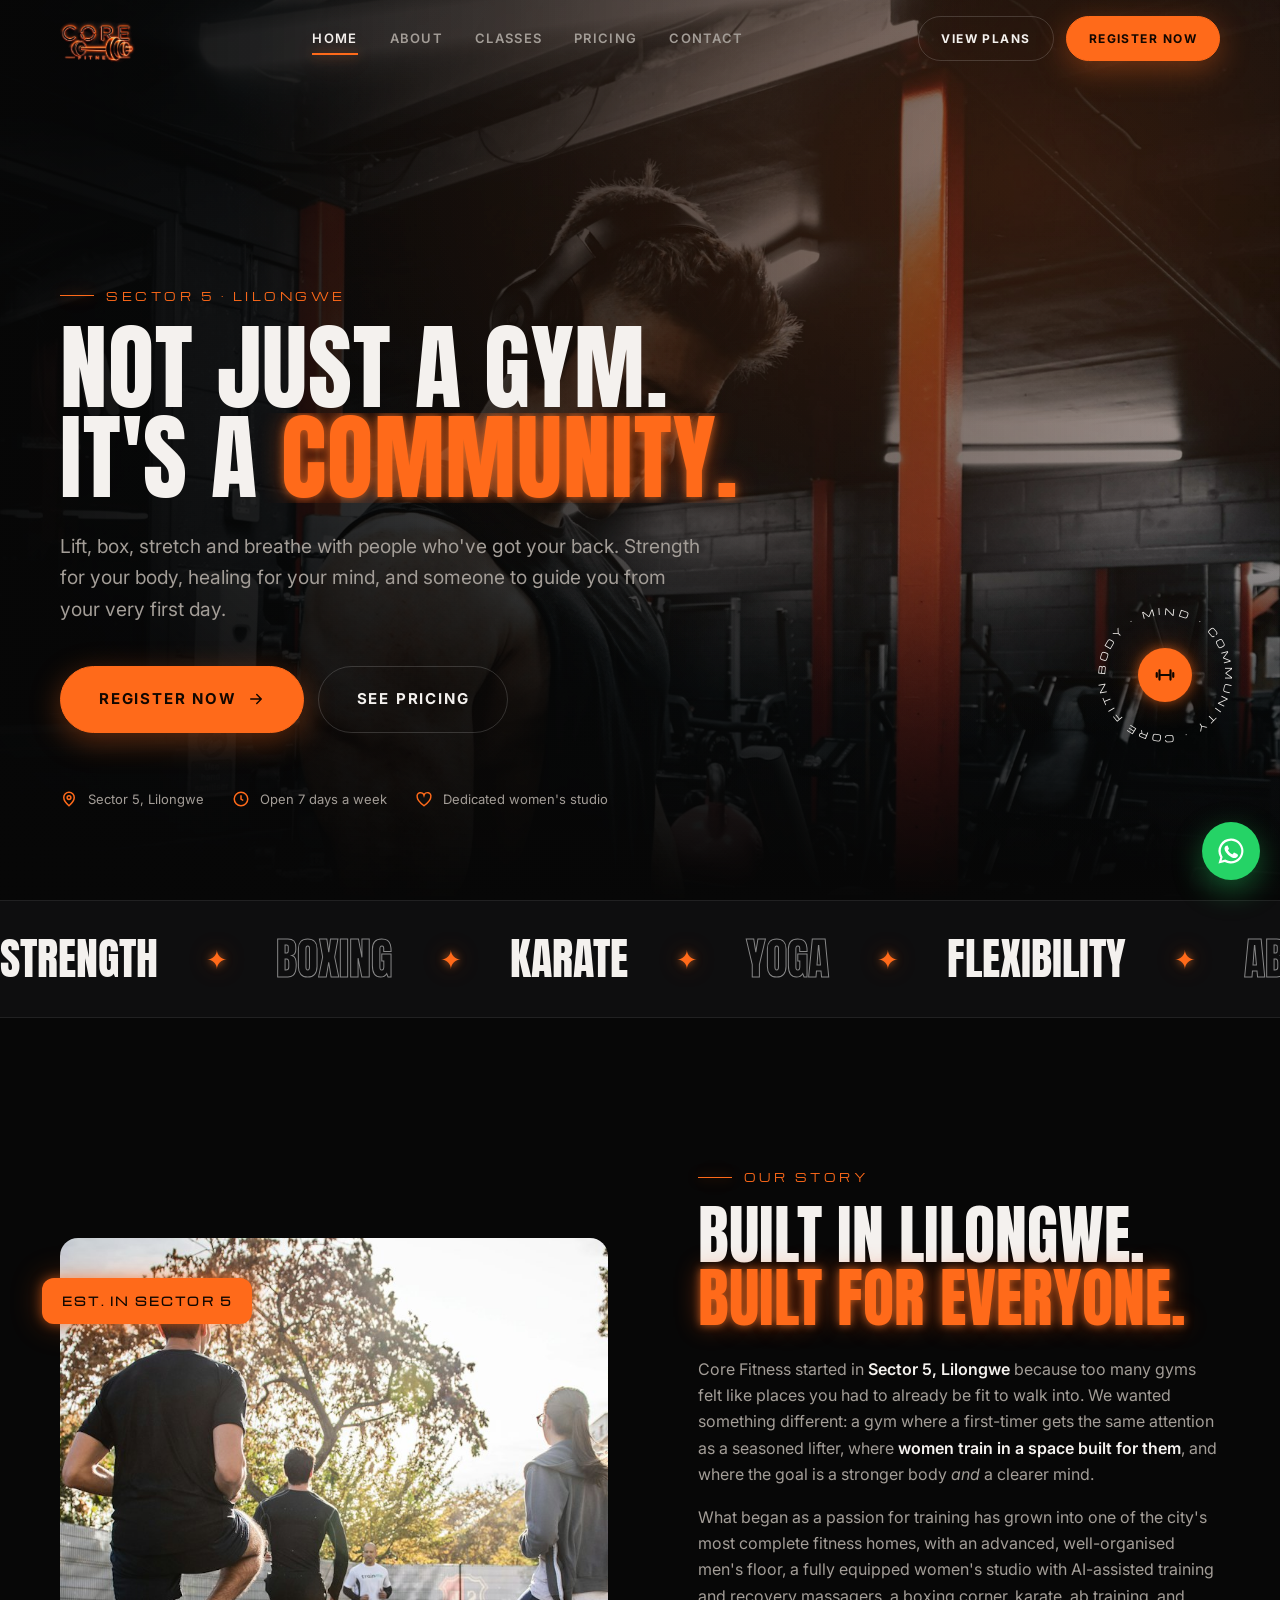
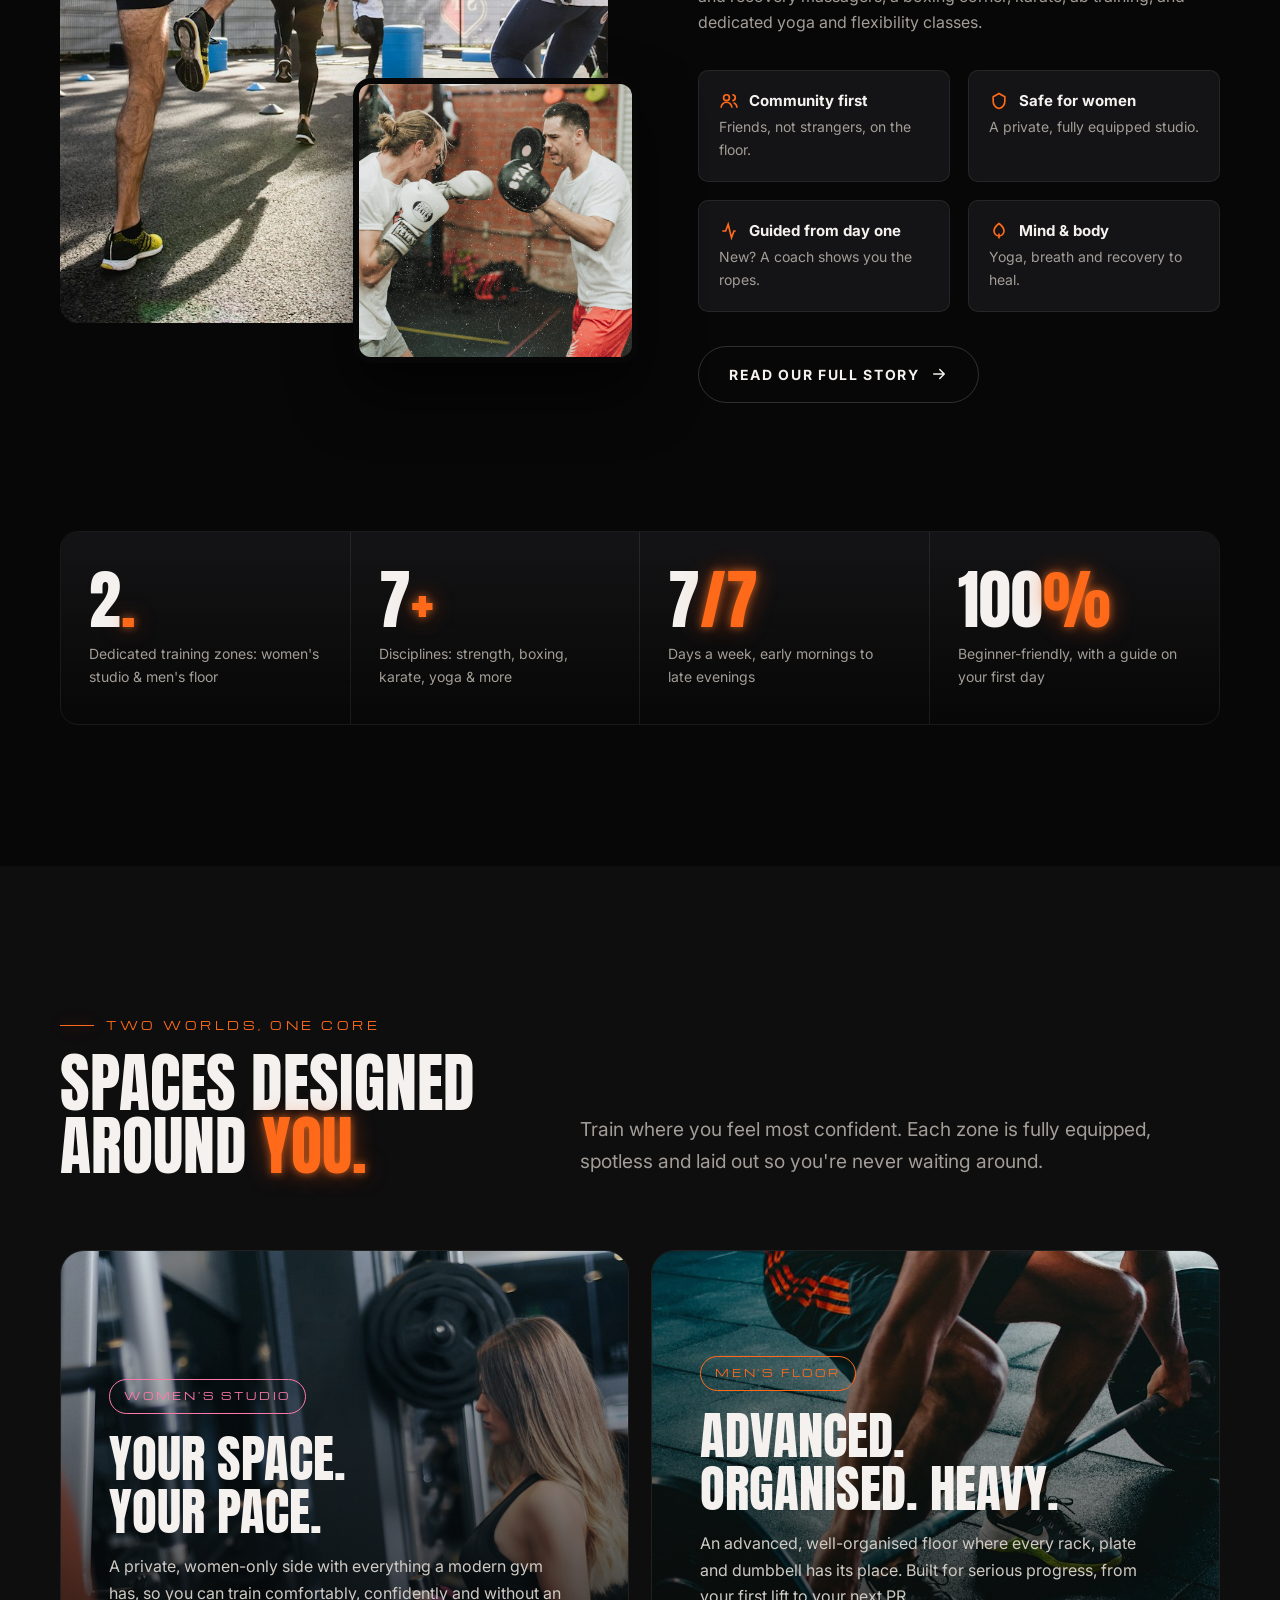
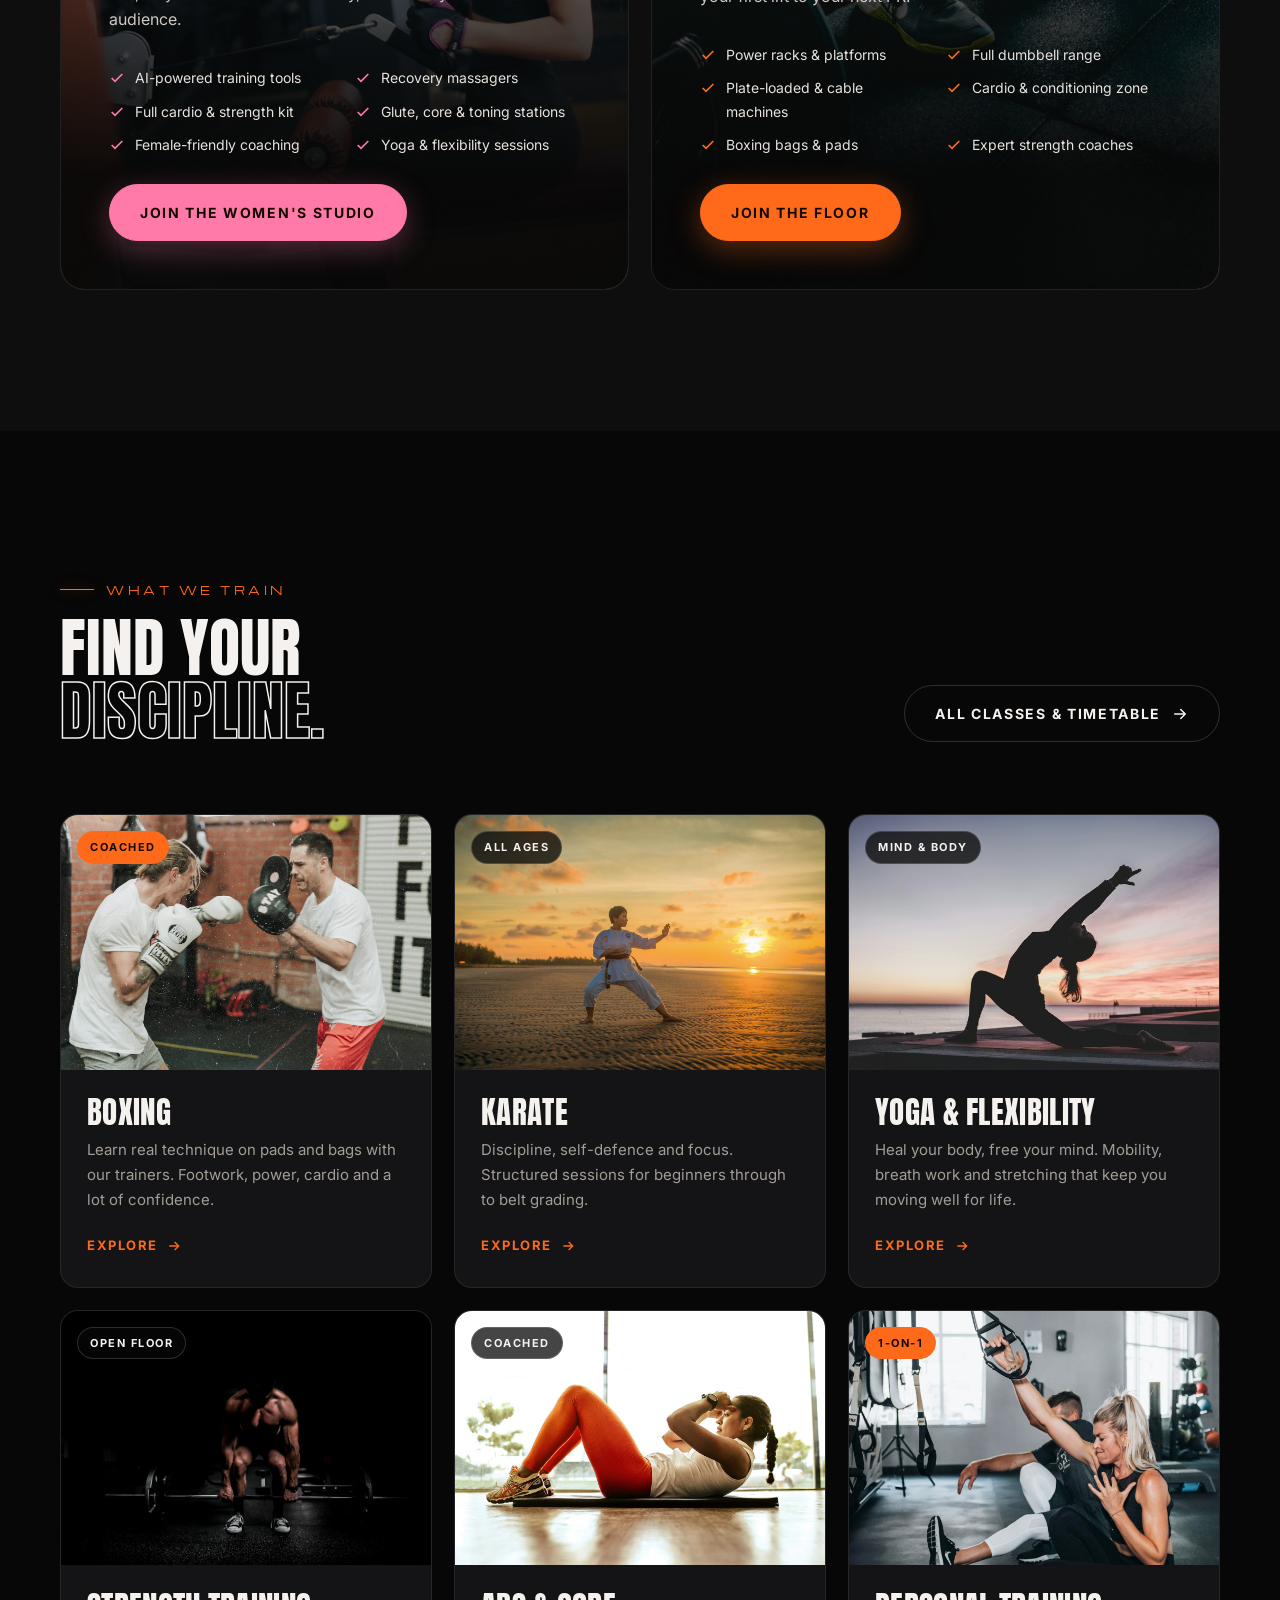
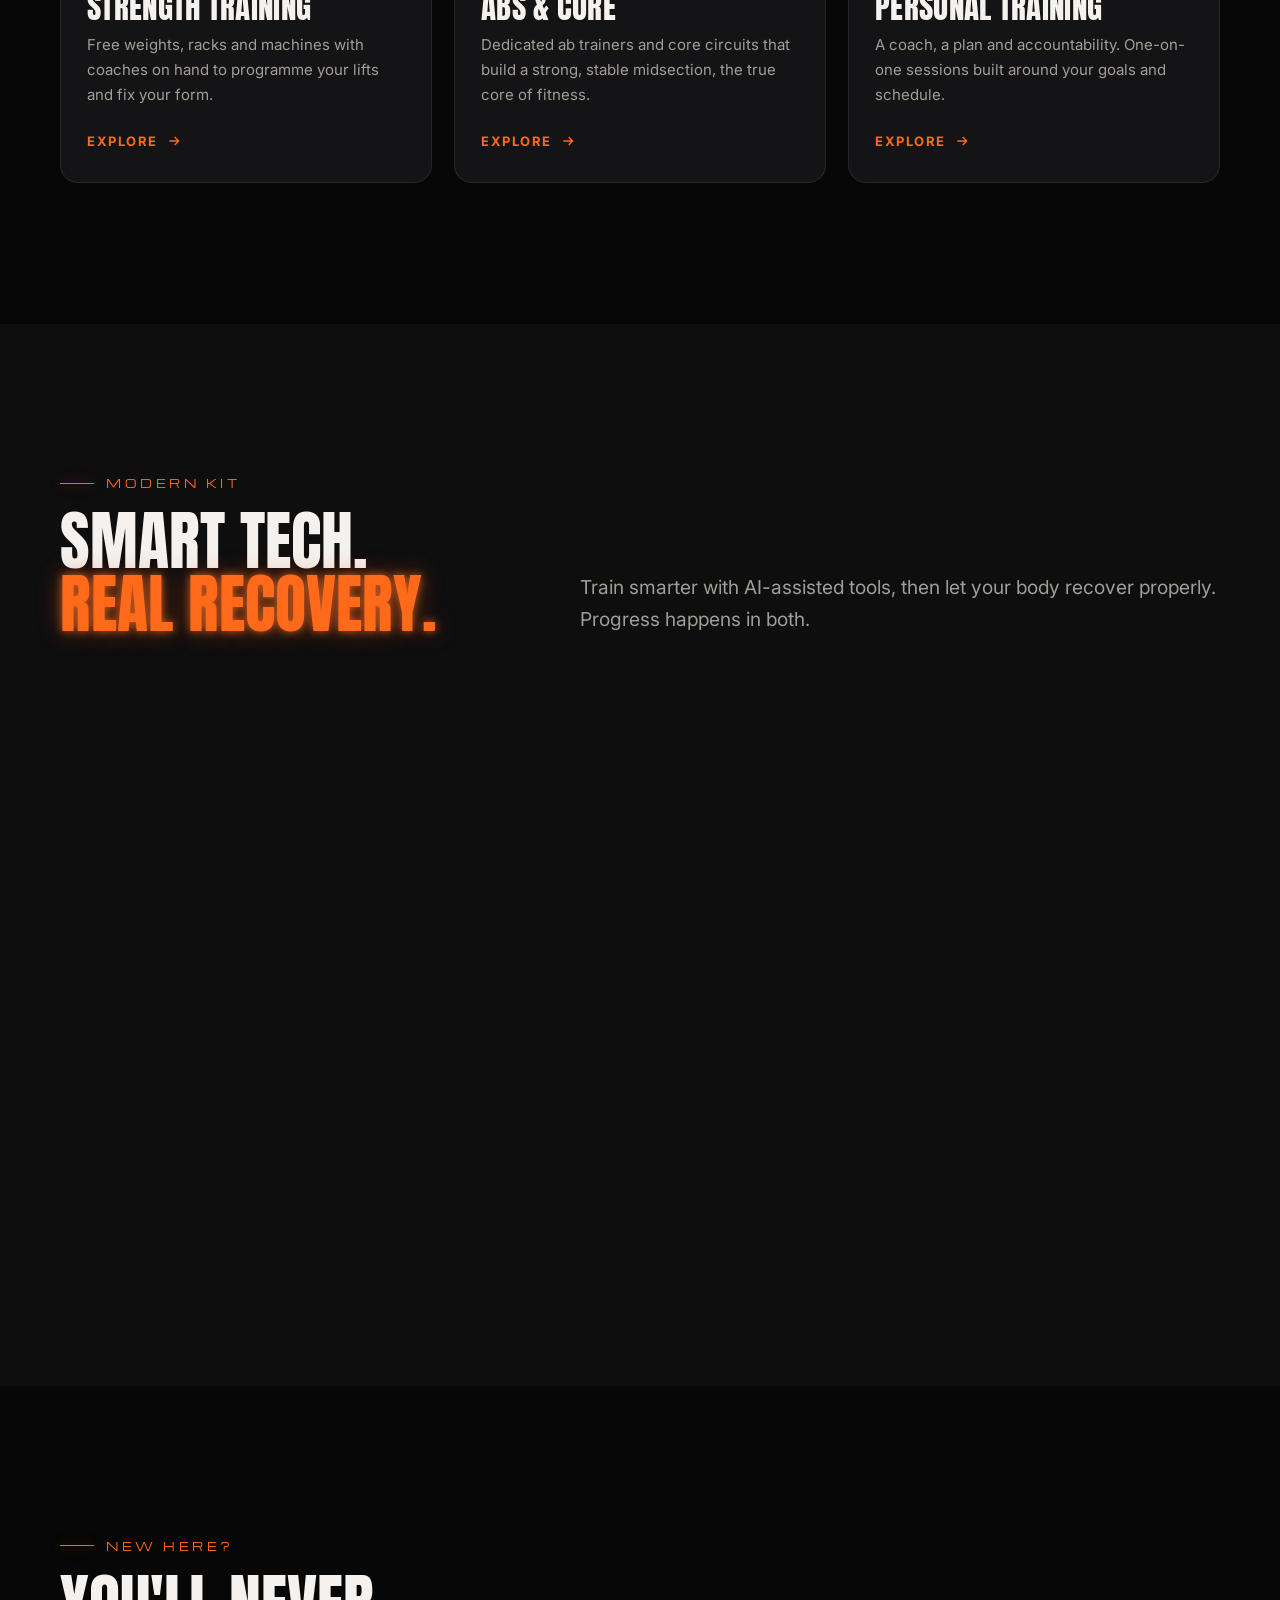
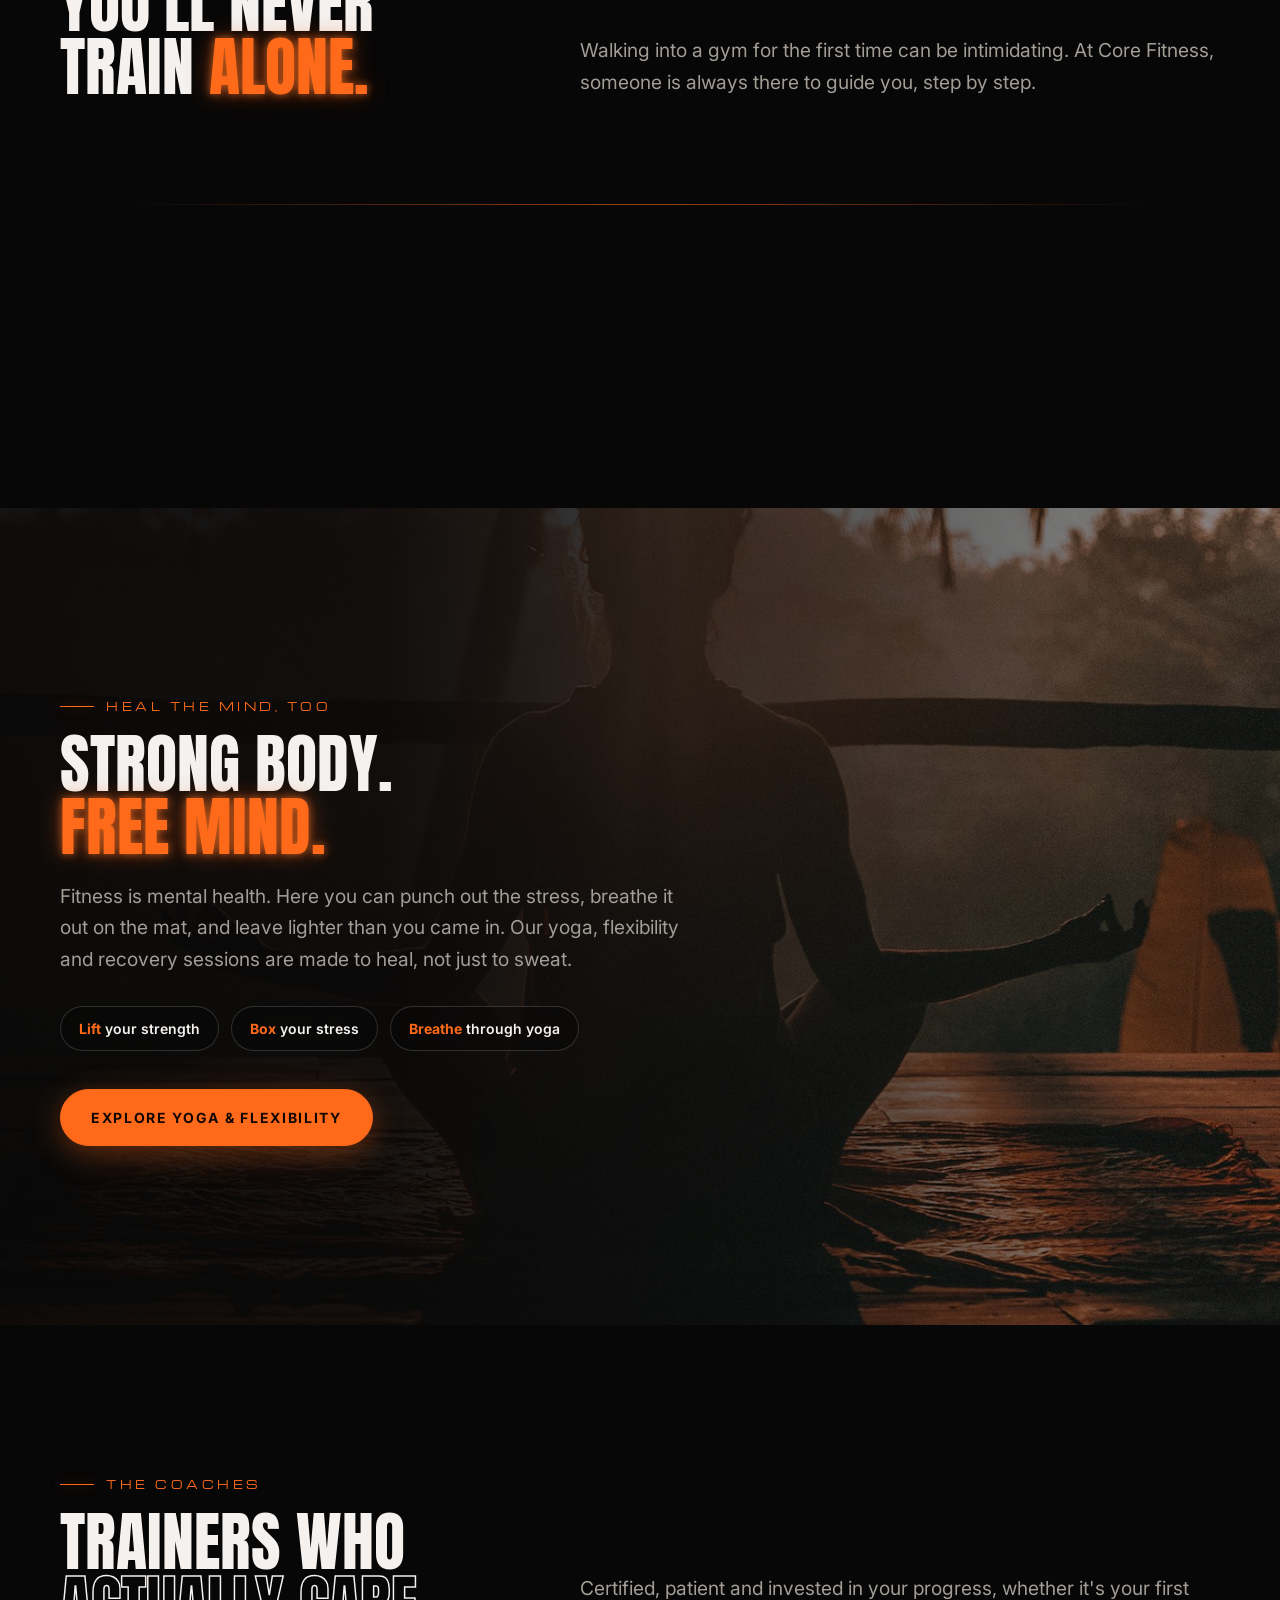
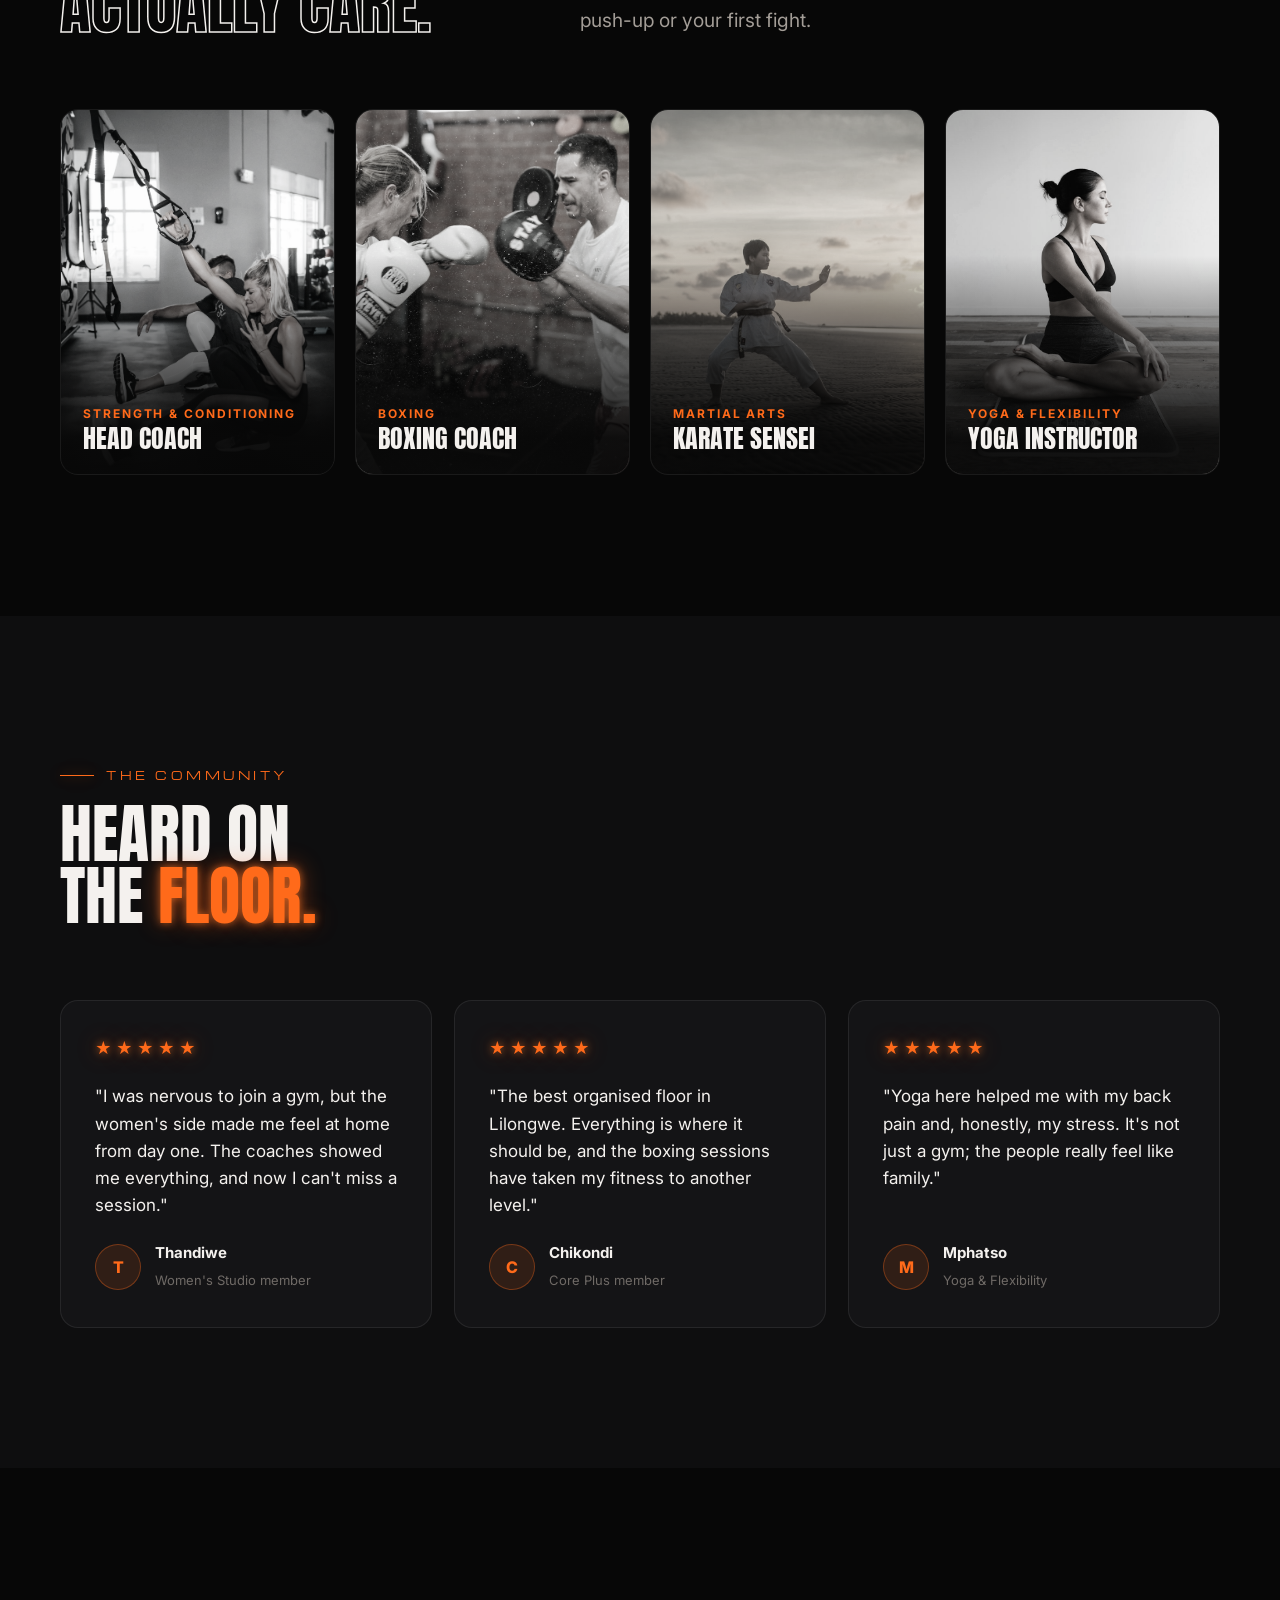
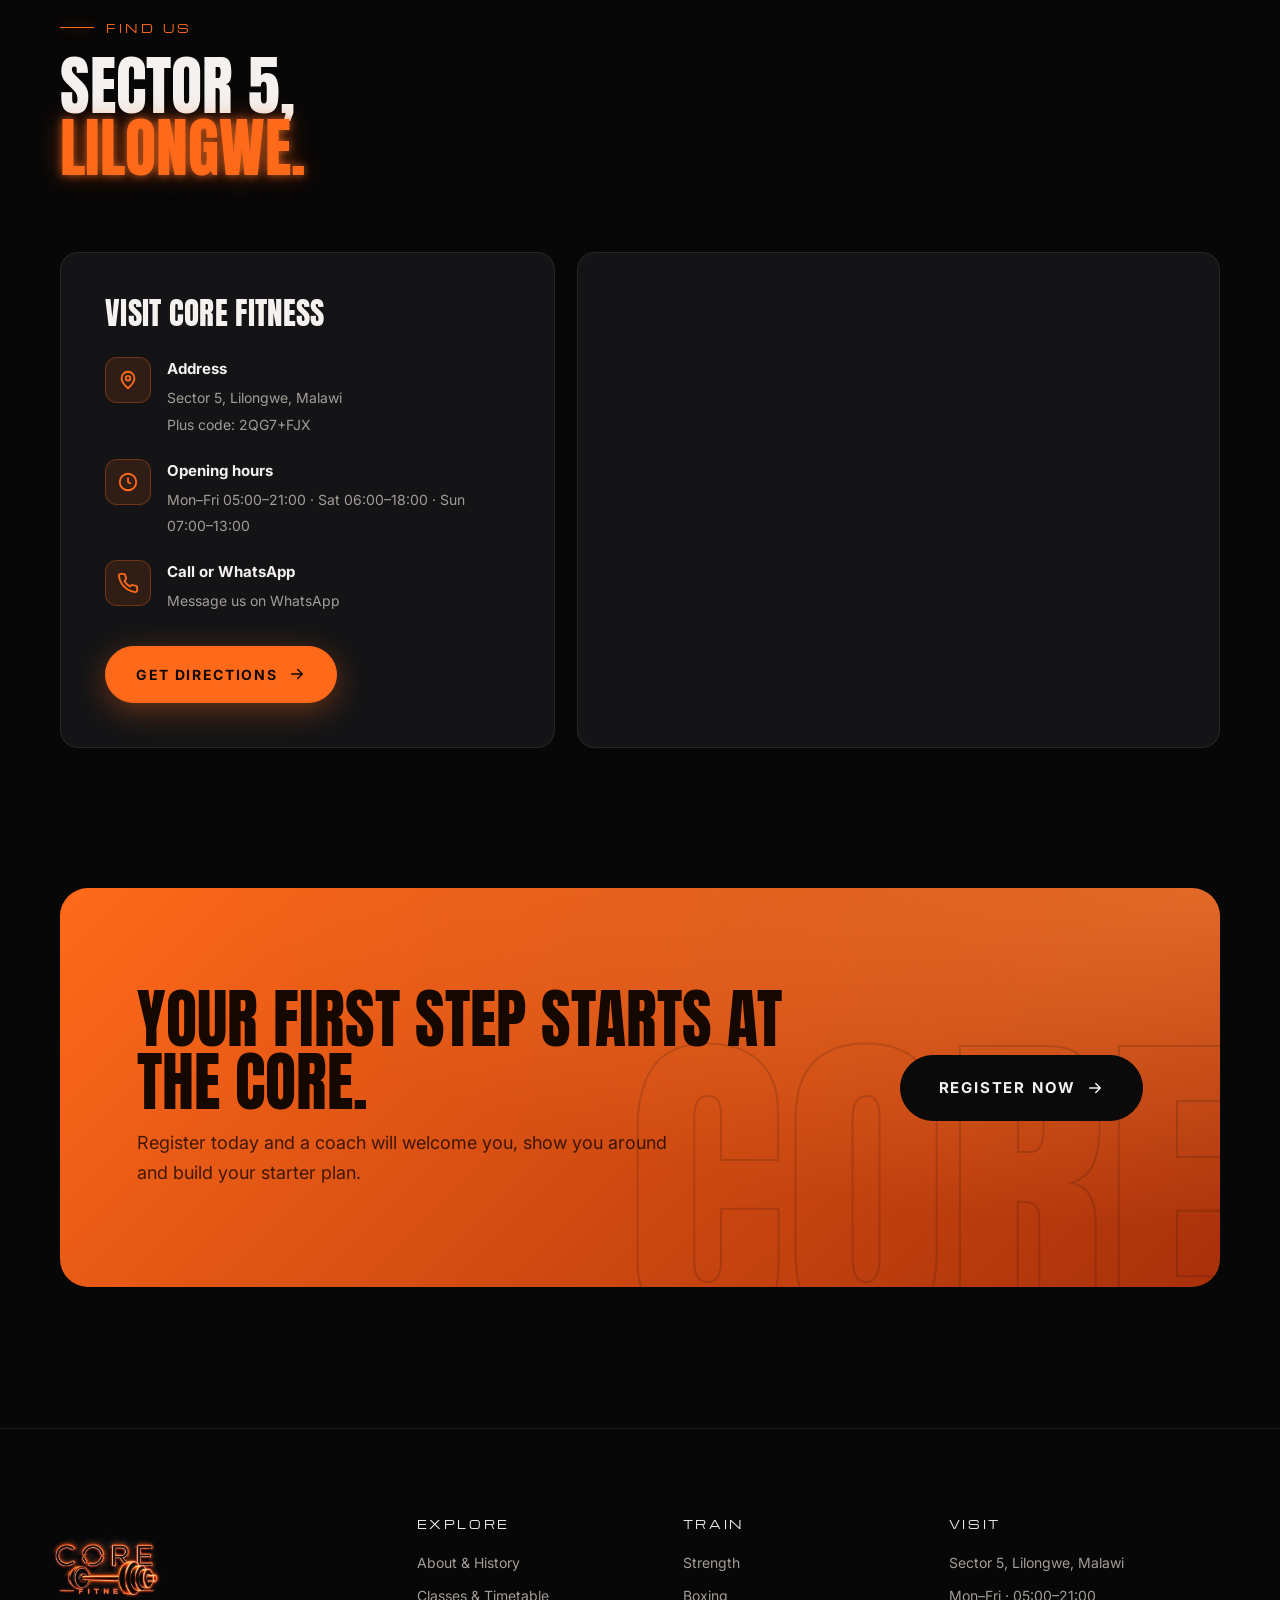
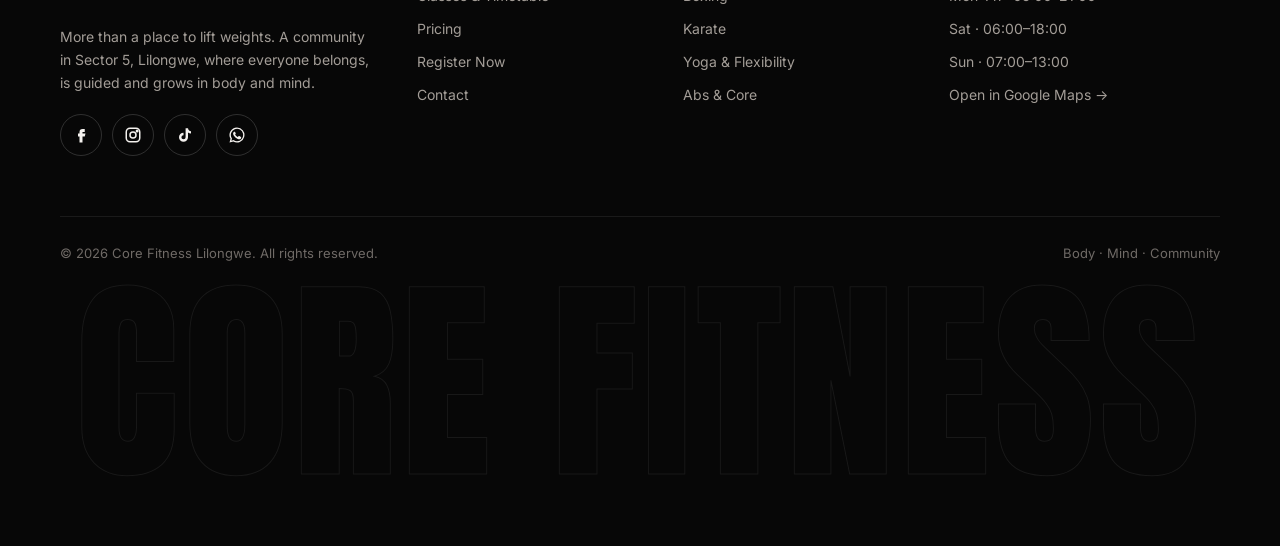
==== index.html @ b4f146c8 "new website" ====
<!DOCTYPE html>
<html lang="en">
<head>
  <meta charset="UTF-8" />
  <meta name="viewport" content="width=device-width, initial-scale=1.0" />
  <title>Core Fitness | Gym, Boxing, Karate &amp; Yoga in Lilongwe, Sector 5</title>
  <meta name="description" content="Core Fitness, Sector 5 Lilongwe. More than a gym: a community. Advanced men's floor, a fully equipped women's studio with AI training tools and massagers, boxing, karate, abs, yoga and flexibility classes." />
  <meta name="theme-color" content="#070707" />
  <meta property="og:title" content="Core Fitness Lilongwe | More than a gym. A community." />
  <meta property="og:description" content="Strength, boxing, karate, yoga and a dedicated women's studio in Sector 5, Lilongwe." />
  <meta property="og:image" content="assets/img/hero.jpg" />
  <link rel="icon" href="assets/logo.png" />
  <link rel="preconnect" href="https://fonts.googleapis.com" />
  <link rel="preconnect" href="https://fonts.gstatic.com" crossorigin />
  <link href="https://fonts.googleapis.com/css2?family=Anton&family=Inter:wght@400;500;600;700;800&family=Michroma&display=swap" rel="stylesheet" />
  <link rel="stylesheet" href="css/style.css" />
  <script type="application/ld+json">
  {
    "@context": "https://schema.org",
    "@type": "ExerciseGym",
    "name": "Core Fitness",
    "image": "assets/logo.png",
    "address": { "@type": "PostalAddress", "streetAddress": "Sector 5 (2QG7+FJX)", "addressLocality": "Lilongwe", "addressCountry": "MW" },
    "hasMap": "https://maps.app.goo.gl/kBZZqsouo9vo6uV37"
  }
  </script>
</head>
<body>

  <!-- ============ HEADER ============ -->
  <header class="site-header">
    <div class="container">
      <a href="index.html" class="brand" aria-label="Core Fitness home"><img src="assets/logo.png" alt="Core Fitness" width="367" height="294" /></a>
      <nav class="nav" aria-label="Main">
        <a href="index.html">Home</a>
        <a href="about.html">About</a>
        <a href="classes.html">Classes</a>
        <a href="pricing.html">Pricing</a>
        <a href="contact.html">Contact</a>
      </nav>
      <div class="header-cta">
        <a href="pricing.html" class="btn btn-ghost">View Plans</a>
        <a href="register.html" class="btn btn-primary">Register Now</a>
        <button class="menu-toggle" aria-label="Open menu" aria-expanded="false"><span></span><span></span><span></span></button>
      </div>
    </div>
  </header>
  <div class="mobile-nav" aria-label="Mobile">
    <a class="m-link" href="index.html">Home</a>
    <a class="m-link" href="about.html">About</a>
    <a class="m-link" href="classes.html">Classes</a>
    <a class="m-link" href="pricing.html">Pricing</a>
    <a class="m-link" href="contact.html">Contact</a>
    <a href="register.html" class="btn btn-primary btn-lg">Register Now</a>
  </div>

  <main>
    <!-- ============ HERO ============ -->
    <section class="hero">
      <div class="hero-media"><img src="assets/img/hero.jpg" alt="Athlete training at Core Fitness" fetchpriority="high" /></div>
      <div class="container">
        <div class="hero-inner">
          <span class="eyebrow">Sector 5 · Lilongwe</span>
          <h1 class="display">
            <span class="line"><span>Not just a gym.</span></span>
            <span class="line"><span>It's a <span class="neon">community.</span></span></span>
          </h1>
          <p class="lead">Lift, box, stretch and breathe with people who've got your back. Strength for your body, healing for your mind, and someone to guide you from your very first day.</p>
          <div class="hero-actions">
            <a href="register.html" class="btn btn-primary btn-lg">Register Now <svg viewBox="0 0 24 24" fill="none" stroke="currentColor" stroke-width="2" stroke-linecap="round" stroke-linejoin="round"><path d="M5 12h14M13 6l6 6-6 6"/></svg></a>
            <a href="pricing.html" class="btn btn-ghost btn-lg">See Pricing</a>
          </div>
          <div class="hero-meta">
            <div><svg viewBox="0 0 24 24" fill="none" stroke="currentColor" stroke-width="2"><path d="M12 21s-7-6.2-7-11a7 7 0 0 1 14 0c0 4.8-7 11-7 11z"/><circle cx="12" cy="10" r="2.5"/></svg>Sector 5, Lilongwe</div>
            <div><svg viewBox="0 0 24 24" fill="none" stroke="currentColor" stroke-width="2"><circle cx="12" cy="12" r="9"/><path d="M12 7v5l3 2"/></svg>Open 7 days a week</div>
            <div><svg viewBox="0 0 24 24" fill="none" stroke="currentColor" stroke-width="2"><path d="M12 21C7 17 3 13.5 3 9.5A4.5 4.5 0 0 1 12 7a4.5 4.5 0 0 1 9 2.5c0 4-4 7.5-9 11.5z"/></svg>Dedicated women's studio</div>
          </div>
        </div>
      </div>
      <div class="hero-badge" aria-hidden="true">
        <svg viewBox="0 0 150 150"><defs><path id="circ" d="M75,75 m-60,0 a60,60 0 1,1 120,0 a60,60 0 1,1 -120,0"/></defs><text><textPath href="#circ">BODY · MIND · COMMUNITY · CORE FITNESS · </textPath></text></svg>
        <div class="core-dot"><svg viewBox="0 0 24 24" fill="none" stroke="currentColor" stroke-width="2.4" stroke-linecap="round"><path d="M6 7v10M18 7v10M3 10v4M21 10v4M6 12h12"/></svg></div>
      </div>
    </section>

    <!-- ============ MARQUEE ============ -->
    <div class="marquee" aria-hidden="true">
      <div class="marquee-track">
        <span class="marquee-item">Strength <span class="star">✦</span></span>
        <span class="marquee-item">Boxing <span class="star">✦</span></span>
        <span class="marquee-item">Karate <span class="star">✦</span></span>
        <span class="marquee-item">Yoga <span class="star">✦</span></span>
        <span class="marquee-item">Flexibility <span class="star">✦</span></span>
        <span class="marquee-item">Abs &amp; Core <span class="star">✦</span></span>
        <span class="marquee-item">Women's Studio <span class="star">✦</span></span>
        <span class="marquee-item">Recovery <span class="star">✦</span></span>
      </div>
      <div class="marquee-track">
        <span class="marquee-item">Strength <span class="star">✦</span></span>
        <span class="marquee-item">Boxing <span class="star">✦</span></span>
        <span class="marquee-item">Karate <span class="star">✦</span></span>
        <span class="marquee-item">Yoga <span class="star">✦</span></span>
        <span class="marquee-item">Flexibility <span class="star">✦</span></span>
        <span class="marquee-item">Abs &amp; Core <span class="star">✦</span></span>
        <span class="marquee-item">Women's Studio <span class="star">✦</span></span>
        <span class="marquee-item">Recovery <span class="star">✦</span></span>
      </div>
    </div>

    <!-- ============ STORY ============ -->
    <section class="section">
      <div class="container">
        <div class="split">
          <div class="story-media reveal">
            <div class="main"><img src="assets/img/community.jpg" alt="Core Fitness members training together" loading="lazy" /></div>
            <div class="float"><img src="assets/img/boxing-pads.jpg" alt="Coach holding pads for a boxer" loading="lazy" /></div>
            <span class="tag">Est. in Sector 5</span>
          </div>
          <div class="story-copy reveal d1">
            <span class="eyebrow">Our Story</span>
            <h2 class="h2">Built in Lilongwe.<br /><span class="neon">Built for everyone.</span></h2>
            <p style="margin-top:26px">Core Fitness started in <strong>Sector 5, Lilongwe</strong> because too many gyms felt like places you had to already be fit to walk into. We wanted something different: a gym where a first-timer gets the same attention as a seasoned lifter, where <strong>women train in a space built for them</strong>, and where the goal is a stronger body <em>and</em> a clearer mind.</p>
            <p>What began as a passion for training has grown into one of the city's most complete fitness homes, with an advanced, well-organised men's floor, a fully equipped women's studio with AI-assisted training and recovery massagers, a boxing corner, karate, ab training, and dedicated yoga and flexibility classes.</p>
            <div class="pillars">
              <div class="pillar"><h4><svg viewBox="0 0 24 24" fill="none" stroke="currentColor" stroke-width="2"><circle cx="9" cy="8" r="3.5"/><path d="M2.5 20a6.5 6.5 0 0 1 13 0M16 4.5a3.5 3.5 0 0 1 0 7M21.5 20a6.5 6.5 0 0 0-4-6"/></svg>Community first</h4><p>Friends, not strangers, on the floor.</p></div>
              <div class="pillar"><h4><svg viewBox="0 0 24 24" fill="none" stroke="currentColor" stroke-width="2"><path d="M12 3l7 4v5c0 4.5-3 8-7 9-4-1-7-4.5-7-9V7z"/></svg>Safe for women</h4><p>A private, fully equipped studio.</p></div>
              <div class="pillar"><h4><svg viewBox="0 0 24 24" fill="none" stroke="currentColor" stroke-width="2"><path d="M4 12h4l3-8 4 16 3-8h2"/></svg>Guided from day one</h4><p>New? A coach shows you the ropes.</p></div>
              <div class="pillar"><h4><svg viewBox="0 0 24 24" fill="none" stroke="currentColor" stroke-width="2"><path d="M12 3c4 3 6 6 6 9a6 6 0 0 1-12 0c0-3 2-6 6-9z"/><path d="M12 21v-6"/></svg>Mind &amp; body</h4><p>Yoga, breath and recovery to heal.</p></div>
            </div>
            <a href="about.html" class="btn btn-ghost" style="margin-top:34px">Read our full story <svg viewBox="0 0 24 24" fill="none" stroke="currentColor" stroke-width="2" stroke-linecap="round" stroke-linejoin="round"><path d="M5 12h14M13 6l6 6-6 6"/></svg></a>
          </div>
        </div>

        <div class="stats reveal" style="margin-top:clamp(80px,10vw,130px)">
          <div class="stat"><div class="stat-num"><span data-count="2">2</span><em>.</em></div><div class="stat-label">Dedicated training zones: women's studio &amp; men's floor</div></div>
          <div class="stat"><div class="stat-num"><span data-count="7">7</span><em>+</em></div><div class="stat-label">Disciplines: strength, boxing, karate, yoga &amp; more</div></div>
          <div class="stat"><div class="stat-num"><span data-count="7">7</span><em>/7</em></div><div class="stat-label">Days a week, early mornings to late evenings</div></div>
          <div class="stat"><div class="stat-num"><span data-count="100">100</span><em>%</em></div><div class="stat-label">Beginner-friendly, with a guide on your first day</div></div>
        </div>
      </div>
    </section>

    <!-- ============ ZONES ============ -->
    <section class="section bg-alt">
      <div class="container">
        <div class="section-head">
          <div>
            <span class="eyebrow">Two Worlds, One Core</span>
            <h2 class="h2">Spaces designed<br />around <span class="neon">you.</span></h2>
          </div>
          <p class="lead">Train where you feel most confident. Each zone is fully equipped, spotless and laid out so you're never waiting around.</p>
        </div>
        <div class="zones">
          <article class="zone women reveal">
            <img src="assets/img/women-machine.jpg" alt="Woman training on a machine in the women's studio" loading="lazy" />
            <span class="zone-label">Women's Studio</span>
            <h3>Your space.<br />Your pace.</h3>
            <p>A private, women-only side with everything a modern gym has, so you can train comfortably, confidently and without an audience.</p>
            <ul>
              <li><svg viewBox="0 0 24 24" fill="none" stroke="currentColor" stroke-width="2.5"><path d="M20 6 9 17l-5-5"/></svg>AI-powered training tools</li>
              <li><svg viewBox="0 0 24 24" fill="none" stroke="currentColor" stroke-width="2.5"><path d="M20 6 9 17l-5-5"/></svg>Recovery massagers</li>
              <li><svg viewBox="0 0 24 24" fill="none" stroke="currentColor" stroke-width="2.5"><path d="M20 6 9 17l-5-5"/></svg>Full cardio &amp; strength kit</li>
              <li><svg viewBox="0 0 24 24" fill="none" stroke="currentColor" stroke-width="2.5"><path d="M20 6 9 17l-5-5"/></svg>Glute, core &amp; toning stations</li>
              <li><svg viewBox="0 0 24 24" fill="none" stroke="currentColor" stroke-width="2.5"><path d="M20 6 9 17l-5-5"/></svg>Female-friendly coaching</li>
              <li><svg viewBox="0 0 24 24" fill="none" stroke="currentColor" stroke-width="2.5"><path d="M20 6 9 17l-5-5"/></svg>Yoga &amp; flexibility sessions</li>
            </ul>
            <div><a href="register.html?plan=womens-studio" class="btn btn-primary">Join the Women's Studio</a></div>
          </article>
          <article class="zone men reveal d1">
            <img src="assets/img/men-floor.jpg" alt="Barbell deadlift on the men's training floor" loading="lazy" />
            <span class="zone-label">Men's Floor</span>
            <h3>Advanced.<br />Organised. Heavy.</h3>
            <p>An advanced, well-organised floor where every rack, plate and dumbbell has its place. Built for serious progress, from your first lift to your next PR.</p>
            <ul>
              <li><svg viewBox="0 0 24 24" fill="none" stroke="currentColor" stroke-width="2.5"><path d="M20 6 9 17l-5-5"/></svg>Power racks &amp; platforms</li>
              <li><svg viewBox="0 0 24 24" fill="none" stroke="currentColor" stroke-width="2.5"><path d="M20 6 9 17l-5-5"/></svg>Full dumbbell range</li>
              <li><svg viewBox="0 0 24 24" fill="none" stroke="currentColor" stroke-width="2.5"><path d="M20 6 9 17l-5-5"/></svg>Plate-loaded &amp; cable machines</li>
              <li><svg viewBox="0 0 24 24" fill="none" stroke="currentColor" stroke-width="2.5"><path d="M20 6 9 17l-5-5"/></svg>Cardio &amp; conditioning zone</li>
              <li><svg viewBox="0 0 24 24" fill="none" stroke="currentColor" stroke-width="2.5"><path d="M20 6 9 17l-5-5"/></svg>Boxing bags &amp; pads</li>
              <li><svg viewBox="0 0 24 24" fill="none" stroke="currentColor" stroke-width="2.5"><path d="M20 6 9 17l-5-5"/></svg>Expert strength coaches</li>
            </ul>
            <div><a href="register.html?plan=core" class="btn btn-primary">Join the Floor</a></div>
          </article>
        </div>
      </div>
    </section>

    <!-- ============ DISCIPLINES ============ -->
    <section class="section">
      <div class="container">
        <div class="section-head">
          <div>
            <span class="eyebrow">What We Train</span>
            <h2 class="h2">Find your<br /><span class="outline-text">discipline.</span></h2>
          </div>
          <a href="classes.html" class="btn btn-ghost">All classes &amp; timetable <svg viewBox="0 0 24 24" fill="none" stroke="currentColor" stroke-width="2" stroke-linecap="round" stroke-linejoin="round"><path d="M5 12h14M13 6l6 6-6 6"/></svg></a>
        </div>
        <div class="cards">
          <a href="classes.html#boxing" class="card reveal">
            <div class="card-media"><img src="assets/img/boxing-pads.jpg" alt="Boxing pad work with a coach" loading="lazy" /><span class="chip hot">Coached</span></div>
            <div class="card-body"><h3 class="h3">Boxing</h3><p>Learn real technique on pads and bags with our trainers. Footwork, power, cardio and a lot of confidence.</p><span class="card-link">Explore <svg viewBox="0 0 24 24" fill="none" stroke="currentColor" stroke-width="2"><path d="M5 12h14M13 6l6 6-6 6"/></svg></span></div>
          </a>
          <a href="classes.html#karate" class="card reveal d1">
            <div class="card-media"><img src="assets/img/karate.jpg" alt="Karate practice" loading="lazy" /><span class="chip">All ages</span></div>
            <div class="card-body"><h3 class="h3">Karate</h3><p>Discipline, self-defence and focus. Structured sessions for beginners through to belt grading.</p><span class="card-link">Explore <svg viewBox="0 0 24 24" fill="none" stroke="currentColor" stroke-width="2"><path d="M5 12h14M13 6l6 6-6 6"/></svg></span></div>
          </a>
          <a href="classes.html#yoga" class="card reveal d2">
            <div class="card-media"><img src="assets/img/yoga-sunset.jpg" alt="Yoga pose at sunset" loading="lazy" /><span class="chip">Mind &amp; body</span></div>
            <div class="card-body"><h3 class="h3">Yoga &amp; Flexibility</h3><p>Heal your body, free your mind. Mobility, breath work and stretching that keep you moving well for life.</p><span class="card-link">Explore <svg viewBox="0 0 24 24" fill="none" stroke="currentColor" stroke-width="2"><path d="M5 12h14M13 6l6 6-6 6"/></svg></span></div>
          </a>
          <a href="classes.html#strength" class="card reveal">
            <div class="card-media"><img src="assets/img/deadlift.jpg" alt="Heavy deadlift" loading="lazy" /><span class="chip">Open floor</span></div>
            <div class="card-body"><h3 class="h3">Strength Training</h3><p>Free weights, racks and machines with coaches on hand to programme your lifts and fix your form.</p><span class="card-link">Explore <svg viewBox="0 0 24 24" fill="none" stroke="currentColor" stroke-width="2"><path d="M5 12h14M13 6l6 6-6 6"/></svg></span></div>
          </a>
          <a href="classes.html#abs" class="card reveal d1">
            <div class="card-media"><img src="assets/img/abs.jpg" alt="Core and ab workout" loading="lazy" /><span class="chip">Coached</span></div>
            <div class="card-body"><h3 class="h3">Abs &amp; Core</h3><p>Dedicated ab trainers and core circuits that build a strong, stable midsection, the true core of fitness.</p><span class="card-link">Explore <svg viewBox="0 0 24 24" fill="none" stroke="currentColor" stroke-width="2"><path d="M5 12h14M13 6l6 6-6 6"/></svg></span></div>
          </a>
          <a href="classes.html#personal" class="card reveal d2">
            <div class="card-media"><img src="assets/img/trainer.jpg" alt="Personal trainer coaching a member" loading="lazy" /><span class="chip hot">1-on-1</span></div>
            <div class="card-body"><h3 class="h3">Personal Training</h3><p>A coach, a plan and accountability. One-on-one sessions built around your goals and schedule.</p><span class="card-link">Explore <svg viewBox="0 0 24 24" fill="none" stroke="currentColor" stroke-width="2"><path d="M5 12h14M13 6l6 6-6 6"/></svg></span></div>
          </a>
        </div>
      </div>
    </section>

    <!-- ============ TECH & RECOVERY BENTO ============ -->
    <section class="section bg-alt">
      <div class="container">
        <div class="section-head">
          <div>
            <span class="eyebrow">Modern Kit</span>
            <h2 class="h2">Smart tech.<br /><span class="neon">Real recovery.</span></h2>
          </div>
          <p class="lead">Train smarter with AI-assisted tools, then let your body recover properly. Progress happens in both.</p>
        </div>
        <div class="bento">
          <div class="tile w2 tall reveal">
            <img src="assets/img/floor.jpg" alt="Modern gym floor" loading="lazy" />
            <div class="ai-scan"><span>AI</span></div>
            <h3>AI Training Tools</h3>
            <p>Smart equipment that tracks your reps, form and progress, and suggests your next step so every session counts.</p>
          </div>
          <div class="tile w2 reveal d1">
            <img src="assets/img/massage.jpg" alt="Recovery massage" loading="lazy" />
            <h3>Massagers &amp; Recovery</h3>
            <p>Ease sore muscles and stress with recovery massagers after a hard session.</p>
          </div>
          <div class="tile accent reveal d2">
            <div class="icon"><svg viewBox="0 0 24 24" fill="none" stroke="currentColor" stroke-width="2"><path d="M12 3l7 4v5c0 4.5-3 8-7 9-4-1-7-4.5-7-9V7z"/><path d="m9 12 2 2 4-4"/></svg></div>
            <h3>Clean &amp; Safe</h3>
            <p>Spotless, organised, respectful. Always.</p>
          </div>
          <div class="tile plain reveal d3">
            <div class="icon"><svg viewBox="0 0 24 24" fill="none" stroke="currentColor" stroke-width="2"><path d="M4 20V10M10 20V4M16 20v-7M22 20H2"/></svg></div>
            <h3>Track Progress</h3>
            <p>Check-ins and assessments to see how far you've come.</p>
          </div>
        </div>
      </div>
    </section>

    <!-- ============ FIRST DAY JOURNEY ============ -->
    <section class="section">
      <div class="container">
        <div class="section-head">
          <div>
            <span class="eyebrow">New Here?</span>
            <h2 class="h2">You'll never<br />train <span class="neon">alone.</span></h2>
          </div>
          <p class="lead">Walking into a gym for the first time can be intimidating. At Core Fitness, someone is always there to guide you, step by step.</p>
        </div>
        <div class="journey">
          <div class="step reveal"><div class="step-num">01</div><h3>Register</h3><p>Sign up online in two minutes or walk in to Sector 5. We'll confirm on WhatsApp.</p></div>
          <div class="step reveal d1"><div class="step-num">02</div><h3>Meet your guide</h3><p>A coach welcomes you, gives you a tour and talks through your goals, injuries and experience.</p></div>
          <div class="step reveal d2"><div class="step-num">03</div><h3>Get your plan</h3><p>We build a starter programme and show you how to use every machine safely.</p></div>
          <div class="step reveal d3"><div class="step-num">04</div><h3>Join the family</h3><p>Try classes, meet the community and keep checking in with your coach as you grow.</p></div>
        </div>
      </div>
    </section>

    <!-- ============ MIND BAND ============ -->
    <section class="feature-band">
      <img src="assets/img/meditate.jpg" alt="Meditation at sunrise" loading="lazy" />
      <div class="container">
        <div class="content reveal">
          <span class="eyebrow">Heal the Mind, Too</span>
          <h2 class="h2">Strong body.<br /><span class="neon">Free mind.</span></h2>
          <p class="lead" style="margin-top:22px">Fitness is mental health. Here you can punch out the stress, breathe it out on the mat, and leave lighter than you came in. Our yoga, flexibility and recovery sessions are made to heal, not just to sweat.</p>
          <div class="trio"><span><b>Lift</b> your strength</span><span><b>Box</b> your stress</span><span><b>Breathe</b> through yoga</span></div>
          <a href="classes.html#yoga" class="btn btn-primary">Explore Yoga &amp; Flexibility</a>
        </div>
      </div>
    </section>

    <!-- ============ TRAINERS ============ -->
    <section class="section">
      <div class="container">
        <div class="section-head">
          <div>
            <span class="eyebrow">The Coaches</span>
            <h2 class="h2">Trainers who<br /><span class="outline-text">actually care.</span></h2>
          </div>
          <p class="lead">Certified, patient and invested in your progress, whether it's your first push-up or your first fight.</p>
        </div>
        <div class="trainers">
          <div class="trainer reveal"><img src="assets/img/trainer.jpg" alt="Strength and conditioning coach" loading="lazy" /><div class="trainer-info"><span>Strength &amp; Conditioning</span><h3>Head Coach</h3></div></div>
          <div class="trainer reveal d1"><img src="assets/img/boxing-pads.jpg" alt="Boxing coach" loading="lazy" /><div class="trainer-info"><span>Boxing</span><h3>Boxing Coach</h3></div></div>
          <div class="trainer reveal d2"><img src="assets/img/karate.jpg" alt="Karate instructor" loading="lazy" /><div class="trainer-info"><span>Martial Arts</span><h3>Karate Sensei</h3></div></div>
          <div class="trainer reveal d3"><img src="assets/img/yoga-seated.jpg" alt="Yoga instructor" loading="lazy" /><div class="trainer-info"><span>Yoga &amp; Flexibility</span><h3>Yoga Instructor</h3></div></div>
        </div>
      </div>
    </section>

    <!-- ============ TESTIMONIALS ============ -->
    <!-- NOTE: sample quotes. Replace with real member reviews before launch. -->
    <section class="section bg-alt">
      <div class="container">
        <div class="section-head">
          <div>
            <span class="eyebrow">The Community</span>
            <h2 class="h2">Heard on<br />the <span class="neon">floor.</span></h2>
          </div>
        </div>
        <div class="quotes">
          <figure class="quote reveal"><div class="stars">★★★★★</div><blockquote>"I was nervous to join a gym, but the women's side made me feel at home from day one. The coaches showed me everything, and now I can't miss a session."</blockquote><figcaption class="who"><div class="avatar">T</div><div><b>Thandiwe</b><small>Women's Studio member</small></div></figcaption></figure>
          <figure class="quote reveal d1"><div class="stars">★★★★★</div><blockquote>"The best organised floor in Lilongwe. Everything is where it should be, and the boxing sessions have taken my fitness to another level."</blockquote><figcaption class="who"><div class="avatar">C</div><div><b>Chikondi</b><small>Core Plus member</small></div></figcaption></figure>
          <figure class="quote reveal d2"><div class="stars">★★★★★</div><blockquote>"Yoga here helped me with my back pain and, honestly, my stress. It's not just a gym; the people really feel like family."</blockquote><figcaption class="who"><div class="avatar">M</div><div><b>Mphatso</b><small>Yoga &amp; Flexibility</small></div></figcaption></figure>
        </div>
      </div>
    </section>

    <!-- ============ LOCATION ============ -->
    <section class="section">
      <div class="container">
        <div class="section-head">
          <div>
            <span class="eyebrow">Find Us</span>
            <h2 class="h2">Sector 5,<br /><span class="neon">Lilongwe.</span></h2>
          </div>
        </div>
        <div class="location">
          <div class="info-card reveal">
            <h3 class="h3">Visit Core Fitness</h3>
            <ul class="info-list">
              <li><span class="icon"><svg viewBox="0 0 24 24" fill="none" stroke="currentColor" stroke-width="2"><path d="M12 21s-7-6.2-7-11a7 7 0 0 1 14 0c0 4.8-7 11-7 11z"/><circle cx="12" cy="10" r="2.5"/></svg></span><div><b>Address</b><span>Sector 5, Lilongwe, Malawi<br />Plus code: 2QG7+FJX</span></div></li>
              <li><span class="icon"><svg viewBox="0 0 24 24" fill="none" stroke="currentColor" stroke-width="2"><circle cx="12" cy="12" r="9"/><path d="M12 7v5l3 2"/></svg></span><div><b>Opening hours</b><span>Mon–Fri 05:00–21:00 · Sat 06:00–18:00 · Sun 07:00–13:00</span></div></li>
              <li><span class="icon"><svg viewBox="0 0 24 24" fill="none" stroke="currentColor" stroke-width="2"><path d="M22 16.9v3a2 2 0 0 1-2.2 2 19.8 19.8 0 0 1-8.6-3.1 19.5 19.5 0 0 1-6-6A19.8 19.8 0 0 1 2.1 4.2 2 2 0 0 1 4.1 2h3a2 2 0 0 1 2 1.7c.1 1 .4 1.9.7 2.8a2 2 0 0 1-.5 2.1L8 9.9a16 16 0 0 0 6 6l1.3-1.3a2 2 0 0 1 2.1-.4c.9.3 1.8.6 2.8.7a2 2 0 0 1 1.7 2z"/></svg></span><div><b>Call or WhatsApp</b><a href="#" data-wa>Message us on WhatsApp</a></div></li>
            </ul>
            <a href="https://maps.app.goo.gl/kBZZqsouo9vo6uV37" target="_blank" rel="noopener" class="btn btn-primary">Get Directions <svg viewBox="0 0 24 24" fill="none" stroke="currentColor" stroke-width="2" stroke-linecap="round" stroke-linejoin="round"><path d="M5 12h14M13 6l6 6-6 6"/></svg></a>
          </div>
          <div class="map-frame reveal d1">
            <iframe title="Map to Core Fitness, Sector 5, Lilongwe" src="https://maps.google.com/maps?q=Core%20Fitness%2C%202QG7%2BFJX%20Lilongwe%2C%20Malawi&z=16&output=embed" loading="lazy" referrerpolicy="no-referrer-when-downgrade" allowfullscreen></iframe>
          </div>
        </div>
      </div>
    </section>

    <!-- ============ CTA ============ -->
    <section class="section" style="padding-top:0">
      <div class="container">
        <div class="cta-band reveal">
          <div>
            <h2 class="h2">Your first step starts at the core.</h2>
            <p>Register today and a coach will welcome you, show you around and build your starter plan.</p>
          </div>
          <a href="register.html" class="btn btn-dark btn-lg">Register Now <svg viewBox="0 0 24 24" fill="none" stroke="currentColor" stroke-width="2" stroke-linecap="round" stroke-linejoin="round"><path d="M5 12h14M13 6l6 6-6 6"/></svg></a>
        </div>
      </div>
    </section>
  </main>

  <!-- ============ FOOTER ============ -->
  <footer class="site-footer">
    <div class="container">
      <div class="footer-grid">
        <div class="footer-brand">
          <img src="assets/logo.png" alt="Core Fitness" width="367" height="294" />
          <p>More than a place to lift weights. A community in Sector 5, Lilongwe, where everyone belongs, is guided and grows in body and mind.</p>
          <div class="socials">
            <a href="#" aria-label="Facebook"><svg viewBox="0 0 24 24" fill="currentColor"><path d="M14 8h3V4h-3a4 4 0 0 0-4 4v2H8v4h2v8h4v-8h3l1-4h-4V8z"/></svg></a>
            <a href="#" aria-label="Instagram"><svg viewBox="0 0 24 24" fill="none" stroke="currentColor" stroke-width="2"><rect x="3" y="3" width="18" height="18" rx="5"/><circle cx="12" cy="12" r="4"/><circle cx="17.5" cy="6.5" r="1" fill="currentColor"/></svg></a>
            <a href="#" aria-label="TikTok"><svg viewBox="0 0 24 24" fill="currentColor"><path d="M16 3c.3 2.3 1.7 3.8 4 4v3c-1.5 0-2.8-.4-4-1.2V15a6 6 0 1 1-6-6v3.2a2.8 2.8 0 1 0 2.8 2.8V3H16z"/></svg></a>
            <a href="#" data-wa aria-label="WhatsApp"><svg viewBox="0 0 24 24" fill="currentColor"><path d="M12 2a10 10 0 0 0-8.6 15.1L2 22l5-1.3A10 10 0 1 0 12 2zm0 18.2a8.2 8.2 0 0 1-4.2-1.2l-.3-.2-3 .8.8-2.9-.2-.3A8.2 8.2 0 1 1 12 20.2zm4.5-6.1c-.2-.1-1.5-.7-1.7-.8s-.4-.1-.6.1-.6.8-.8 1-.3.2-.5.1a6.7 6.7 0 0 1-3.3-2.9c-.3-.4.3-.4.7-1.3.1-.2 0-.3 0-.4l-.8-1.8c-.2-.5-.4-.4-.6-.4h-.5a1 1 0 0 0-.7.3 3 3 0 0 0-.9 2.2 5.1 5.1 0 0 0 1.1 2.7 11.6 11.6 0 0 0 4.5 4c1.7.7 2.3.8 3.2.6a2.7 2.7 0 0 0 1.8-1.3 2.2 2.2 0 0 0 .1-1.3c0-.1-.2-.2-.5-.3z"/></svg></a>
          </div>
        </div>
        <div class="footer-col">
          <h4>Explore</h4>
          <ul>
            <li><a href="about.html">About &amp; History</a></li>
            <li><a href="classes.html">Classes &amp; Timetable</a></li>
            <li><a href="pricing.html">Pricing</a></li>
            <li><a href="register.html">Register Now</a></li>
            <li><a href="contact.html">Contact</a></li>
          </ul>
        </div>
        <div class="footer-col">
          <h4>Train</h4>
          <ul>
            <li><a href="classes.html#strength">Strength</a></li>
            <li><a href="classes.html#boxing">Boxing</a></li>
            <li><a href="classes.html#karate">Karate</a></li>
            <li><a href="classes.html#yoga">Yoga &amp; Flexibility</a></li>
            <li><a href="classes.html#abs">Abs &amp; Core</a></li>
          </ul>
        </div>
        <div class="footer-col">
          <h4>Visit</h4>
          <ul>
            <li>Sector 5, Lilongwe, Malawi</li>
            <li>Mon–Fri · 05:00–21:00</li>
            <li>Sat · 06:00–18:00</li>
            <li>Sun · 07:00–13:00</li>
            <li><a href="https://maps.app.goo.gl/kBZZqsouo9vo6uV37" target="_blank" rel="noopener">Open in Google Maps →</a></li>
          </ul>
        </div>
      </div>
      <div class="footer-bottom">
        <span>© <span data-year></span> Core Fitness Lilongwe. All rights reserved.</span>
        <span>Body · Mind · Community</span>
      </div>
      <div class="footer-giant" aria-hidden="true">CORE FITNESS</div>
    </div>
  </footer>

  <a href="#" data-wa class="wa-float" aria-label="Chat with us on WhatsApp"><svg viewBox="0 0 24 24" fill="currentColor"><path d="M12 2a10 10 0 0 0-8.6 15.1L2 22l5-1.3A10 10 0 1 0 12 2zm0 18.2a8.2 8.2 0 0 1-4.2-1.2l-.3-.2-3 .8.8-2.9-.2-.3A8.2 8.2 0 1 1 12 20.2zm4.5-6.1c-.2-.1-1.5-.7-1.7-.8s-.4-.1-.6.1-.6.8-.8 1-.3.2-.5.1a6.7 6.7 0 0 1-3.3-2.9c-.3-.4.3-.4.7-1.3.1-.2 0-.3 0-.4l-.8-1.8c-.2-.5-.4-.4-.6-.4h-.5a1 1 0 0 0-.7.3 3 3 0 0 0-.9 2.2 5.1 5.1 0 0 0 1.1 2.7 11.6 11.6 0 0 0 4.5 4c1.7.7 2.3.8 3.2.6a2.7 2.7 0 0 0 1.8-1.3 2.2 2.2 0 0 0 .1-1.3c0-.1-.2-.2-.5-.3z"/></svg></a>

  <script src="js/main.js"></script>
</body>
</html>
---- css/style.css ----
/* ==========================================================
   CORE FITNESS — Lilongwe, Sector 5
   Neon-ember design system built from the brand logo
   ========================================================== */

:root {
  --bg: #070707;
  --bg-2: #0e0e0f;
  --surface: #141416;
  --surface-2: #1b1b1e;
  --line: rgba(255, 255, 255, 0.08);
  --line-strong: rgba(255, 255, 255, 0.16);
  --text: #f4f1ee;
  --muted: #a39d97;
  --dim: #6f6a66;

  --ember: #ff6a1a;
  --ember-hot: #ff8a3d;
  --ember-deep: #d9480f;
  --ember-soft: rgba(255, 106, 26, 0.12);
  --glow: 0 0 12px rgba(255, 106, 26, 0.55), 0 0 32px rgba(255, 106, 26, 0.3);
  --glow-text: 0 0 8px rgba(255, 120, 40, 0.7), 0 0 24px rgba(255, 90, 20, 0.45);

  --rose: #ff7aa8; /* women's studio accent */

  --font-display: "Anton", "Impact", sans-serif;
  --font-wide: "Michroma", "Arial", sans-serif;
  --font-body: "Inter", system-ui, -apple-system, "Segoe UI", sans-serif;

  --radius: 18px;
  --radius-sm: 10px;
  --container: 1240px;
  --gutter: clamp(16px, 4vw, 40px);
  --header-h: 78px;
  --ease: cubic-bezier(0.2, 0.7, 0.2, 1);
}

/* ---------- Reset ---------- */
*, *::before, *::after { box-sizing: border-box; }
html { scroll-behavior: smooth; -webkit-text-size-adjust: 100%; }
body {
  margin: 0;
  background: var(--bg);
  color: var(--text);
  font-family: var(--font-body);
  font-size: 16px;
  line-height: 1.65;
  -webkit-font-smoothing: antialiased;
  overflow-x: hidden;
}
img { max-width: 100%; display: block; }
a { color: inherit; text-decoration: none; }
button, input, select, textarea { font: inherit; color: inherit; }
h1, h2, h3, h4 { margin: 0; line-height: 1.05; font-weight: 400; }
p { margin: 0 0 1em; }
ul { margin: 0; padding: 0; list-style: none; }
::selection { background: var(--ember); color: #000; }
:focus-visible { outline: 2px solid var(--ember); outline-offset: 3px; border-radius: 4px; }

.container { width: 100%; max-width: var(--container); margin: 0 auto; padding: 0 var(--gutter); }
.sr-only { position: absolute; width: 1px; height: 1px; overflow: hidden; clip: rect(0 0 0 0); white-space: nowrap; }

/* ---------- Type ---------- */
.eyebrow {
  display: inline-flex; align-items: center; gap: 12px;
  font-family: var(--font-wide);
  font-size: 11px; letter-spacing: 0.32em; text-transform: uppercase;
  color: var(--ember);
  margin-bottom: 18px;
}
.eyebrow::before { content: ""; width: 34px; height: 1px; background: var(--ember); box-shadow: var(--glow); }
.display {
  font-family: var(--font-display);
  text-transform: uppercase;
  letter-spacing: 0.01em;
  font-size: clamp(44px, 7.4vw, 108px);
  line-height: 0.95;
}
.h2 {
  font-family: var(--font-display);
  text-transform: uppercase;
  font-size: clamp(36px, 5vw, 68px);
  line-height: 0.98;
}
.h3 { font-family: var(--font-display); text-transform: uppercase; font-size: clamp(24px, 2.4vw, 32px); letter-spacing: 0.01em; }
.lead { font-size: clamp(17px, 1.5vw, 20px); color: var(--muted); max-width: 640px; }
.neon { color: var(--ember); text-shadow: var(--glow-text); }
.outline-text { color: transparent; -webkit-text-stroke: 1.5px var(--text); }
.muted { color: var(--muted); }

/* ---------- Buttons ---------- */
.btn {
  --b: var(--ember);
  position: relative;
  display: inline-flex; align-items: center; justify-content: center; gap: 10px;
  padding: 16px 30px;
  border-radius: 999px;
  border: 1px solid var(--b);
  font-weight: 700; font-size: 14px; letter-spacing: 0.12em; text-transform: uppercase;
  cursor: pointer;
  transition: transform .3s var(--ease), box-shadow .3s var(--ease), background .3s, color .3s;
  white-space: nowrap;
}
.btn svg { width: 18px; height: 18px; transition: transform .3s var(--ease); }
.btn:hover svg { transform: translateX(4px); }
.btn-primary { background: var(--ember); color: #120700; box-shadow: 0 8px 30px rgba(255, 106, 26, .35); }
.btn-primary:hover { background: var(--ember-hot); box-shadow: var(--glow), 0 10px 40px rgba(255, 106, 26, .45); transform: translateY(-2px); }
.btn-ghost { background: transparent; color: var(--text); --b: var(--line-strong); }
.btn-ghost:hover { --b: var(--ember); color: var(--ember); }
.btn-lg { padding: 20px 38px; font-size: 15px; }
.btn-block { width: 100%; }

/* ---------- Header ---------- */
.site-header {
  position: fixed; inset: 0 0 auto 0; z-index: 100;
  height: var(--header-h);
  display: flex; align-items: center;
  transition: background .4s, border-color .4s, height .3s;
  border-bottom: 1px solid transparent;
}
.site-header.scrolled {
  background: rgba(7, 7, 7, .82);
  backdrop-filter: blur(14px) saturate(140%);
  -webkit-backdrop-filter: blur(14px) saturate(140%);
  border-color: var(--line);
  height: 68px;
}
.site-header .container { display: flex; align-items: center; justify-content: space-between; gap: 24px; }
.brand { display: flex; align-items: center; flex-shrink: 0; }
.brand img { height: 62px; width: auto; transition: height .3s; }
.site-header.scrolled .brand img { height: 46px; }

.nav { display: flex; align-items: center; gap: 4px; }
.nav a {
  position: relative;
  padding: 10px 14px;
  font-size: 13px; font-weight: 600; letter-spacing: 0.1em; text-transform: uppercase;
  color: var(--muted);
  transition: color .25s;
}
.nav a::after {
  content: ""; position: absolute; left: 14px; right: 14px; bottom: 4px; height: 2px;
  background: var(--ember); box-shadow: var(--glow);
  transform: scaleX(0); transform-origin: left; transition: transform .35s var(--ease);
}
.nav a:hover, .nav a.active { color: var(--text); }
.nav a:hover::after, .nav a.active::after { transform: scaleX(1); }
.header-cta { display: flex; align-items: center; gap: 12px; }
.header-cta .btn { padding: 12px 22px; font-size: 12px; }

.menu-toggle {
  display: none;
  width: 46px; height: 46px; border-radius: 50%;
  background: var(--surface); border: 1px solid var(--line-strong);
  cursor: pointer; position: relative;
}
.menu-toggle span {
  position: absolute; left: 13px; right: 13px; height: 2px; background: var(--text);
  transition: transform .35s var(--ease), opacity .2s, top .35s var(--ease);
}
.menu-toggle span:nth-child(1) { top: 16px; }
.menu-toggle span:nth-child(2) { top: 22px; }
.menu-toggle span:nth-child(3) { top: 28px; }
.menu-open .menu-toggle span:nth-child(1) { top: 22px; transform: rotate(45deg); }
.menu-open .menu-toggle span:nth-child(2) { opacity: 0; }
.menu-open .menu-toggle span:nth-child(3) { top: 22px; transform: rotate(-45deg); }

.mobile-nav {
  position: fixed; inset: 0; z-index: 90;
  background: rgba(7, 7, 7, .97);
  backdrop-filter: blur(20px);
  display: flex; flex-direction: column; justify-content: center;
  padding: 100px var(--gutter) 40px;
  opacity: 0; visibility: hidden;
  transition: opacity .35s, visibility .35s;
}
.menu-open .mobile-nav { opacity: 1; visibility: visible; }
.mobile-nav a.m-link {
  font-family: var(--font-display); text-transform: uppercase;
  font-size: clamp(38px, 11vw, 64px); line-height: 1.15;
  color: var(--text);
  transform: translateY(20px); opacity: 0;
  transition: transform .5s var(--ease), opacity .5s, color .2s;
}
.mobile-nav a.m-link:hover, .mobile-nav a.m-link.active { color: var(--ember); text-shadow: var(--glow-text); }
.menu-open .mobile-nav a.m-link { transform: none; opacity: 1; }
.menu-open .mobile-nav a.m-link:nth-child(2) { transition-delay: .05s; }
.menu-open .mobile-nav a.m-link:nth-child(3) { transition-delay: .1s; }
.menu-open .mobile-nav a.m-link:nth-child(4) { transition-delay: .15s; }
.menu-open .mobile-nav a.m-link:nth-child(5) { transition-delay: .2s; }
.menu-open .mobile-nav a.m-link:nth-child(6) { transition-delay: .25s; }
.mobile-nav .btn { margin-top: 36px; align-self: flex-start; }
.menu-open { overflow: hidden; }

/* ---------- Hero ---------- */
.hero {
  position: relative;
  min-height: 100svh;
  display: flex; align-items: flex-end;
  padding: calc(var(--header-h) + 60px) 0 90px;
  overflow: hidden;
  isolation: isolate;
}
.hero-media { position: absolute; inset: 0; z-index: -2; }
.hero-media img { width: 100%; height: 100%; object-fit: cover; object-position: 60% 30%; transform: scale(1.08); animation: heroZoom 18s ease-out forwards; }
@keyframes heroZoom { to { transform: scale(1); } }
.hero::before {
  content: ""; position: absolute; inset: 0; z-index: -1;
  background:
    radial-gradient(ellipse at 80% 20%, rgba(255, 106, 26, .18), transparent 55%),
    linear-gradient(90deg, rgba(7,7,7,.96) 0%, rgba(7,7,7,.78) 40%, rgba(7,7,7,.25) 100%),
    linear-gradient(0deg, var(--bg) 0%, transparent 40%);
}
.hero-inner { max-width: 880px; }
.hero .display .line { display: block; overflow: hidden; }
.hero .display .line > span { display: inline-block; transform: translateY(105%); animation: rise 1s var(--ease) forwards; }
.hero .display .line:nth-child(2) > span { animation-delay: .12s; }
.hero .display .line:nth-child(3) > span { animation-delay: .24s; }
@keyframes rise { to { transform: none; } }
.hero .lead { margin: 28px 0 40px; opacity: 0; animation: fadeUp 1s .5s var(--ease) forwards; }
.hero-actions { display: flex; flex-wrap: wrap; gap: 14px; opacity: 0; animation: fadeUp 1s .7s var(--ease) forwards; }
@keyframes fadeUp { from { opacity: 0; transform: translateY(24px); } to { opacity: 1; transform: none; } }

.hero-badge {
  position: absolute; right: var(--gutter); bottom: 150px;
  width: 150px; height: 150px;
  display: grid; place-items: center;
}
.hero-badge svg { position: absolute; inset: 0; animation: spin 22s linear infinite; }
.hero-badge text { font-family: var(--font-wide); font-size: 9.2px; letter-spacing: 3.6px; fill: var(--text); }
.hero-badge .core-dot { width: 54px; height: 54px; border-radius: 50%; background: var(--ember); box-shadow: var(--glow); display: grid; place-items: center; color: #120700; }
.hero-badge .core-dot svg { position: static; width: 22px; height: 22px; animation: none; }
@keyframes spin { to { transform: rotate(360deg); } }

.hero-meta {
  display: flex; flex-wrap: wrap; gap: 28px; margin-top: 56px;
  font-size: 13px; color: var(--muted);
  opacity: 0; animation: fadeUp 1s .9s var(--ease) forwards;
}
.hero-meta div { display: flex; align-items: center; gap: 10px; }
.hero-meta svg { width: 18px; height: 18px; color: var(--ember); }

/* page hero (inner pages) */
.page-hero {
  position: relative; isolation: isolate; overflow: hidden;
  padding: calc(var(--header-h) + 90px) 0 90px;
  border-bottom: 1px solid var(--line);
}
.page-hero .bg { position: absolute; inset: 0; z-index: -2; }
.page-hero .bg img { width: 100%; height: 100%; object-fit: cover; opacity: .42; }
.page-hero::before {
  content: ""; position: absolute; inset: 0; z-index: -1;
  background: radial-gradient(ellipse at 15% 100%, rgba(255,106,26,.22), transparent 60%), linear-gradient(0deg, var(--bg), rgba(7,7,7,.55));
}
.breadcrumb { font-size: 12px; letter-spacing: .2em; text-transform: uppercase; color: var(--dim); margin-bottom: 20px; }
.breadcrumb a:hover { color: var(--ember); }

/* ---------- Marquee ---------- */
.marquee {
  border-block: 1px solid var(--line);
  background: var(--bg-2);
  overflow: hidden;
  padding: 22px 0;
  display: flex;
  user-select: none;
}
.marquee-track { display: flex; flex-shrink: 0; gap: 48px; padding-right: 48px; animation: marquee 38s linear infinite; }
.marquee:hover .marquee-track { animation-play-state: paused; }
.marquee-item { display: flex; align-items: center; gap: 48px; font-family: var(--font-display); font-size: clamp(26px, 3.4vw, 44px); text-transform: uppercase; white-space: nowrap; }
.marquee-item:nth-child(even) { color: transparent; -webkit-text-stroke: 1px rgba(255,255,255,.5); }
.marquee-item .star { color: var(--ember); font-size: .6em; text-shadow: var(--glow-text); -webkit-text-stroke: 0; }
@keyframes marquee { to { transform: translateX(-100%); } }

/* ---------- Sections ---------- */
section { position: relative; }
.section { padding: clamp(80px, 11vw, 150px) 0; }
.section-head { display: flex; flex-wrap: wrap; align-items: flex-end; justify-content: space-between; gap: 28px; margin-bottom: clamp(44px, 6vw, 72px); }
.section-head .lead { margin: 0; }
.bg-alt { background: var(--bg-2); }

/* ---------- Stats ---------- */
.stats { display: grid; grid-template-columns: repeat(4, 1fr); border: 1px solid var(--line); border-radius: var(--radius); overflow: hidden; }
.stat { padding: 36px 28px; border-right: 1px solid var(--line); background: linear-gradient(180deg, var(--surface), transparent); }
.stat:last-child { border-right: 0; }
.stat-num { font-family: var(--font-display); font-size: clamp(44px, 5vw, 66px); line-height: 1; color: var(--text); }
.stat-num em { font-style: normal; color: var(--ember); text-shadow: var(--glow-text); }
.stat-label { margin-top: 10px; color: var(--muted); font-size: 14px; }

/* ---------- Story / split ---------- */
.split { display: grid; grid-template-columns: 1.05fr 1fr; gap: clamp(40px, 7vw, 100px); align-items: center; }
.split.reverse > :first-child { order: 2; }
.story-media { position: relative; }
.story-media .main { border-radius: var(--radius); overflow: hidden; aspect-ratio: 4 / 5; }
.story-media .main img { width: 100%; height: 100%; object-fit: cover; }
.story-media .float {
  position: absolute; right: -30px; bottom: -40px; width: 52%;
  border-radius: var(--radius); overflow: hidden; aspect-ratio: 1;
  border: 6px solid var(--bg);
  box-shadow: 0 30px 60px rgba(0,0,0,.6);
}
.story-media .float img { width: 100%; height: 100%; object-fit: cover; }
.story-media .tag {
  position: absolute; left: -18px; top: 40px;
  background: var(--ember); color: #120700;
  padding: 14px 20px; border-radius: 12px;
  font-family: var(--font-wide); font-size: 11px; letter-spacing: .2em; text-transform: uppercase; font-weight: 700;
  box-shadow: var(--glow);
}
.story-copy p { color: var(--muted); }
.story-copy p strong { color: var(--text); font-weight: 600; }
.pillars { display: grid; grid-template-columns: 1fr 1fr; gap: 18px; margin-top: 34px; }
.pillar { padding: 20px; border: 1px solid var(--line); border-radius: var(--radius-sm); background: var(--surface); }
.pillar h4 { font-weight: 700; font-size: 15px; margin-bottom: 4px; display: flex; gap: 10px; align-items: center; }
.pillar h4 svg { width: 20px; height: 20px; color: var(--ember); flex-shrink: 0; }
.pillar p { margin: 0; font-size: 14px; color: var(--muted); }

/* ---------- Zones (women / men) ---------- */
.zones { display: grid; grid-template-columns: 1fr 1fr; gap: 22px; }
.zone {
  position: relative; isolation: isolate; overflow: hidden;
  border-radius: calc(var(--radius) + 6px);
  min-height: 640px;
  padding: clamp(28px, 4vw, 48px);
  display: flex; flex-direction: column; justify-content: flex-end;
  border: 1px solid var(--line);
}
.zone > img { position: absolute; inset: 0; width: 100%; height: 100%; object-fit: cover; z-index: -2; transition: transform 1.2s var(--ease); }
.zone:hover > img { transform: scale(1.05); }
.zone::before { content: ""; position: absolute; inset: 0; z-index: -1; background: linear-gradient(0deg, rgba(7,7,7,.97) 18%, rgba(7,7,7,.55) 55%, rgba(7,7,7,.1)); }
.zone-label {
  align-self: flex-start;
  font-family: var(--font-wide); font-size: 10px; letter-spacing: .28em; text-transform: uppercase;
  padding: 8px 14px; border-radius: 999px; margin-bottom: 18px;
  border: 1px solid currentColor;
}
.zone.women .zone-label { color: var(--rose); }
.zone.men .zone-label { color: var(--ember); }
.zone h3 { font-family: var(--font-display); font-size: clamp(36px, 4vw, 56px); text-transform: uppercase; margin-bottom: 14px; }
.zone p { color: #cfc9c3; max-width: 460px; }
.zone ul { display: grid; grid-template-columns: 1fr 1fr; gap: 10px 20px; margin: 18px 0 28px; }
.zone li { display: flex; gap: 10px; align-items: flex-start; font-size: 14px; color: #e7e2dd; }
.zone li svg { width: 16px; height: 16px; flex-shrink: 0; margin-top: 4px; }
.zone.women li svg { color: var(--rose); }
.zone.men li svg { color: var(--ember); }
.zone.women .btn-primary { background: var(--rose); border-color: var(--rose); box-shadow: 0 8px 30px rgba(255,122,168,.3); }
.zone.women .btn-primary:hover { box-shadow: 0 0 14px rgba(255,122,168,.6), 0 10px 40px rgba(255,122,168,.4); }

/* ---------- Discipline cards ---------- */
.cards { display: grid; grid-template-columns: repeat(3, 1fr); gap: 22px; }
.card {
  position: relative; overflow: hidden;
  border-radius: var(--radius);
  background: var(--surface);
  border: 1px solid var(--line);
  transition: transform .5s var(--ease), border-color .4s, box-shadow .4s;
  display: flex; flex-direction: column;
}
.card:hover { transform: translateY(-6px); border-color: rgba(255,106,26,.5); box-shadow: 0 20px 50px rgba(0,0,0,.5), 0 0 0 1px rgba(255,106,26,.15); }
.card-media { aspect-ratio: 16 / 11; overflow: hidden; position: relative; }
.card-media img { width: 100%; height: 100%; object-fit: cover; transition: transform 1s var(--ease); filter: saturate(.9); }
.card:hover .card-media img { transform: scale(1.07); filter: saturate(1.05); }
.card-media .chip { position: absolute; left: 16px; top: 16px; }
.card-body { padding: 26px 26px 30px; flex: 1; display: flex; flex-direction: column; }
.card-body h3 { margin-bottom: 10px; }
.card-body p { color: var(--muted); font-size: 15px; flex: 1; }
.card-link { display: inline-flex; align-items: center; gap: 8px; color: var(--ember); font-weight: 700; font-size: 13px; letter-spacing: .12em; text-transform: uppercase; margin-top: 8px; }
.card-link svg { width: 16px; height: 16px; transition: transform .3s var(--ease); }
.card:hover .card-link svg { transform: translateX(5px); }

.chip {
  display: inline-flex; align-items: center; gap: 6px;
  padding: 6px 12px; border-radius: 999px;
  background: rgba(7,7,7,.75); backdrop-filter: blur(8px);
  border: 1px solid var(--line-strong);
  font-size: 11px; font-weight: 700; letter-spacing: .14em; text-transform: uppercase;
}
.chip.hot { background: var(--ember); color: #120700; border-color: var(--ember); }
.chip.rose { color: var(--rose); border-color: rgba(255,122,168,.5); }

/* ---------- Bento (tech & recovery) ---------- */
.bento { display: grid; grid-template-columns: repeat(4, 1fr); grid-auto-rows: 260px; gap: 18px; }
.tile {
  position: relative; overflow: hidden; isolation: isolate;
  border-radius: var(--radius); border: 1px solid var(--line);
  background: var(--surface);
  padding: 28px;
  display: flex; flex-direction: column; justify-content: flex-end;
}
.tile > img { position: absolute; inset: 0; width: 100%; height: 100%; object-fit: cover; z-index: -2; opacity: .55; transition: opacity .5s, transform 1s var(--ease); }
.tile:hover > img { opacity: .7; transform: scale(1.04); }
.tile::before { content: ""; position: absolute; inset: 0; z-index: -1; background: linear-gradient(0deg, rgba(7,7,7,.95), transparent 75%); }
.tile.plain::before { display: none; }
.tile.w2 { grid-column: span 2; }
.tile.tall { grid-row: span 2; }
.tile h3 { font-family: var(--font-display); text-transform: uppercase; font-size: 28px; margin-bottom: 6px; }
.tile p { margin: 0; color: var(--muted); font-size: 14px; }
.tile .icon {
  width: 52px; height: 52px; border-radius: 14px;
  display: grid; place-items: center;
  background: var(--ember-soft); color: var(--ember);
  border: 1px solid rgba(255,106,26,.3);
  margin-bottom: auto;
}
.tile .icon svg { width: 26px; height: 26px; }
.tile.accent { background: linear-gradient(140deg, #ff6a1a, #b8350a); border: 0; }
.tile.accent::before { display: none; }
.tile.accent h3, .tile.accent p { color: #160800; }
.tile.accent .icon { background: rgba(0,0,0,.15); color: #160800; border-color: rgba(0,0,0,.2); }
.ai-scan {
  position: absolute; inset: 22px 22px auto auto; width: 120px; height: 120px; border-radius: 50%;
  border: 1px dashed rgba(255,106,26,.5);
  display: grid; place-items: center;
}
.ai-scan::before, .ai-scan::after { content: ""; position: absolute; inset: 14px; border-radius: 50%; border: 1px solid rgba(255,106,26,.35); animation: pulse 2.6s ease-out infinite; }
.ai-scan::after { animation-delay: 1.3s; }
.ai-scan span { font-family: var(--font-wide); font-size: 14px; color: var(--ember); text-shadow: var(--glow-text); }
@keyframes pulse { from { transform: scale(.6); opacity: 1; } to { transform: scale(1.35); opacity: 0; } }

/* ---------- Journey (first day) ---------- */
.journey { display: grid; grid-template-columns: repeat(4, 1fr); gap: 22px; counter-reset: step; position: relative; }
.journey::before { content: ""; position: absolute; top: 34px; left: 6%; right: 6%; height: 1px; background: linear-gradient(90deg, transparent, var(--ember), transparent); opacity: .6; }
.step { position: relative; padding: 0 6px; }
.step-num {
  width: 68px; height: 68px; border-radius: 50%;
  background: var(--bg); border: 1px solid var(--ember);
  display: grid; place-items: center;
  font-family: var(--font-display); font-size: 26px; color: var(--ember);
  box-shadow: var(--glow);
  margin-bottom: 24px; position: relative;
}
.bg-alt .step-num { background: var(--bg-2); }
.step h3 { font-size: 22px; font-weight: 700; margin-bottom: 8px; font-family: var(--font-body); text-transform: none; }
.step p { color: var(--muted); font-size: 15px; margin: 0; }

/* ---------- Mind/Body feature ---------- */
.feature-band { position: relative; overflow: hidden; isolation: isolate; padding: clamp(100px, 14vw, 180px) 0; }
.feature-band > img { position: absolute; inset: 0; width: 100%; height: 100%; object-fit: cover; z-index: -2; }
.feature-band::before { content: ""; position: absolute; inset: 0; z-index: -1; background: linear-gradient(90deg, rgba(7,7,7,.94) 30%, rgba(7,7,7,.4)); }
.feature-band .content { max-width: 640px; }
.trio { display: flex; flex-wrap: wrap; gap: 12px; margin: 30px 0 38px; }
.trio span { padding: 10px 18px; border-radius: 999px; border: 1px solid var(--line-strong); background: rgba(7,7,7,.5); backdrop-filter: blur(6px); font-size: 14px; font-weight: 600; }
.trio span b { color: var(--ember); font-weight: 700; }

/* ---------- Trainers ---------- */
.trainers { display: grid; grid-template-columns: repeat(4, 1fr); gap: 20px; }
.trainer { position: relative; border-radius: var(--radius); overflow: hidden; aspect-ratio: 3 / 4; isolation: isolate; border: 1px solid var(--line); }
.trainer img { position: absolute; inset: 0; width: 100%; height: 100%; object-fit: cover; z-index: -2; filter: grayscale(.9) contrast(1.05); transition: filter .6s, transform 1s var(--ease); }
.trainer:hover img { filter: grayscale(0); transform: scale(1.05); }
.trainer::before { content: ""; position: absolute; inset: 0; z-index: -1; background: linear-gradient(0deg, rgba(7,7,7,.95) 10%, transparent 60%); }
.trainer-info { position: absolute; left: 22px; right: 22px; bottom: 22px; }
.trainer-info h3 { font-family: var(--font-display); text-transform: uppercase; font-size: 26px; }
.trainer-info span { font-size: 12px; letter-spacing: .16em; text-transform: uppercase; color: var(--ember); font-weight: 700; }

/* ---------- Testimonials ---------- */
.quotes { display: grid; grid-template-columns: repeat(3, 1fr); gap: 22px; }
.quote {
  margin: 0;
  padding: 34px; border-radius: var(--radius);
  background: var(--surface); border: 1px solid var(--line);
  display: flex; flex-direction: column; gap: 22px;
}
.quote .stars { color: var(--ember); letter-spacing: 4px; text-shadow: var(--glow-text); }
.quote blockquote { margin: 0; font-size: 17px; line-height: 1.6; flex: 1; }
.quote .who { display: flex; align-items: center; gap: 14px; }
.quote .avatar { width: 46px; height: 46px; border-radius: 50%; display: grid; place-items: center; background: var(--ember-soft); color: var(--ember); font-weight: 800; border: 1px solid rgba(255,106,26,.35); }
.quote .who b { display: block; font-size: 15px; }
.quote .who small { color: var(--dim); font-size: 13px; }

/* ---------- Pricing ---------- */
.billing-toggle {
  display: inline-flex; padding: 6px; border-radius: 999px;
  background: var(--surface); border: 1px solid var(--line-strong);
  margin: 0 auto 56px;
}
.billing-toggle button {
  border: 0; background: transparent; cursor: pointer;
  padding: 12px 24px; border-radius: 999px;
  font-size: 13px; font-weight: 700; letter-spacing: .1em; text-transform: uppercase; color: var(--muted);
  transition: background .3s, color .3s;
}
.billing-toggle button.active { background: var(--ember); color: #120700; box-shadow: var(--glow); }
.billing-toggle .save { font-size: 10px; margin-left: 6px; padding: 3px 8px; border-radius: 999px; background: rgba(0,0,0,.2); }
.billing-toggle button:not(.active) .save { background: var(--ember-soft); color: var(--ember); }
.toggle-wrap { text-align: center; }

.plans { display: grid; grid-template-columns: repeat(4, 1fr); gap: 18px; align-items: stretch; }
.plan {
  position: relative;
  padding: 34px 28px;
  border-radius: calc(var(--radius) + 4px);
  background: var(--surface);
  border: 1px solid var(--line);
  display: flex; flex-direction: column;
  transition: transform .4s var(--ease), border-color .3s;
}
.plan:hover { transform: translateY(-6px); border-color: var(--line-strong); }
.plan.featured {
  background: linear-gradient(180deg, rgba(255,106,26,.16), var(--surface) 45%);
  border-color: var(--ember);
  box-shadow: 0 0 0 1px var(--ember), 0 30px 80px rgba(255,106,26,.18);
}
.plan.rose { border-color: rgba(255,122,168,.45); background: linear-gradient(180deg, rgba(255,122,168,.1), var(--surface) 45%); }
.plan-badge {
  position: absolute; top: -13px; left: 50%; transform: translateX(-50%);
  padding: 6px 14px; border-radius: 999px;
  background: var(--ember); color: #120700;
  font-size: 11px; font-weight: 800; letter-spacing: .14em; text-transform: uppercase; white-space: nowrap;
  box-shadow: var(--glow);
}
.plan.rose .plan-badge { background: var(--rose); box-shadow: 0 0 14px rgba(255,122,168,.6); }
.plan-name { font-family: var(--font-wide); font-size: 12px; letter-spacing: .24em; text-transform: uppercase; color: var(--muted); }
.plan.featured .plan-name { color: var(--ember); }
.plan.rose .plan-name { color: var(--rose); }
.plan-price { margin: 18px 0 6px; display: flex; align-items: baseline; gap: 6px; flex-wrap: wrap; }
.plan-price .cur { font-size: 14px; font-weight: 700; color: var(--muted); }
.plan-price .amt { font-family: var(--font-display); font-size: clamp(44px, 4vw, 56px); line-height: 1; }
.plan-price .per { color: var(--dim); font-size: 14px; }
.plan-note { font-size: 13px; color: var(--dim); min-height: 20px; margin-bottom: 22px; }
.plan-desc { color: var(--muted); font-size: 14px; padding-bottom: 22px; border-bottom: 1px solid var(--line); margin-bottom: 22px; }
.plan ul { display: grid; gap: 12px; margin-bottom: 30px; flex: 1; }
.plan li { display: flex; gap: 10px; font-size: 14px; align-items: flex-start; }
.plan li svg { width: 17px; height: 17px; flex-shrink: 0; margin-top: 3px; color: var(--ember); }
.plan.rose li svg { color: var(--rose); }
.plan li.off { color: var(--dim); }
.plan li.off svg { color: var(--dim); }
.plan.rose .btn-primary { background: var(--rose); border-color: var(--rose); box-shadow: 0 8px 30px rgba(255,122,168,.3); }

/* comparison table */
.compare-wrap { overflow-x: auto; border: 1px solid var(--line); border-radius: var(--radius); -webkit-overflow-scrolling: touch; }
.compare { width: 100%; border-collapse: collapse; min-width: 720px; }
.compare th, .compare td { padding: 18px 22px; text-align: center; border-bottom: 1px solid var(--line); font-size: 14px; }
.compare th:first-child, .compare td:first-child { text-align: left; color: var(--muted); }
.compare thead th { font-family: var(--font-wide); font-size: 11px; letter-spacing: .2em; text-transform: uppercase; background: var(--surface); color: var(--text); position: sticky; top: 0; }
.compare thead th.hl { color: var(--ember); }
.compare td.hl { background: rgba(255,106,26,.05); }
.compare tbody tr:hover td { background: rgba(255,255,255,.02); }
.compare tr.group td { background: var(--bg-2); color: var(--ember); font-family: var(--font-wide); font-size: 10px; letter-spacing: .24em; text-transform: uppercase; text-align: left; padding: 14px 22px; }
.yes { color: var(--ember); font-weight: 800; }
.no { color: var(--dim); }

.addons { display: grid; grid-template-columns: repeat(3, 1fr); gap: 18px; }
.addon { padding: 28px; border-radius: var(--radius); border: 1px solid var(--line); background: var(--surface); display: flex; gap: 18px; align-items: flex-start; }
.addon .icon { width: 50px; height: 50px; flex-shrink: 0; border-radius: 14px; display: grid; place-items: center; background: var(--ember-soft); color: var(--ember); border: 1px solid rgba(255,106,26,.3); }
.addon .icon svg { width: 24px; height: 24px; }
.addon h4 { font-weight: 700; font-size: 17px; margin-bottom: 4px; }
.addon p { margin: 0 0 10px; color: var(--muted); font-size: 14px; }
.addon .price { font-family: var(--font-display); font-size: 24px; color: var(--ember); }
.addon .price small { font-family: var(--font-body); font-size: 13px; color: var(--dim); }

/* ---------- FAQ ---------- */
.faq { display: grid; gap: 12px; max-width: 880px; margin: 0 auto; }
.faq details { border: 1px solid var(--line); border-radius: var(--radius-sm); background: var(--surface); transition: border-color .3s; }
.faq details[open] { border-color: rgba(255,106,26,.45); }
.faq summary {
  list-style: none; cursor: pointer;
  padding: 22px 26px; display: flex; justify-content: space-between; gap: 20px; align-items: center;
  font-weight: 600; font-size: 17px;
}
.faq summary::-webkit-details-marker { display: none; }
.faq summary .plus { width: 30px; height: 30px; border-radius: 50%; border: 1px solid var(--line-strong); flex-shrink: 0; position: relative; transition: transform .35s var(--ease), background .3s; }
.faq summary .plus::before, .faq summary .plus::after { content: ""; position: absolute; left: 50%; top: 50%; width: 12px; height: 2px; background: currentColor; transform: translate(-50%, -50%); }
.faq summary .plus::after { transform: translate(-50%, -50%) rotate(90deg); }
.faq details[open] .plus { transform: rotate(45deg); background: var(--ember); color: #120700; border-color: var(--ember); }
.faq .answer { padding: 0 26px 24px; color: var(--muted); }

/* ---------- Timetable ---------- */
.filters { display: flex; flex-wrap: wrap; gap: 10px; margin-bottom: 30px; }
.filter-btn {
  padding: 10px 18px; border-radius: 999px; cursor: pointer;
  background: var(--surface); border: 1px solid var(--line-strong);
  font-size: 13px; font-weight: 600; color: var(--muted);
  transition: all .25s;
}
.filter-btn:hover { color: var(--text); border-color: var(--text); }
.filter-btn.active { background: var(--ember); border-color: var(--ember); color: #120700; }
.timetable { display: grid; grid-template-columns: repeat(7, minmax(150px, 1fr)); gap: 12px; overflow-x: auto; padding-bottom: 10px; -webkit-overflow-scrolling: touch; }
.tt-day h4 { font-family: var(--font-wide); font-size: 11px; letter-spacing: .24em; text-transform: uppercase; color: var(--muted); padding: 12px 4px; border-bottom: 1px solid var(--line); margin-bottom: 12px; }
.tt-day.today h4 { color: var(--ember); border-color: var(--ember); }
.tt-class { padding: 14px; border-radius: 12px; background: var(--surface); border: 1px solid var(--line); margin-bottom: 10px; border-left: 3px solid var(--ember); transition: opacity .3s, transform .3s; }
.tt-class.hidden { display: none; }
.tt-class time { font-size: 12px; color: var(--dim); font-weight: 600; }
.tt-class b { display: block; font-size: 14px; margin: 2px 0; }
.tt-class small { color: var(--muted); font-size: 12px; }
.tt-class[data-type="yoga"] { border-left-color: #6ee7b7; }
.tt-class[data-type="boxing"] { border-left-color: #f87171; }
.tt-class[data-type="karate"] { border-left-color: #fbbf24; }
.tt-class[data-type="women"] { border-left-color: var(--rose); }
.tt-class[data-type="core"] { border-left-color: #60a5fa; }

/* ---------- Class detail rows ---------- */
.class-row { display: grid; grid-template-columns: 1fr 1fr; gap: clamp(30px, 6vw, 80px); align-items: center; padding: clamp(50px, 7vw, 90px) 0; border-bottom: 1px solid var(--line); }
.class-row:last-child { border-bottom: 0; }
.class-row:nth-child(even) .class-media { order: 2; }
.class-media { border-radius: var(--radius); overflow: hidden; aspect-ratio: 5 / 4; position: relative; }
.class-media img { width: 100%; height: 100%; object-fit: cover; }
.class-media .chip { position: absolute; left: 18px; top: 18px; }
.class-copy .num { font-family: var(--font-display); font-size: 80px; line-height: 1; color: transparent; -webkit-text-stroke: 1px rgba(255,106,26,.6); }
.class-copy h2 { margin: 8px 0 18px; }
.class-copy p { color: var(--muted); }
.meta-list { display: flex; flex-wrap: wrap; gap: 10px; margin: 22px 0 30px; }
.meta-list span { padding: 8px 14px; border-radius: 999px; background: var(--surface); border: 1px solid var(--line); font-size: 13px; color: #d9d3cd; }

/* ---------- Location / contact ---------- */
.location { display: grid; grid-template-columns: 1fr 1.3fr; gap: 22px; }
.info-card { padding: clamp(28px, 4vw, 44px); border-radius: var(--radius); background: var(--surface); border: 1px solid var(--line); }
.info-list { display: grid; gap: 22px; margin: 28px 0 32px; }
.info-list li { display: flex; gap: 16px; }
.info-list .icon { width: 46px; height: 46px; border-radius: 12px; flex-shrink: 0; display: grid; place-items: center; background: var(--ember-soft); color: var(--ember); border: 1px solid rgba(255,106,26,.3); }
.info-list .icon svg { width: 22px; height: 22px; }
.info-list b { display: block; font-size: 15px; margin-bottom: 2px; }
.info-list span, .info-list a { color: var(--muted); font-size: 14px; }
.info-list a:hover { color: var(--ember); }
.map-frame { border-radius: var(--radius); overflow: hidden; border: 1px solid var(--line); min-height: 460px; position: relative; background: var(--surface); }
.map-frame iframe { position: absolute; inset: 0; width: 100%; height: 100%; border: 0; filter: grayscale(1) invert(.92) contrast(.9) hue-rotate(180deg); }
.hours { display: grid; gap: 8px; }
.hours div { display: flex; justify-content: space-between; font-size: 14px; padding: 10px 0; border-bottom: 1px dashed var(--line); }
.hours div span:first-child { color: var(--muted); }
.hours .women-hrs span:last-child { color: var(--rose); }

/* ---------- Forms ---------- */
.form-shell { display: grid; grid-template-columns: 1fr 1.25fr; gap: clamp(30px, 5vw, 70px); align-items: start; }
.form-card { padding: clamp(26px, 4vw, 48px); border-radius: calc(var(--radius) + 4px); background: var(--surface); border: 1px solid var(--line); }
.form-grid { display: grid; grid-template-columns: 1fr 1fr; gap: 18px; }
.field { display: flex; flex-direction: column; gap: 8px; }
.field.full { grid-column: 1 / -1; }
.field label { font-size: 12px; font-weight: 700; letter-spacing: .14em; text-transform: uppercase; color: var(--muted); }
.field input, .field select, .field textarea {
  width: 100%;
  padding: 15px 16px;
  border-radius: 12px;
  background: var(--bg);
  border: 1px solid var(--line-strong);
  outline: none;
  transition: border-color .25s, box-shadow .25s;
  font-size: 15px;
}
.field textarea { resize: vertical; min-height: 110px; }
.field select { appearance: none; background-image: url("data:image/svg+xml,%3Csvg xmlns='http://www.w3.org/2000/svg' width='12' height='8' fill='none' stroke='%23ff6a1a' stroke-width='2'%3E%3Cpath d='M1 1l5 5 5-5'/%3E%3C/svg%3E"); background-repeat: no-repeat; background-position: right 16px center; padding-right: 40px; }
.field select option { background: var(--surface); }
.field input:focus, .field select:focus, .field textarea:focus { border-color: var(--ember); box-shadow: 0 0 0 4px rgba(255,106,26,.15); }
.field.error input, .field.error select { border-color: #f87171; }
.field .err { font-size: 12px; color: #f87171; display: none; }
.field.error .err { display: block; }

.plan-picker { display: grid; grid-template-columns: repeat(2, 1fr); gap: 12px; }
.plan-option { position: relative; cursor: pointer; }
.plan-option input { position: absolute; inset: 0; width: 100%; height: 100%; margin: 0; opacity: 0; pointer-events: none; }
.plan-option .po {
  display: block; padding: 16px 18px; border-radius: 14px;
  border: 1px solid var(--line-strong); background: var(--bg);
  transition: border-color .25s, background .25s, box-shadow .25s;
}
.plan-option .po b { display: block; font-size: 15px; }
.plan-option .po small { color: var(--muted); font-size: 13px; }
.plan-option input:checked + .po { border-color: var(--ember); background: rgba(255,106,26,.08); box-shadow: 0 0 0 1px var(--ember); }
.plan-option input:focus-visible + .po { outline: 2px solid var(--ember); outline-offset: 2px; }

.checks { display: flex; flex-wrap: wrap; gap: 10px; }
.check { cursor: pointer; position: relative; }
.check input { position: absolute; inset: 0; width: 100%; height: 100%; margin: 0; opacity: 0; pointer-events: none; }
.check span { display: inline-block; padding: 10px 16px; border-radius: 999px; border: 1px solid var(--line-strong); font-size: 13px; font-weight: 600; color: var(--muted); transition: all .2s; }
.check input:checked + span { background: var(--ember); color: #120700; border-color: var(--ember); }
.check input:focus-visible + span { outline: 2px solid var(--ember); outline-offset: 2px; }

.consent { display: flex; gap: 12px; align-items: flex-start; font-size: 14px; color: var(--muted); }
.consent input { width: 20px; height: 20px; accent-color: var(--ember); margin-top: 2px; flex-shrink: 0; }

.form-success { display: none; text-align: center; padding: 40px 10px; }
.form-success.show { display: block; animation: fadeUp .6s var(--ease); }
.form-success .tick { width: 84px; height: 84px; border-radius: 50%; margin: 0 auto 24px; display: grid; place-items: center; background: var(--ember); color: #120700; box-shadow: var(--glow); }
.form-success .tick svg { width: 40px; height: 40px; }

.perks { display: grid; gap: 16px; margin-top: 36px; }
.perk { display: flex; gap: 16px; padding: 20px; border-radius: 14px; border: 1px solid var(--line); background: var(--surface); }
.perk .icon { width: 44px; height: 44px; border-radius: 12px; flex-shrink: 0; display: grid; place-items: center; background: var(--ember-soft); color: var(--ember); }
.perk .icon svg { width: 22px; height: 22px; }
.perk b { display: block; margin-bottom: 2px; }
.perk p { margin: 0; font-size: 14px; color: var(--muted); }

/* ---------- CTA band ---------- */
.cta-band {
  position: relative; overflow: hidden; isolation: isolate;
  border-radius: calc(var(--radius) + 10px);
  padding: clamp(50px, 8vw, 100px) clamp(28px, 6vw, 80px);
  background: radial-gradient(ellipse at 100% 0%, rgba(255,140,60,.55), transparent 60%), linear-gradient(135deg, #ff6a1a, #a8300a);
  color: #150800;
  display: flex; flex-wrap: wrap; justify-content: space-between; align-items: center; gap: 30px;
}
.cta-band::after {
  content: "CORE"; position: absolute; right: -2%; bottom: -18%; z-index: -1;
  font-family: var(--font-display); font-size: clamp(160px, 26vw, 360px); line-height: 1;
  color: transparent; -webkit-text-stroke: 2px rgba(0,0,0,.14);
}
.cta-band h2 { max-width: 700px; }
.cta-band p { margin: 14px 0 0; font-size: 18px; max-width: 560px; color: rgba(21,8,0,.8); }
.cta-band .btn-dark { background: #0a0a0a; color: var(--text); border-color: #0a0a0a; }
.cta-band .btn-dark:hover { background: #000; transform: translateY(-2px); box-shadow: 0 20px 40px rgba(0,0,0,.4); }

/* ---------- Footer ---------- */
.site-footer { border-top: 1px solid var(--line); padding: 90px 0 30px; background: var(--bg); }
.footer-grid { display: grid; grid-template-columns: 1.4fr 1fr 1fr 1.2fr; gap: 40px; padding-bottom: 60px; }
.footer-brand img { height: 90px; width: auto; margin-bottom: 16px; margin-left: -8px; }
.footer-brand p { color: var(--muted); font-size: 14px; max-width: 320px; }
.footer-col h4 { font-family: var(--font-wide); font-size: 11px; letter-spacing: .24em; text-transform: uppercase; color: var(--text); margin-bottom: 20px; }
.footer-col ul { display: grid; gap: 10px; }
.footer-col a, .footer-col li { color: var(--muted); font-size: 14px; transition: color .2s; }
.footer-col a:hover { color: var(--ember); }
.socials { display: flex; gap: 10px; margin-top: 20px; }
.socials a { width: 42px; height: 42px; border-radius: 50%; border: 1px solid var(--line-strong); display: grid; place-items: center; transition: all .25s; }
.socials a:hover { border-color: var(--ember); color: var(--ember); box-shadow: var(--glow); }
.socials svg { width: 18px; height: 18px; }
.footer-bottom { border-top: 1px solid var(--line); padding-top: 26px; display: flex; flex-wrap: wrap; justify-content: space-between; gap: 14px; font-size: 13px; color: var(--dim); }
.footer-giant { font-family: var(--font-display); font-size: clamp(70px, 17vw, 250px); line-height: .8; text-align: center; color: transparent; -webkit-text-stroke: 1px rgba(255,255,255,.07); margin-top: 30px; user-select: none; letter-spacing: .02em; }

/* ---------- Floating WhatsApp ---------- */
.wa-float {
  position: fixed; right: 20px; bottom: 20px; z-index: 80;
  width: 58px; height: 58px; border-radius: 50%;
  background: #25d366; color: #fff;
  display: grid; place-items: center;
  box-shadow: 0 10px 30px rgba(37,211,102,.4);
  transition: transform .3s var(--ease);
}
.wa-float:hover { transform: scale(1.08); }
.wa-float svg { width: 30px; height: 30px; }

/* ---------- Reveal ---------- */
.reveal { opacity: 0; transform: translateY(40px); transition: opacity 1s var(--ease), transform 1s var(--ease); }
.reveal.in { opacity: 1; transform: none; }
.reveal.d1 { transition-delay: .1s; } .reveal.d2 { transition-delay: .2s; } .reveal.d3 { transition-delay: .3s; }

@media (prefers-reduced-motion: reduce) {
  *, *::before, *::after { animation-duration: .01ms !important; animation-iteration-count: 1 !important; transition-duration: .01ms !important; }
  .reveal { opacity: 1; transform: none; }
  html { scroll-behavior: auto; }
}

/* ---------- Responsive ---------- */
@media (max-width: 1100px) {
  .plans { grid-template-columns: repeat(2, 1fr); gap: 26px 18px; }
  .trainers { grid-template-columns: repeat(2, 1fr); }
  .bento { grid-template-columns: repeat(2, 1fr); }
  .footer-grid { grid-template-columns: 1fr 1fr; }
}
@media (max-width: 960px) {
  .nav, .header-cta .btn-ghost { display: none; }
  .menu-toggle { display: block; }
  .split, .form-shell, .location, .class-row { grid-template-columns: 1fr; }
  .split.reverse > :first-child, .class-row:nth-child(even) .class-media { order: 0; }
  .zones { grid-template-columns: 1fr; }
  .cards, .quotes { grid-template-columns: 1fr 1fr; }
  .journey { grid-template-columns: 1fr 1fr; gap: 40px 22px; }
  .journey::before { display: none; }
  .addons { grid-template-columns: 1fr; }
  .stats { grid-template-columns: 1fr 1fr; }
  .stat:nth-child(2) { border-right: 0; }
  .stat:nth-child(-n+2) { border-bottom: 1px solid var(--line); }
  .story-media { margin-bottom: 40px; }
  .story-media .float { right: 0; }
  .story-media .tag { left: 12px; }
  .hero-badge { display: none; }
}
@media (max-width: 640px) {
  :root { --header-h: 70px; }
  .brand img { height: 52px; }
  .header-cta .btn-primary { padding: 10px 16px; font-size: 11px; }
  .cards, .quotes, .plans, .trainers, .bento, .journey, .form-grid, .plan-picker, .pillars { grid-template-columns: 1fr; }
  .tile.w2 { grid-column: auto; }
  .tile.tall { grid-row: auto; }
  .bento { grid-auto-rows: 240px; }
  .zone { min-height: 600px; }
  .zone ul { grid-template-columns: 1fr; }
  .footer-grid { grid-template-columns: 1fr; }
  .hero { padding-bottom: 60px; }
  .hero-actions .btn { flex: 1 1 100%; }
  .map-frame { min-height: 340px; }
  .stat { padding: 26px 18px; }
}
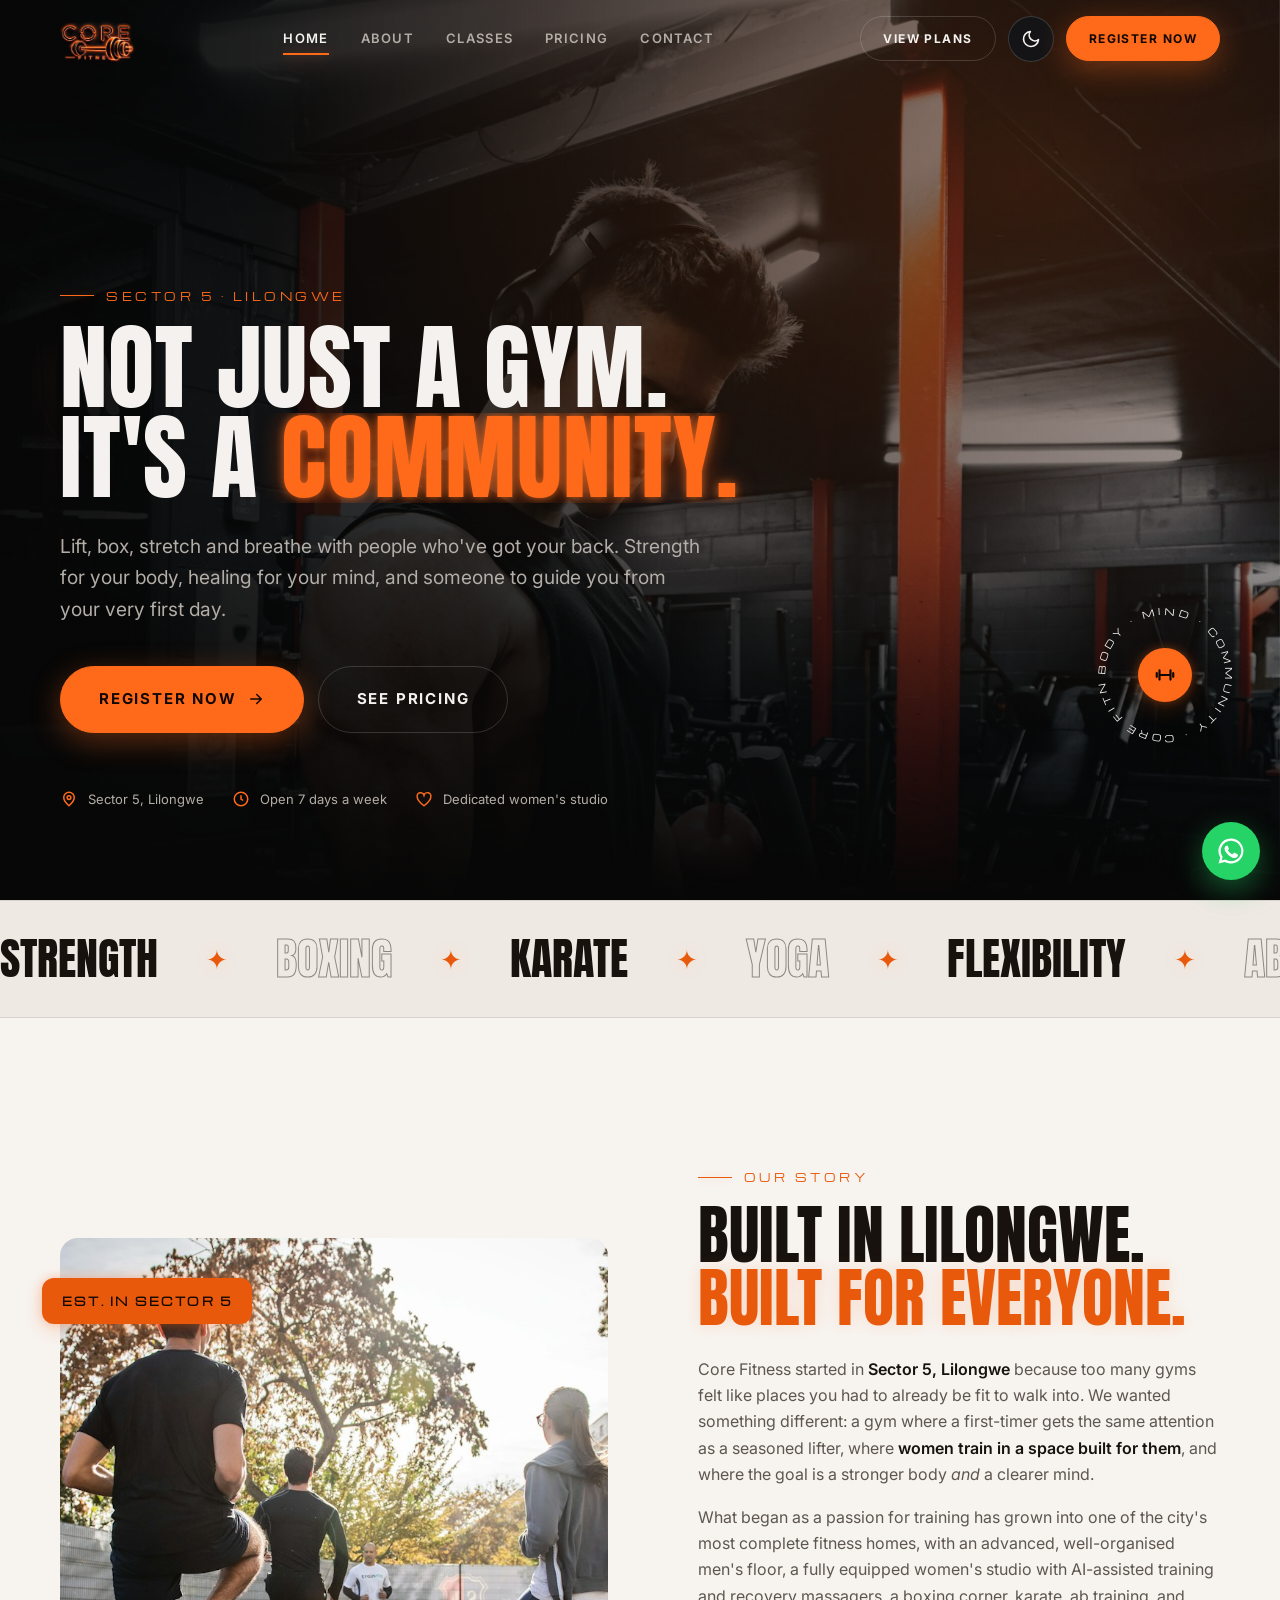
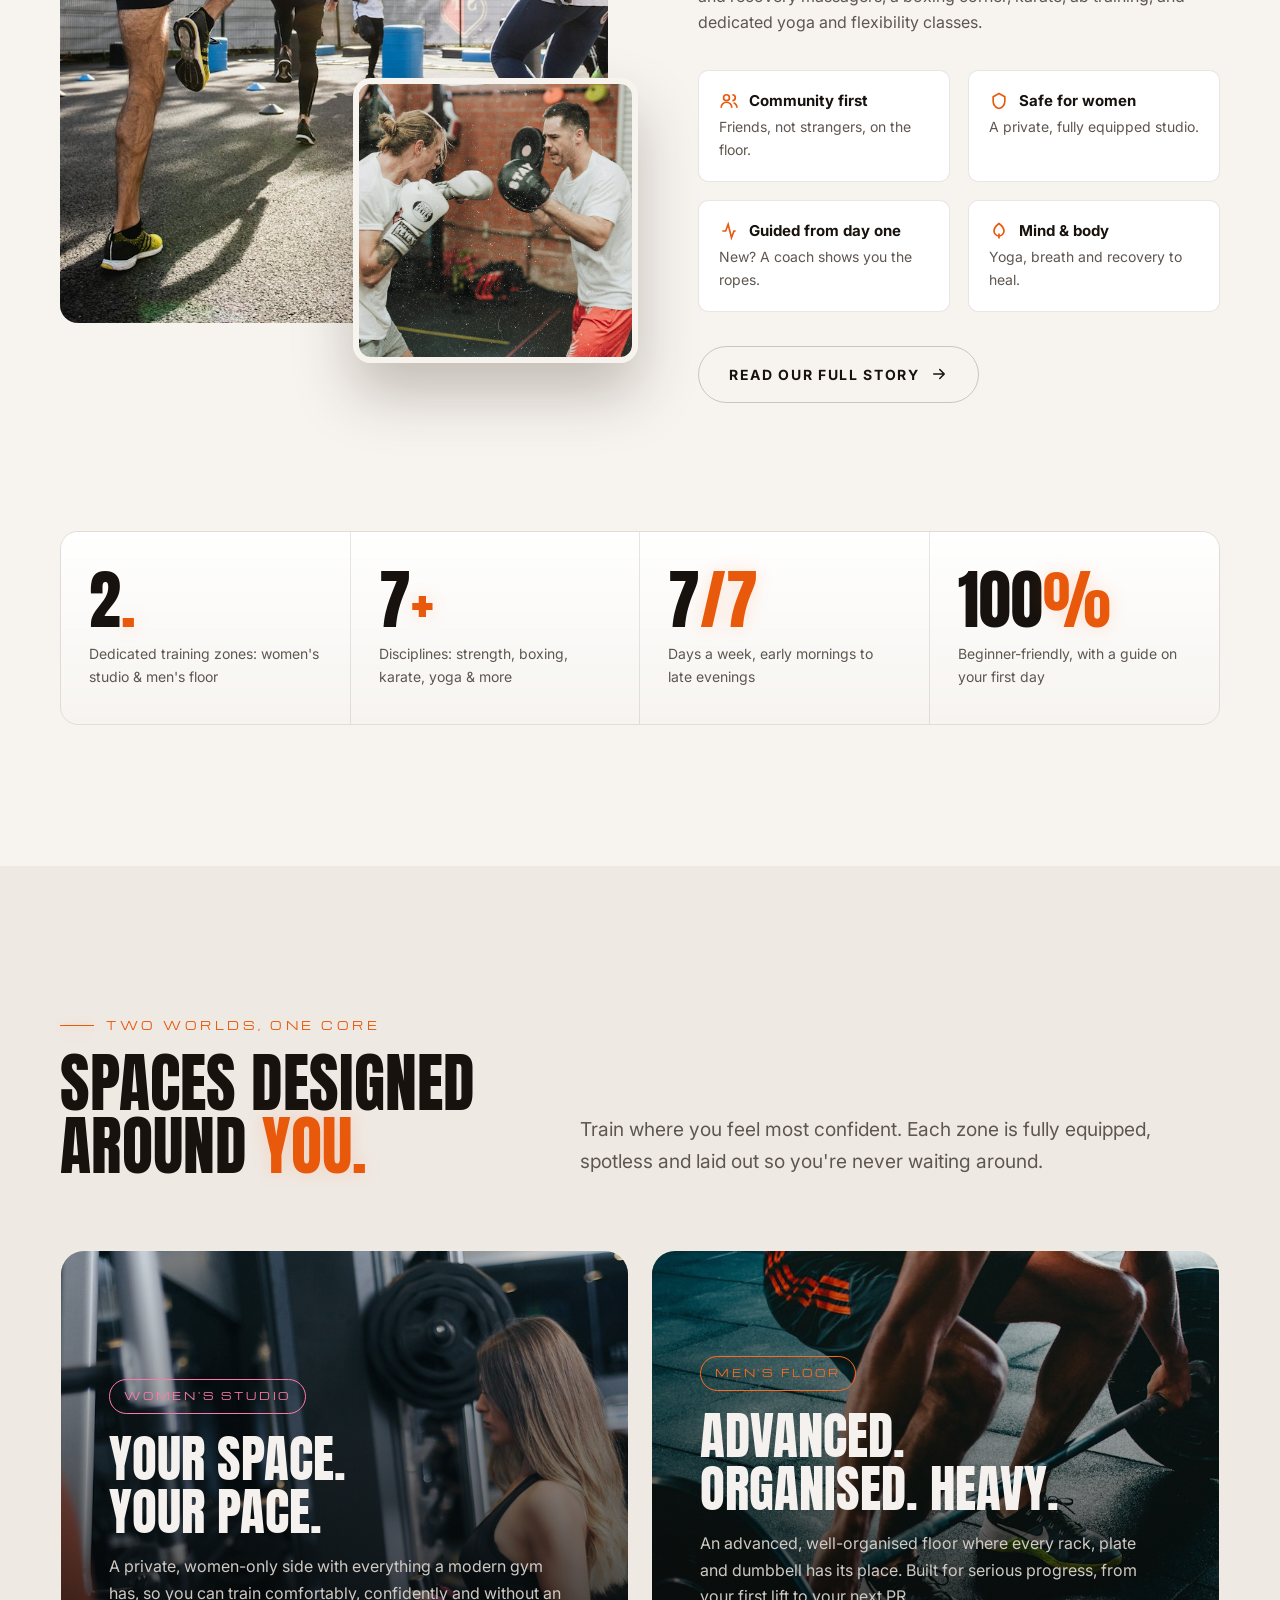
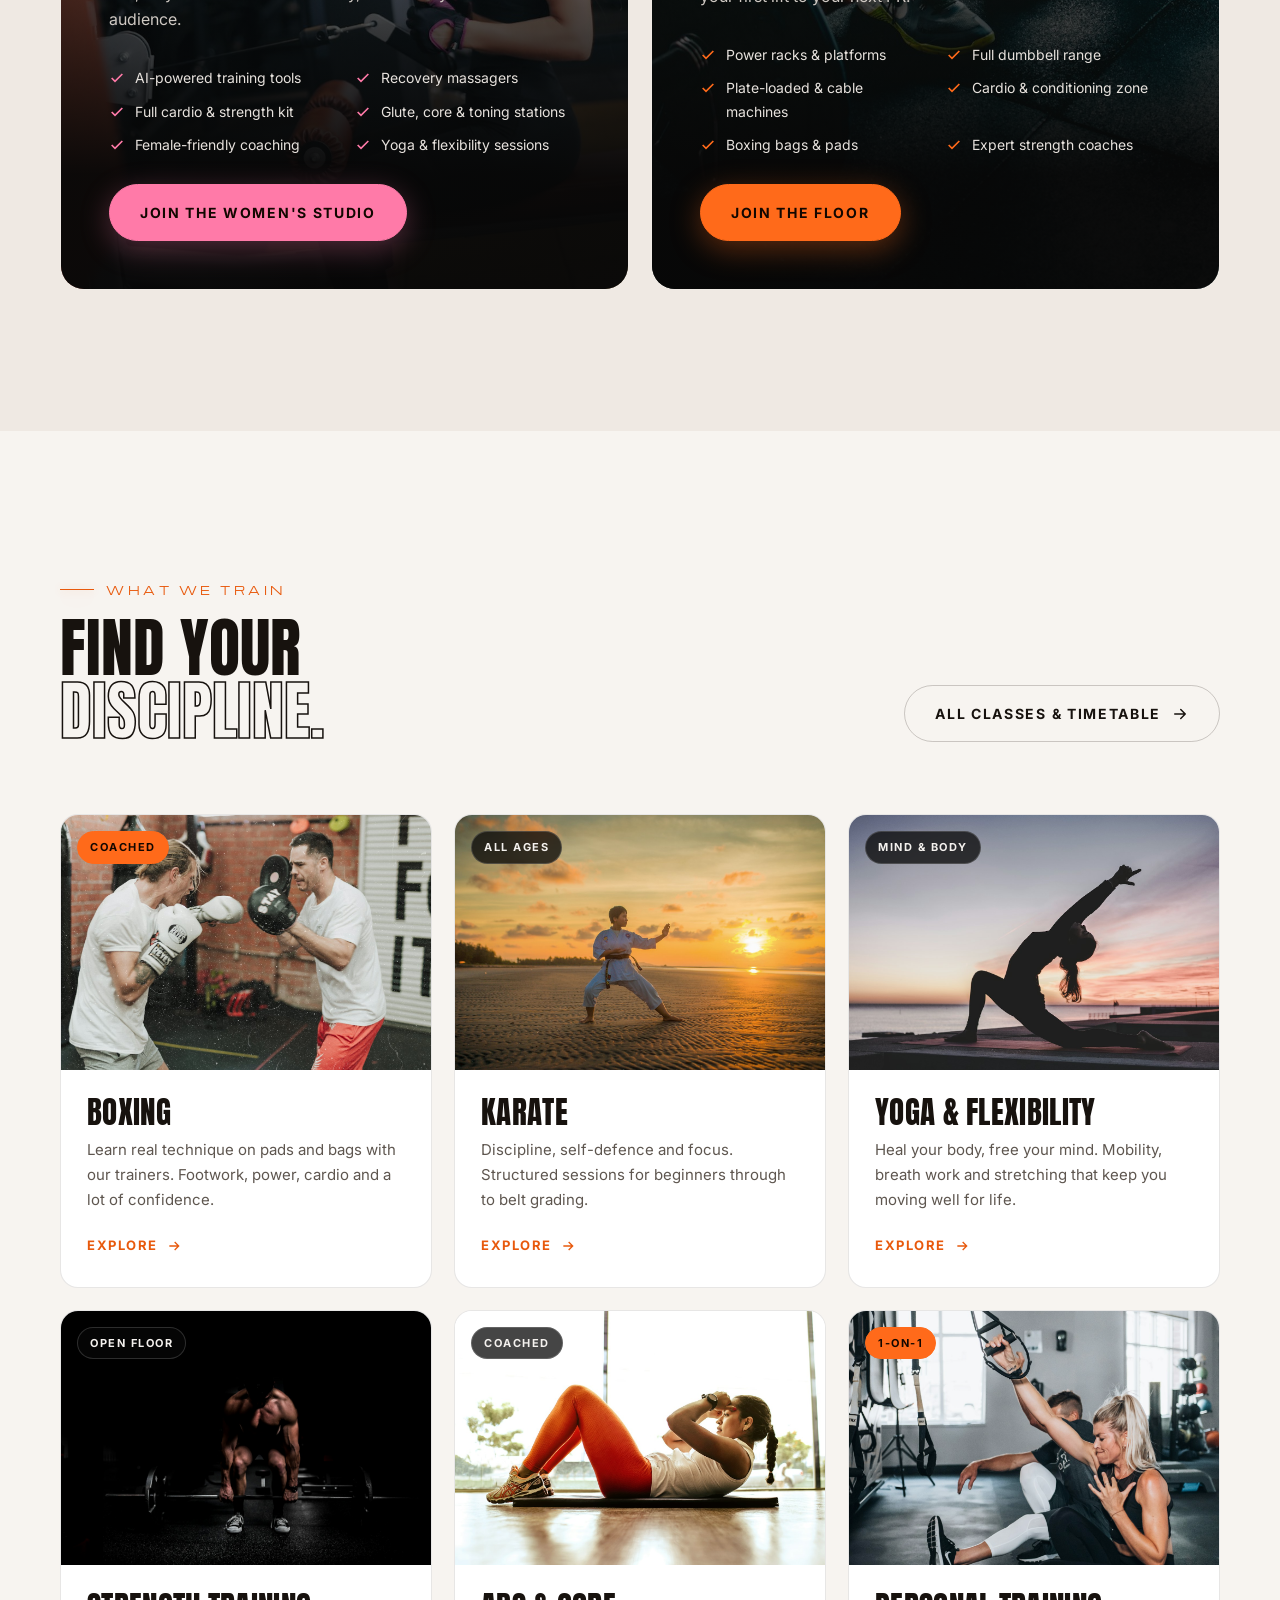
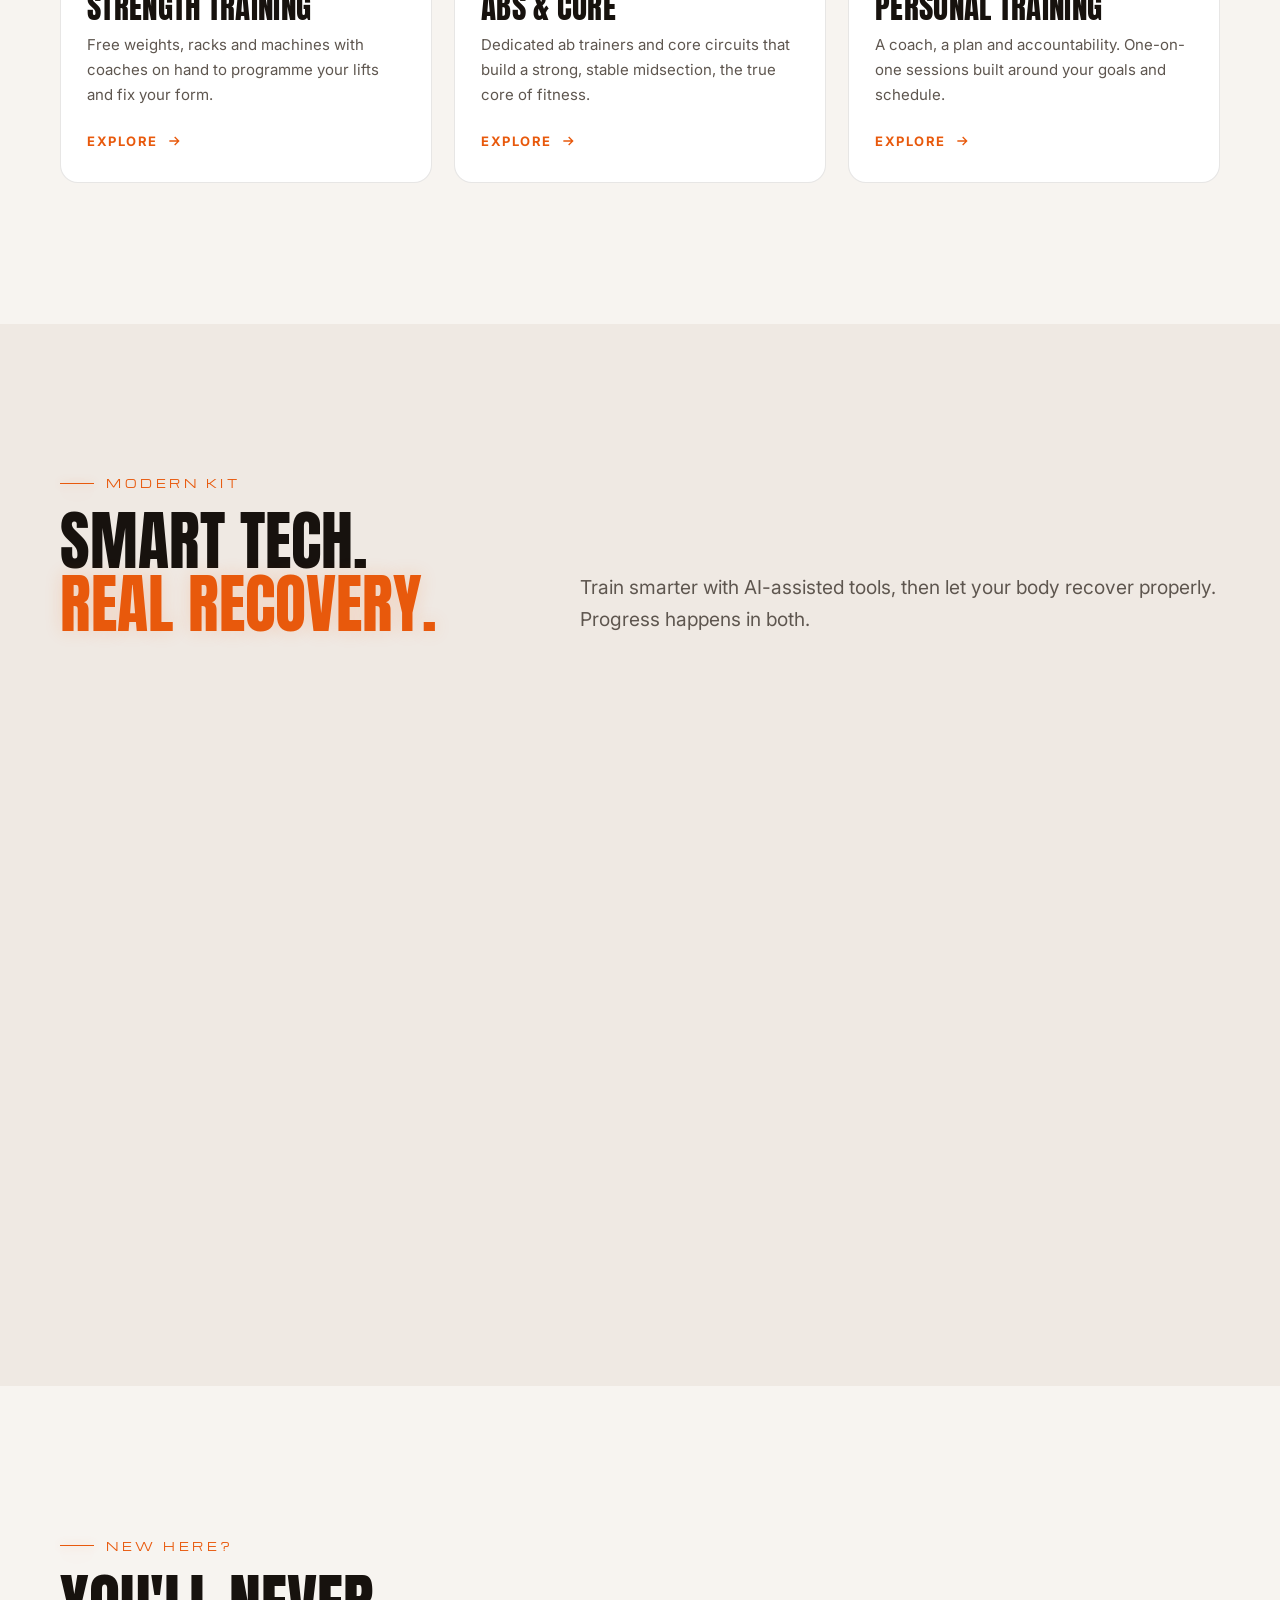
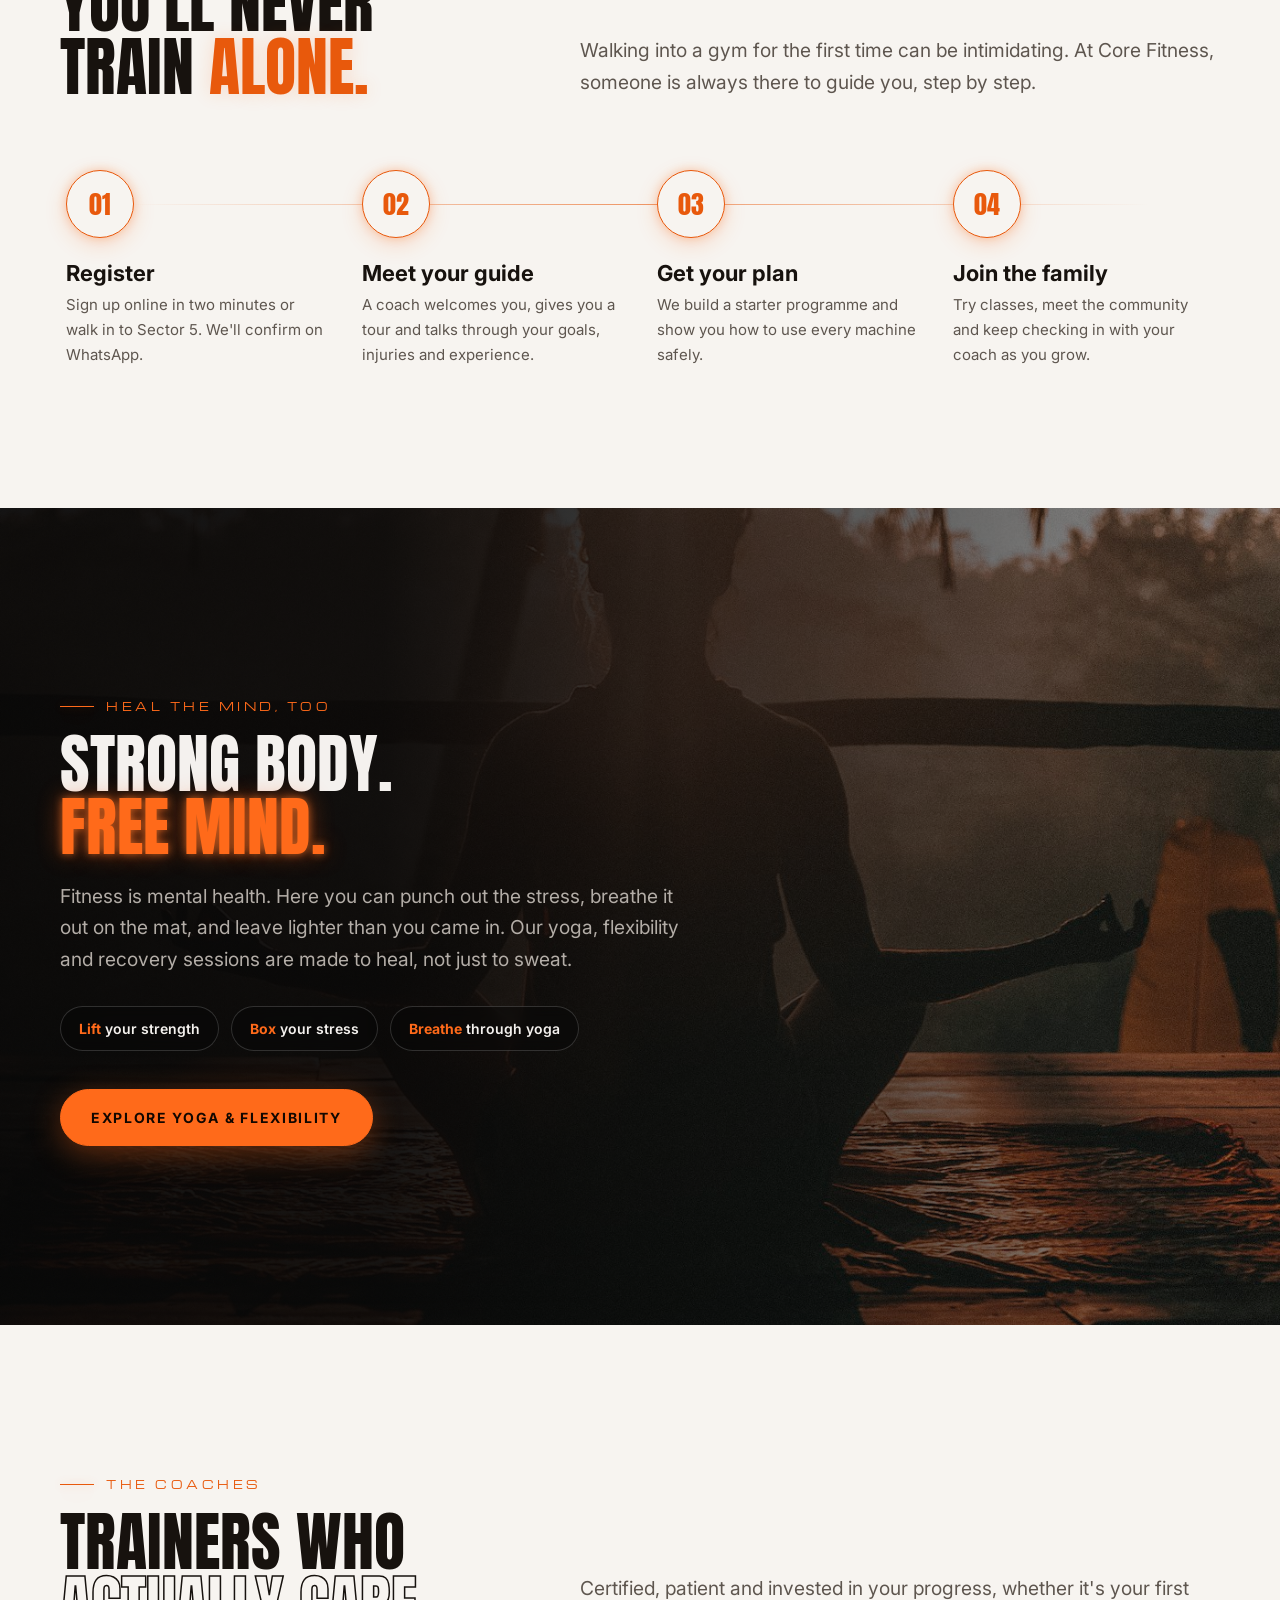
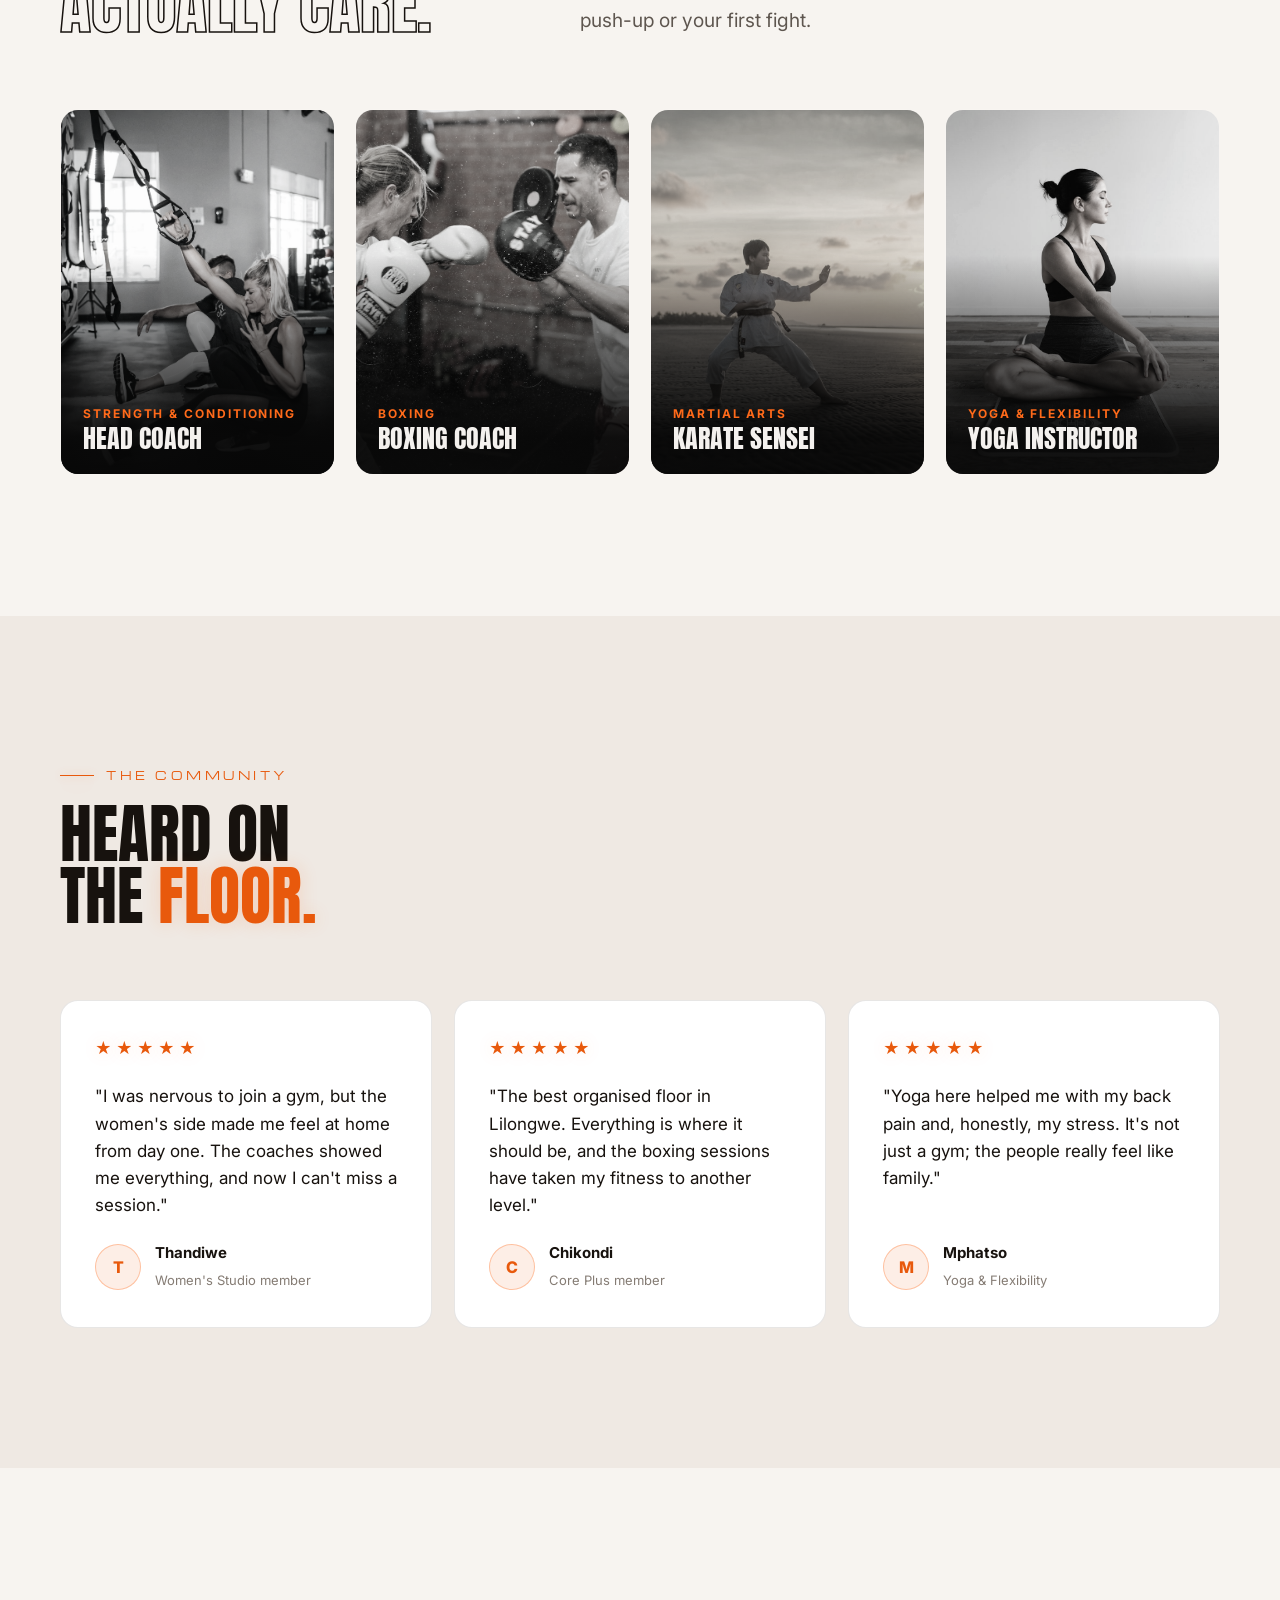
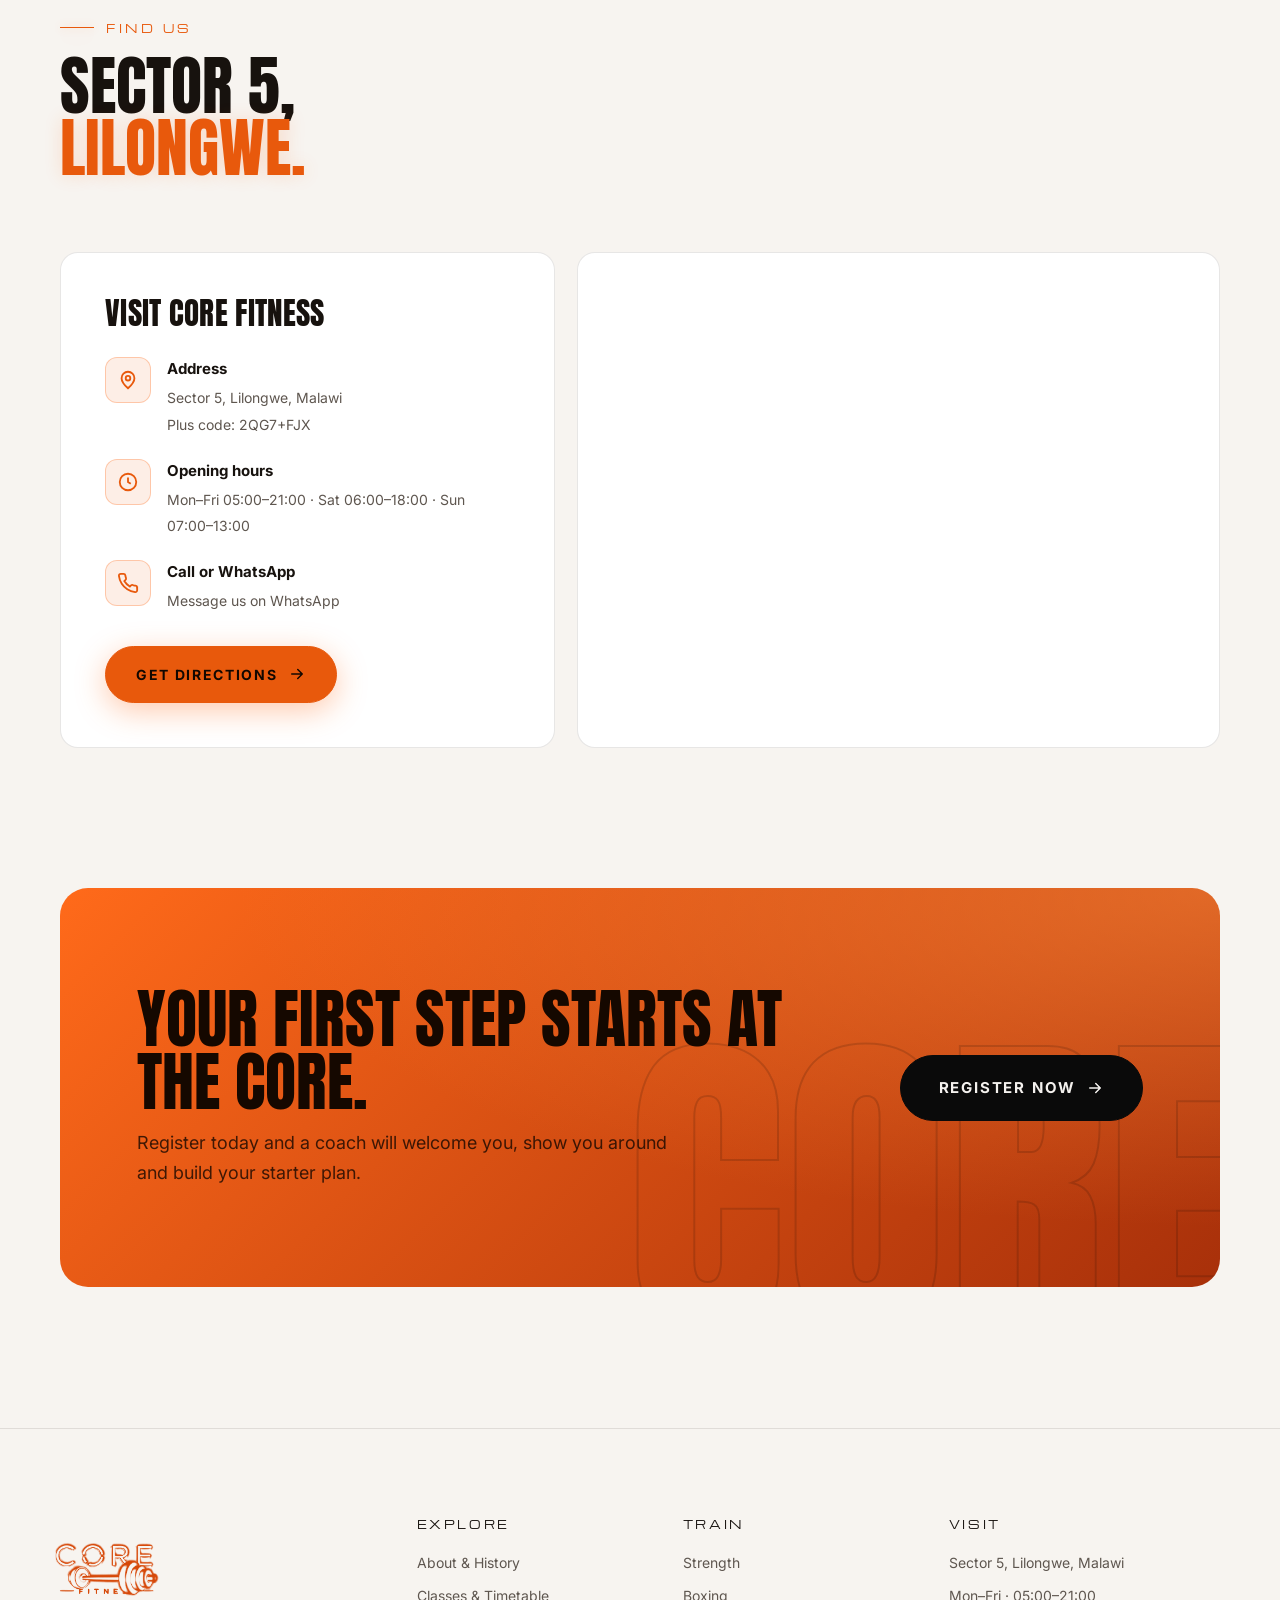
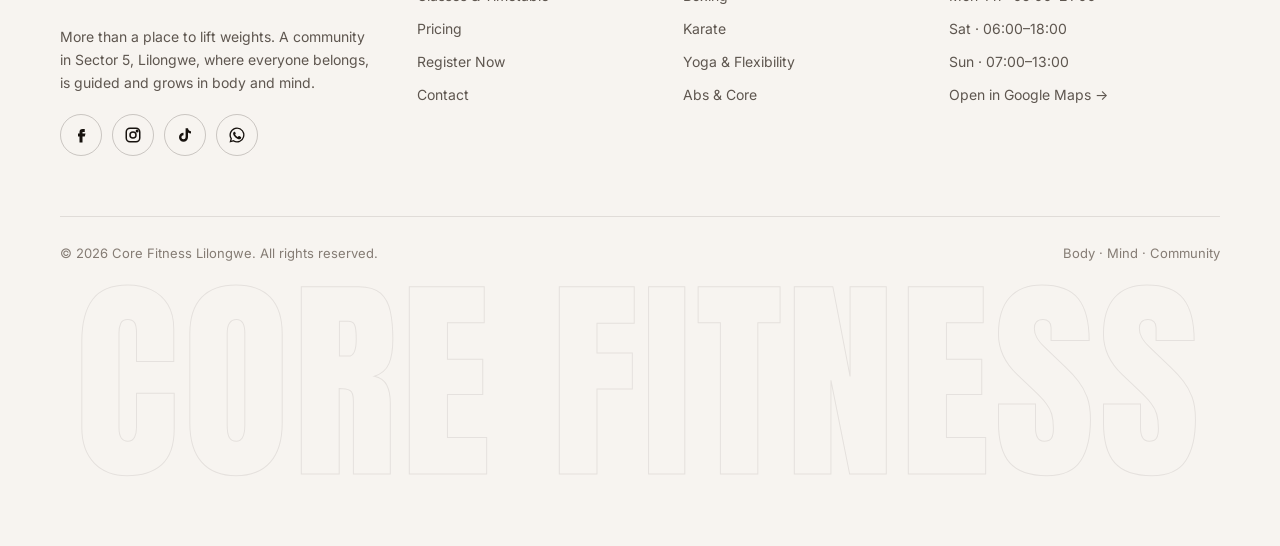
==== commit cecd1ee2: "Add light/dark mode toggle - Sun/moon toggle in the header on every page - Follows the device settin" ====
--- a/index.html
+++ b/index.html
@@ -13,6 +13,14 @@
   <link rel="preconnect" href="https://fonts.googleapis.com" />
   <link rel="preconnect" href="https://fonts.gstatic.com" crossorigin />
   <link href="https://fonts.googleapis.com/css2?family=Anton&family=Inter:wght@400;500;600;700;800&family=Michroma&display=swap" rel="stylesheet" />
+  <script>
+    (function () {
+      var t = null;
+      try { t = localStorage.getItem("core-theme"); } catch (e) {}
+      if (t !== "light" && t !== "dark") t = window.matchMedia("(prefers-color-scheme: light)").matches ? "light" : "dark";
+      document.documentElement.setAttribute("data-theme", t);
+    })();
+  </script>
   <link rel="stylesheet" href="css/style.css" />
   <script type="application/ld+json">
   {
@@ -30,7 +38,7 @@
   <!-- ============ HEADER ============ -->
   <header class="site-header">
     <div class="container">
-      <a href="index.html" class="brand" aria-label="Core Fitness home"><img src="assets/logo.png" alt="Core Fitness" width="367" height="294" /></a>
+      <a href="index.html" class="brand" aria-label="Core Fitness home"><img class="logo-dark" src="assets/logo.png" alt="Core Fitness" width="367" height="294" /><img class="logo-light" src="assets/logo-light.png" alt="" aria-hidden="true" width="367" height="294" /></a>
       <nav class="nav" aria-label="Main">
         <a href="index.html">Home</a>
         <a href="about.html">About</a>
@@ -40,6 +48,10 @@
       </nav>
       <div class="header-cta">
         <a href="pricing.html" class="btn btn-ghost">View Plans</a>
+        <button class="theme-toggle" type="button" aria-label="Switch to light mode">
+          <svg class="i-sun" viewBox="0 0 24 24" fill="none" stroke="currentColor" stroke-width="2" stroke-linecap="round"><circle cx="12" cy="12" r="4.5"/><path d="M12 2v2M12 20v2M4.9 4.9l1.4 1.4M17.7 17.7l1.4 1.4M2 12h2M20 12h2M4.9 19.1l1.4-1.4M17.7 6.3l1.4-1.4"/></svg>
+          <svg class="i-moon" viewBox="0 0 24 24" fill="none" stroke="currentColor" stroke-width="2" stroke-linecap="round" stroke-linejoin="round"><path d="M21 12.8A9 9 0 1 1 11.2 3a7 7 0 0 0 9.8 9.8z"/></svg>
+        </button>
         <a href="register.html" class="btn btn-primary">Register Now</a>
         <button class="menu-toggle" aria-label="Open menu" aria-expanded="false"><span></span><span></span><span></span></button>
       </div>
@@ -375,7 +387,7 @@
     <div class="container">
       <div class="footer-grid">
         <div class="footer-brand">
-          <img src="assets/logo.png" alt="Core Fitness" width="367" height="294" />
+          <img class="logo-dark" src="assets/logo.png" alt="Core Fitness" width="367" height="294" /><img class="logo-light" src="assets/logo-light.png" alt="" aria-hidden="true" width="367" height="294" />
           <p>More than a place to lift weights. A community in Sector 5, Lilongwe, where everyone belongs, is guided and grows in body and mind.</p>
           <div class="socials">
             <a href="#" aria-label="Facebook"><svg viewBox="0 0 24 24" fill="currentColor"><path d="M14 8h3V4h-3a4 4 0 0 0-4 4v2H8v4h2v8h4v-8h3l1-4h-4V8z"/></svg></a>
--- a/css/style.css
+++ b/css/style.css
@@ -22,6 +22,11 @@
   --glow-text: 0 0 8px rgba(255, 120, 40, 0.7), 0 0 24px rgba(255, 90, 20, 0.45);
 
   --rose: #ff7aa8; /* women's studio accent */
+  --header-bg: rgba(7, 7, 7, .82);
+  --overlay-bg: rgba(7, 7, 7, .97);
+  --stroke-soft: rgba(255, 255, 255, .5);
+  --stroke-faint: rgba(255, 255, 255, .07);
+  --on-ember: #120700;
 
   --font-display: "Anton", "Impact", sans-serif;
   --font-wide: "Michroma", "Arial", sans-serif;
@@ -119,7 +124,7 @@
   border-bottom: 1px solid transparent;
 }
 .site-header.scrolled {
-  background: rgba(7, 7, 7, .82);
+  background: var(--header-bg);
   backdrop-filter: blur(14px) saturate(140%);
   -webkit-backdrop-filter: blur(14px) saturate(140%);
   border-color: var(--line);
@@ -167,7 +172,7 @@
 
 .mobile-nav {
   position: fixed; inset: 0; z-index: 90;
-  background: rgba(7, 7, 7, .97);
+  background: var(--overlay-bg);
   backdrop-filter: blur(20px);
   display: flex; flex-direction: column; justify-content: center;
   padding: 100px var(--gutter) 40px;
@@ -267,7 +272,7 @@
 .marquee-track { display: flex; flex-shrink: 0; gap: 48px; padding-right: 48px; animation: marquee 38s linear infinite; }
 .marquee:hover .marquee-track { animation-play-state: paused; }
 .marquee-item { display: flex; align-items: center; gap: 48px; font-family: var(--font-display); font-size: clamp(26px, 3.4vw, 44px); text-transform: uppercase; white-space: nowrap; }
-.marquee-item:nth-child(even) { color: transparent; -webkit-text-stroke: 1px rgba(255,255,255,.5); }
+.marquee-item:nth-child(even) { color: transparent; -webkit-text-stroke: 1px var(--stroke-soft); }
 .marquee-item .star { color: var(--ember); font-size: .6em; text-shadow: var(--glow-text); -webkit-text-stroke: 0; }
 @keyframes marquee { to { transform: translateX(-100%); } }
 
@@ -598,7 +603,7 @@
 .class-copy h2 { margin: 8px 0 18px; }
 .class-copy p { color: var(--muted); }
 .meta-list { display: flex; flex-wrap: wrap; gap: 10px; margin: 22px 0 30px; }
-.meta-list span { padding: 8px 14px; border-radius: 999px; background: var(--surface); border: 1px solid var(--line); font-size: 13px; color: #d9d3cd; }
+.meta-list span { padding: 8px 14px; border-radius: 999px; background: var(--surface); border: 1px solid var(--line); font-size: 13px; color: var(--text); }
 
 /* ---------- Location / contact ---------- */
 .location { display: grid; grid-template-columns: 1fr 1.3fr; gap: 22px; }
@@ -693,7 +698,7 @@
 }
 .cta-band h2 { max-width: 700px; }
 .cta-band p { margin: 14px 0 0; font-size: 18px; max-width: 560px; color: rgba(21,8,0,.8); }
-.cta-band .btn-dark { background: #0a0a0a; color: var(--text); border-color: #0a0a0a; }
+.cta-band .btn-dark { background: #0a0a0a; color: #f4f1ee; border-color: #0a0a0a; }
 .cta-band .btn-dark:hover { background: #000; transform: translateY(-2px); box-shadow: 0 20px 40px rgba(0,0,0,.4); }
 
 /* ---------- Footer ---------- */
@@ -710,7 +715,7 @@
 .socials a:hover { border-color: var(--ember); color: var(--ember); box-shadow: var(--glow); }
 .socials svg { width: 18px; height: 18px; }
 .footer-bottom { border-top: 1px solid var(--line); padding-top: 26px; display: flex; flex-wrap: wrap; justify-content: space-between; gap: 14px; font-size: 13px; color: var(--dim); }
-.footer-giant { font-family: var(--font-display); font-size: clamp(70px, 17vw, 250px); line-height: .8; text-align: center; color: transparent; -webkit-text-stroke: 1px rgba(255,255,255,.07); margin-top: 30px; user-select: none; letter-spacing: .02em; }
+.footer-giant { font-family: var(--font-display); font-size: clamp(70px, 17vw, 250px); line-height: .8; text-align: center; color: transparent; -webkit-text-stroke: 1px var(--stroke-faint); margin-top: 30px; user-select: none; letter-spacing: .02em; }
 
 /* ---------- Floating WhatsApp ---------- */
 .wa-float {
@@ -776,3 +781,97 @@
   .map-frame { min-height: 340px; }
   .stat { padding: 26px 18px; }
 }
+
+/* ==========================================================
+   LIGHT THEME
+   Photo-backed areas (hero banners, zones, image tiles, the
+   header over the hero) keep the dark palette so text on
+   photos stays readable.
+   ========================================================== */
+:root[data-theme="light"] {
+  color-scheme: light;
+  --bg: #f7f4f0;
+  --bg-2: #efe9e3;
+  --surface: #ffffff;
+  --surface-2: #f3eee9;
+  --line: rgba(20, 12, 6, 0.1);
+  --line-strong: rgba(20, 12, 6, 0.2);
+  --text: #17120e;
+  --muted: #5e564f;
+  --dim: #857c74;
+
+  --ember: #e8590c;
+  --ember-hot: #ff6a1a;
+  --ember-soft: rgba(232, 89, 12, 0.1);
+  --glow: 0 0 10px rgba(255, 106, 26, 0.3), 0 6px 22px rgba(255, 106, 26, 0.2);
+  --glow-text: 0 0 18px rgba(255, 106, 26, 0.18);
+  --rose: #e0457f;
+
+  --header-bg: rgba(247, 244, 240, .86);
+  --overlay-bg: rgba(247, 244, 240, .98);
+  --stroke-soft: rgba(23, 18, 14, .45);
+  --stroke-faint: rgba(23, 18, 14, .08);
+}
+:root[data-theme="dark"] { color-scheme: dark; }
+
+/* areas that stay dark in light mode */
+:root[data-theme="light"] :is(.hero, .page-hero, .zone, .feature-band, .trainer, .tile:has(> img), .card-media, .class-media, .site-header:not(.scrolled)) {
+  --bg: #070707;
+  --surface: #141416;
+  --line: rgba(255, 255, 255, 0.08);
+  --line-strong: rgba(255, 255, 255, 0.16);
+  --text: #f4f1ee;
+  --muted: #b3ada7;
+  --dim: #8a847f;
+  --ember: #ff6a1a;
+  --rose: #ff7aa8;
+  --glow-text: 0 0 8px rgba(255, 120, 40, 0.7), 0 0 24px rgba(255, 90, 20, 0.45);
+  color: var(--text);
+}
+/* header over the hero while the light mobile menu is open */
+:root[data-theme="light"] .menu-open .site-header:not(.scrolled) {
+  --text: #17120e; --muted: #5e564f; --surface: #ffffff; --line-strong: rgba(20, 12, 6, 0.2);
+}
+:root[data-theme="light"] .map-frame iframe { filter: none; }
+
+
+:root[data-theme="light"] .plan.featured { box-shadow: 0 0 0 1px var(--ember), 0 30px 70px rgba(232,89,12,.14); }
+:root[data-theme="light"] .card:hover { box-shadow: 0 20px 50px rgba(40,20,5,.12), 0 0 0 1px rgba(232,89,12,.2); }
+:root[data-theme="light"] .story-media .float { box-shadow: 0 30px 60px rgba(40,20,5,.25); }
+
+/* smooth switch: class added briefly by JS while the theme changes */
+html.theme-anim *, html.theme-anim *::before, html.theme-anim *::after {
+  transition: background-color .35s ease, color .35s ease, border-color .35s ease, fill .35s ease !important;
+}
+
+/* ---------- Theme toggle ---------- */
+.theme-toggle {
+  position: relative;
+  width: 46px; height: 46px; border-radius: 50%;
+  flex-shrink: 0;
+  display: grid; place-items: center;
+  background: var(--surface);
+  border: 1px solid var(--line-strong);
+  color: var(--text);
+  cursor: pointer;
+  overflow: hidden;
+  transition: border-color .25s, color .25s, box-shadow .25s;
+}
+.theme-toggle:hover { border-color: var(--ember); color: var(--ember); box-shadow: var(--glow); }
+.theme-toggle svg {
+  position: absolute; width: 20px; height: 20px;
+  transition: transform .5s var(--ease), opacity .3s;
+}
+.theme-toggle .i-sun { transform: translateY(0) rotate(0); opacity: 1; }
+.theme-toggle .i-moon { transform: translateY(30px) rotate(-60deg); opacity: 0; }
+:root[data-theme="light"] .theme-toggle .i-sun { transform: translateY(-30px) rotate(60deg); opacity: 0; }
+:root[data-theme="light"] .theme-toggle .i-moon { transform: translateY(0) rotate(0); opacity: 1; }
+@media (max-width: 640px) {
+  .theme-toggle { width: 42px; height: 42px; }
+  .header-cta { gap: 8px; }
+}
+
+/* logo swap: solid version wherever the logo sits on a light background */
+.logo-light { display: none; }
+:root[data-theme="light"] :is(.site-header.scrolled, .menu-open .site-header, .site-footer) .logo-dark { display: none; }
+:root[data-theme="light"] :is(.site-header.scrolled, .menu-open .site-header, .site-footer) .logo-light { display: block; filter: none; }
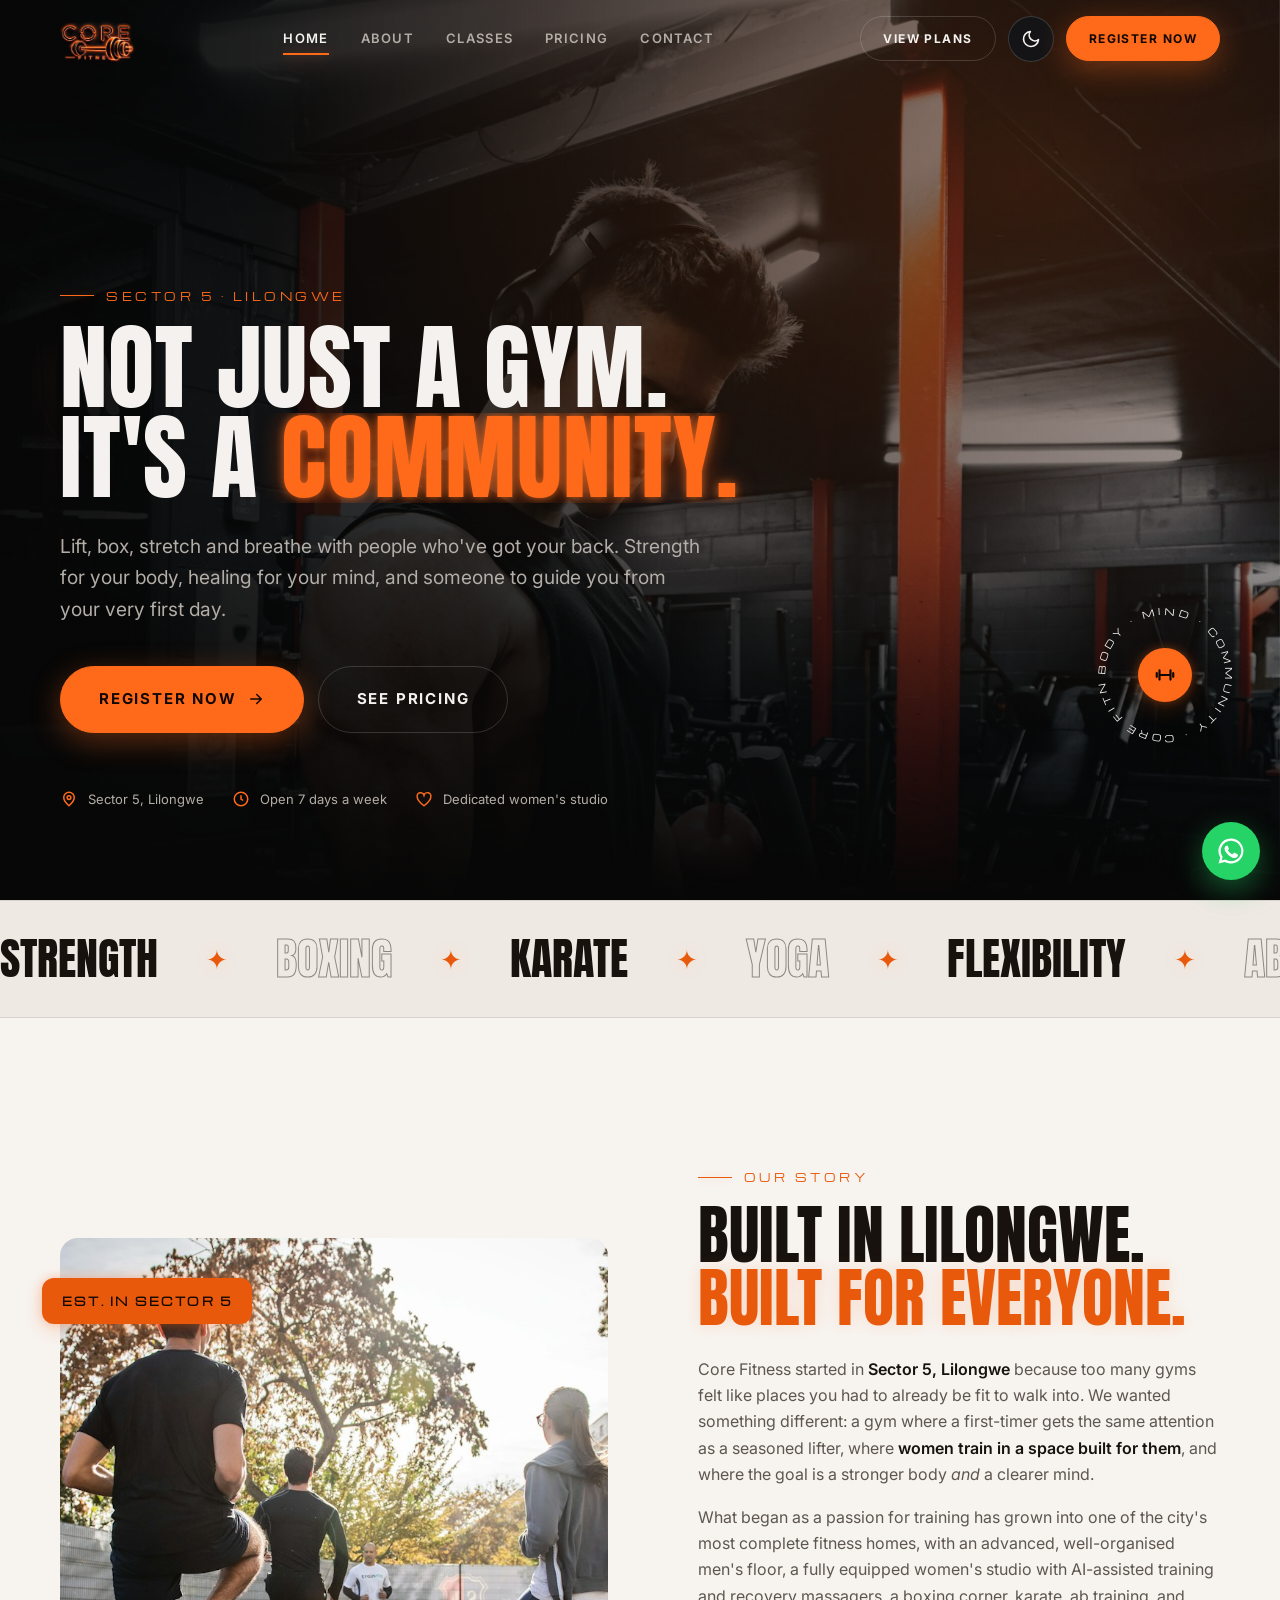
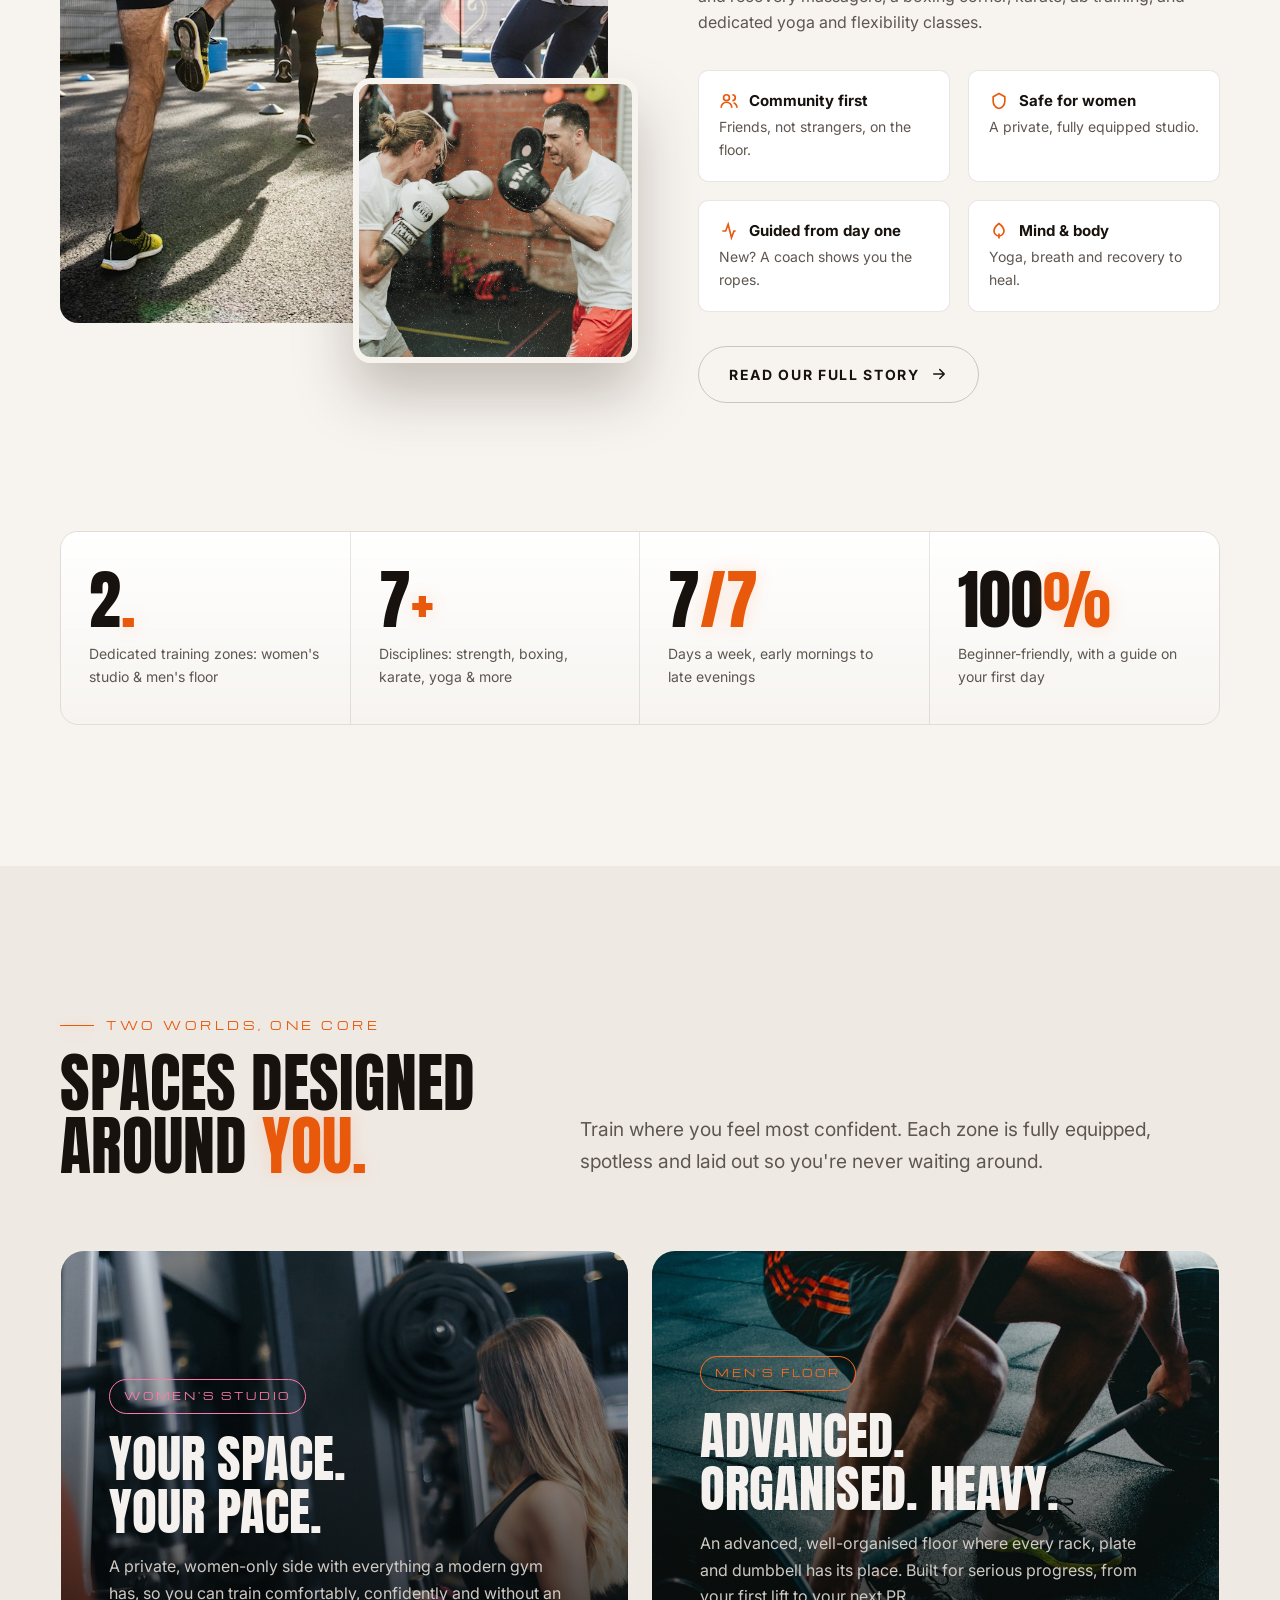
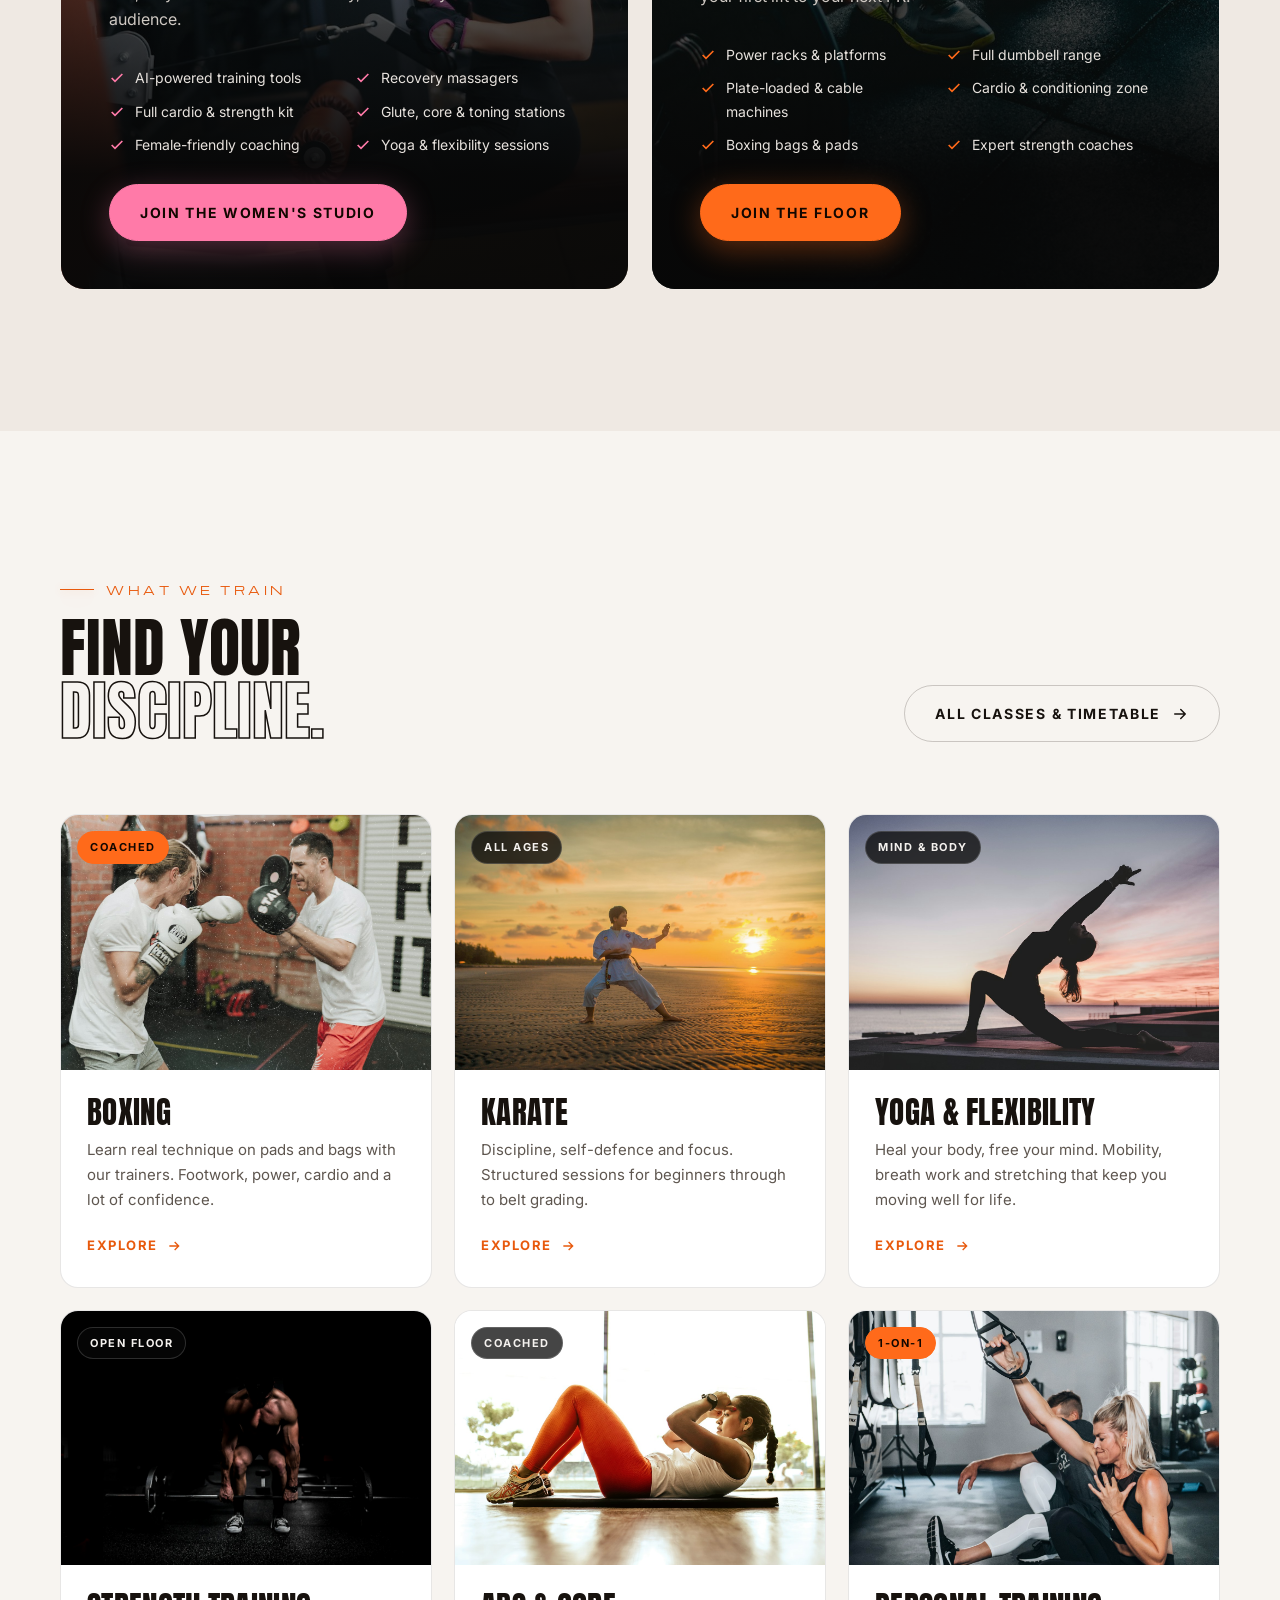
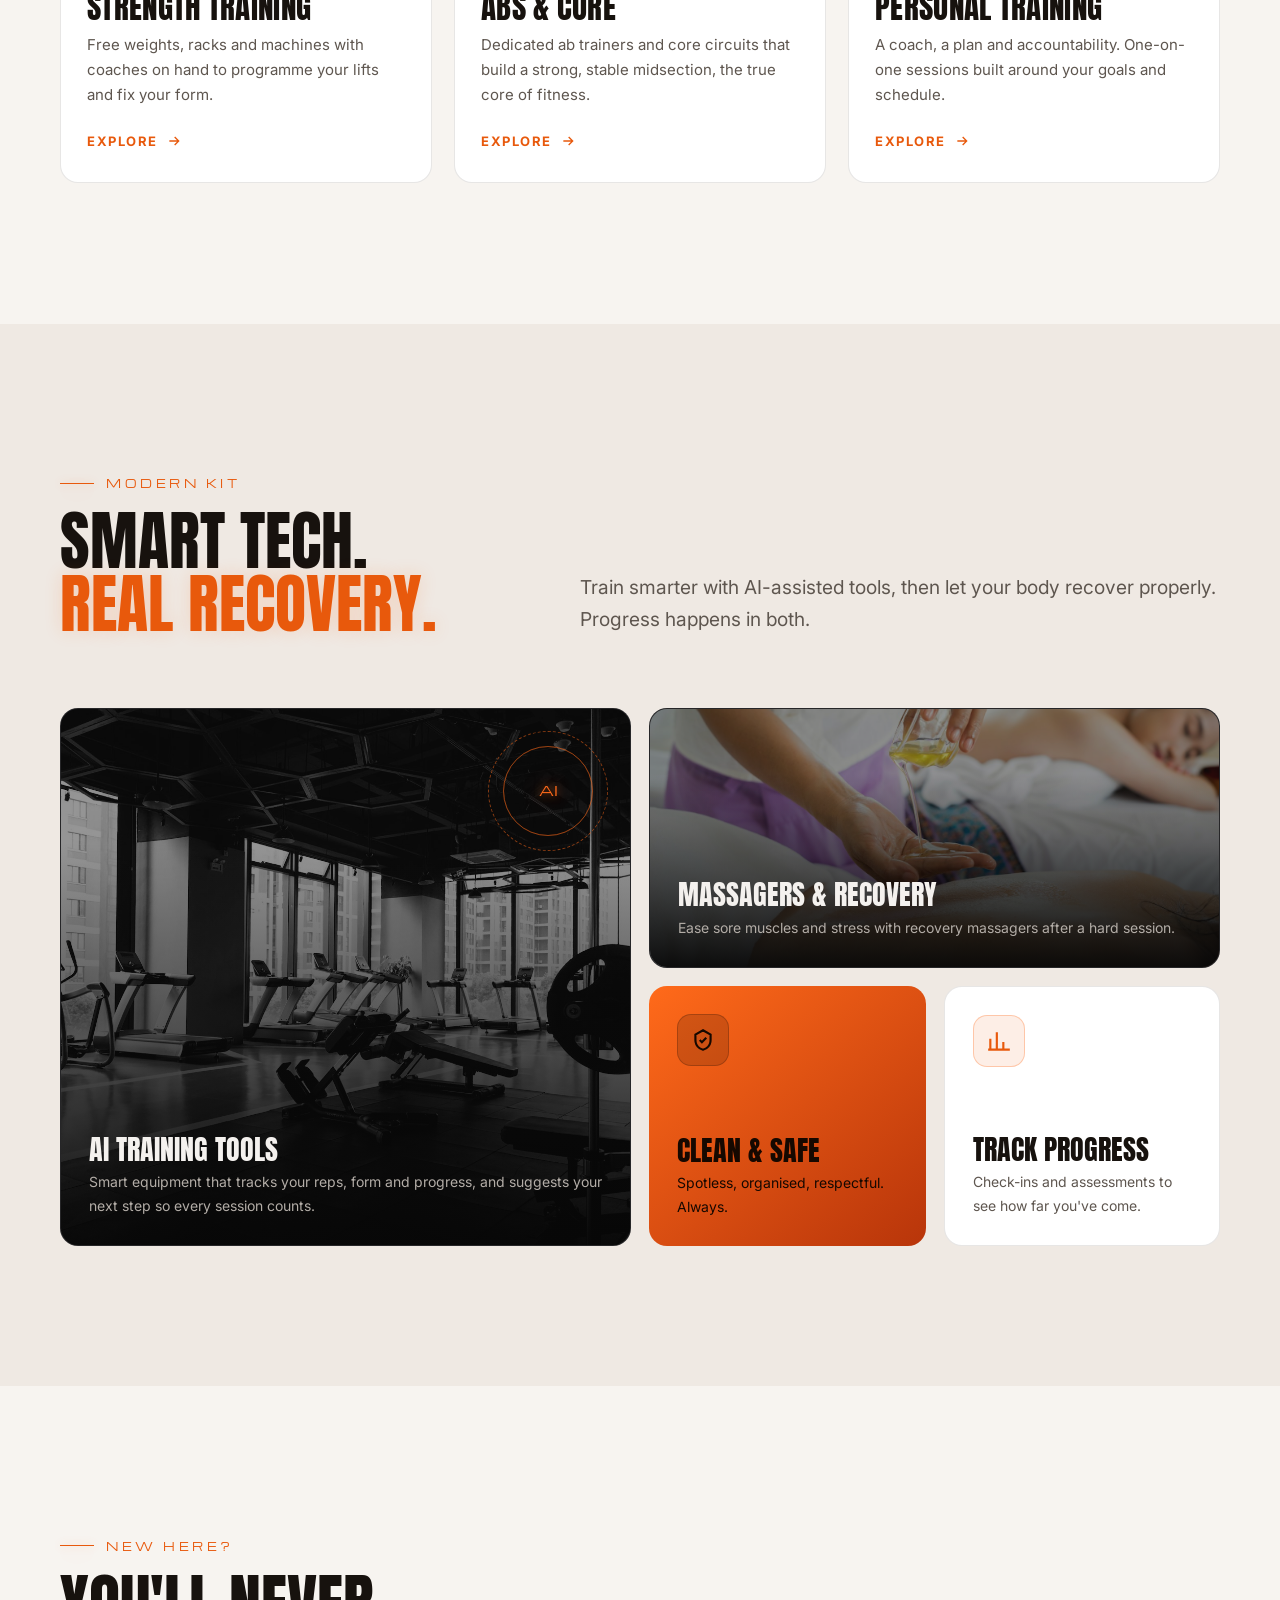
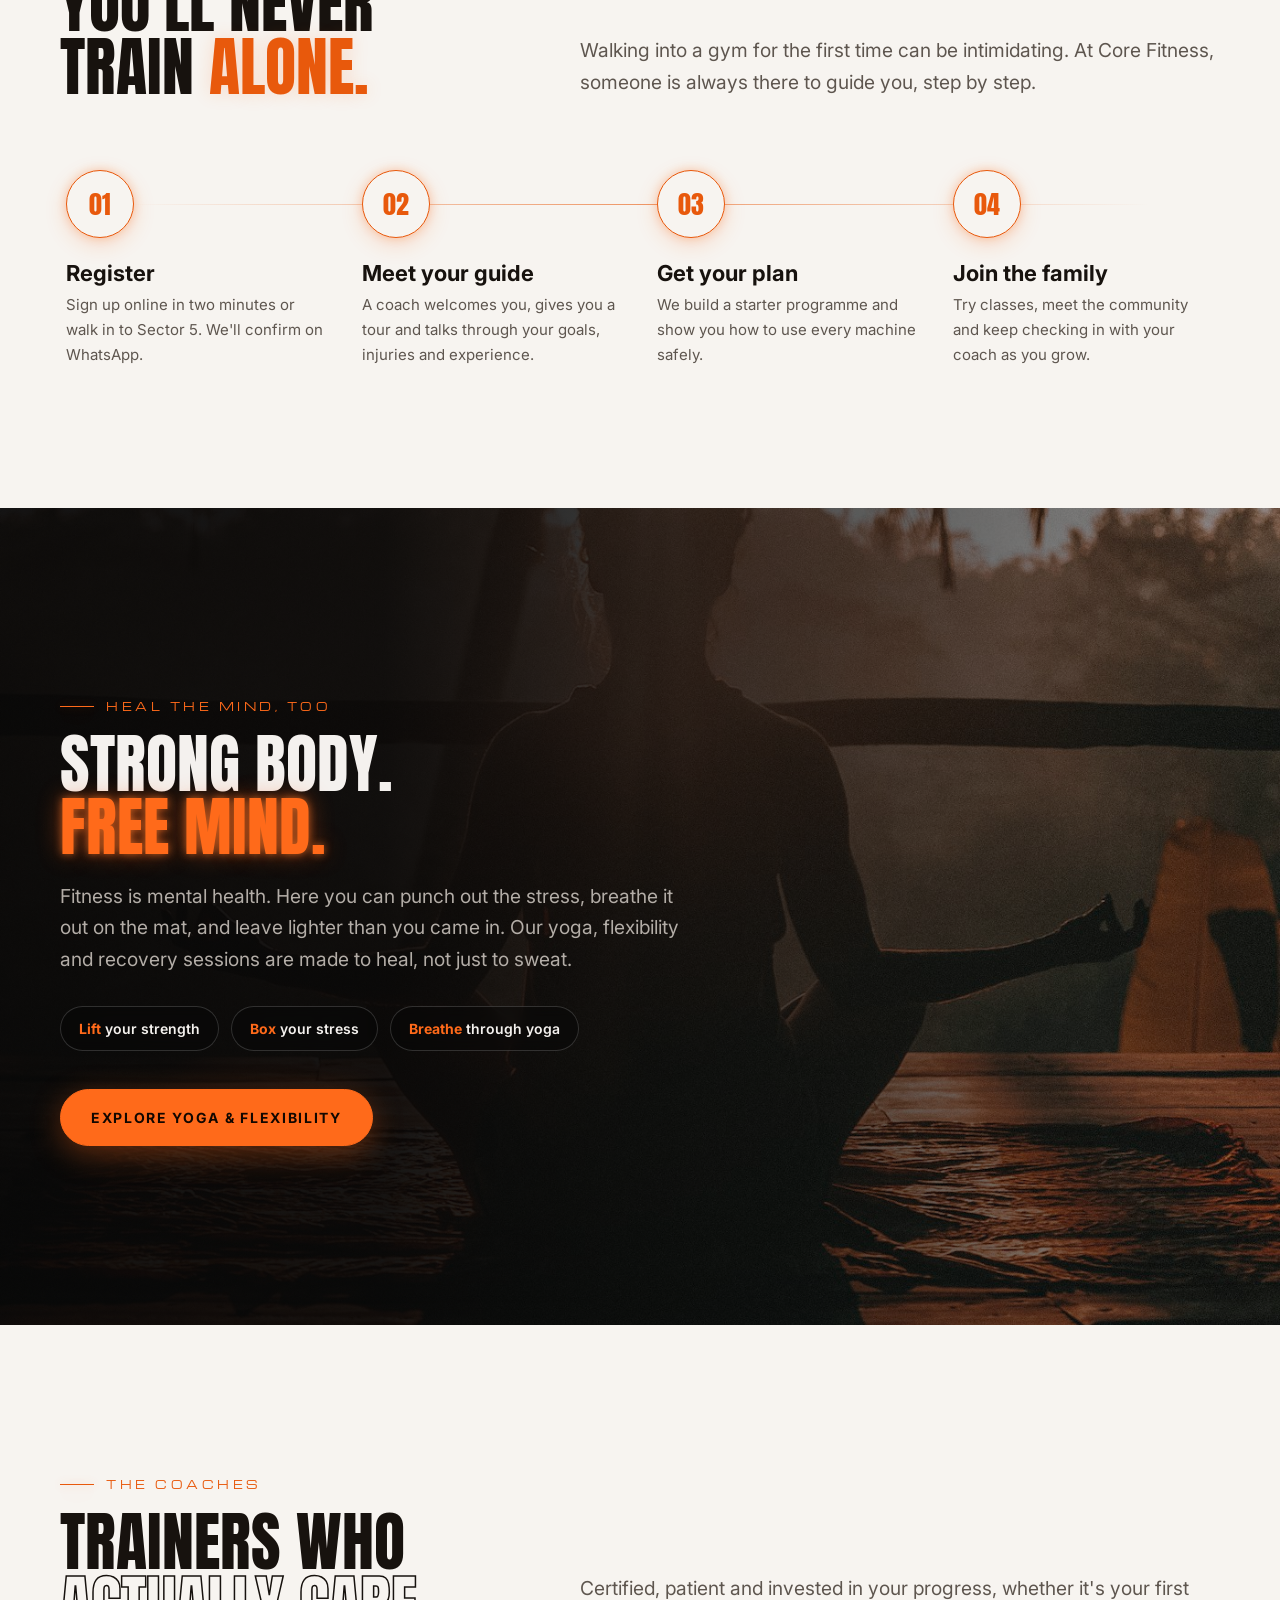
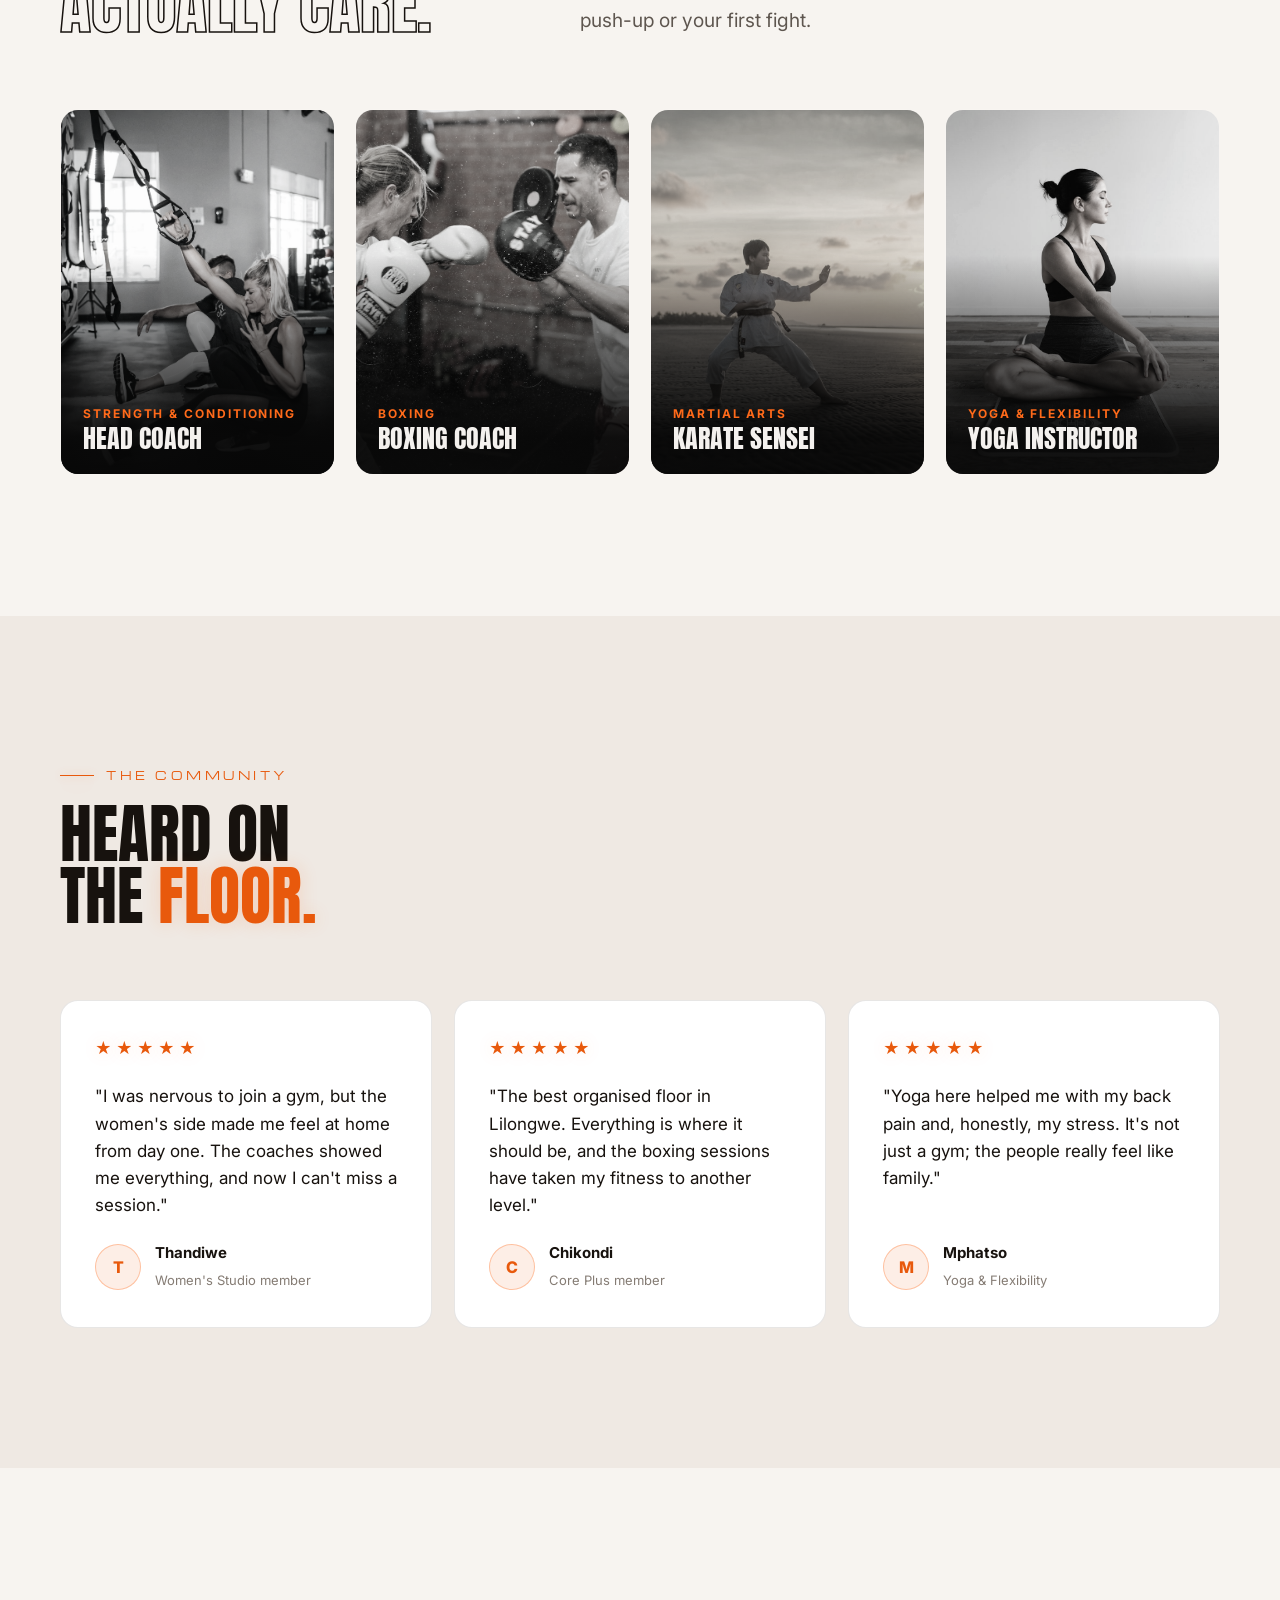
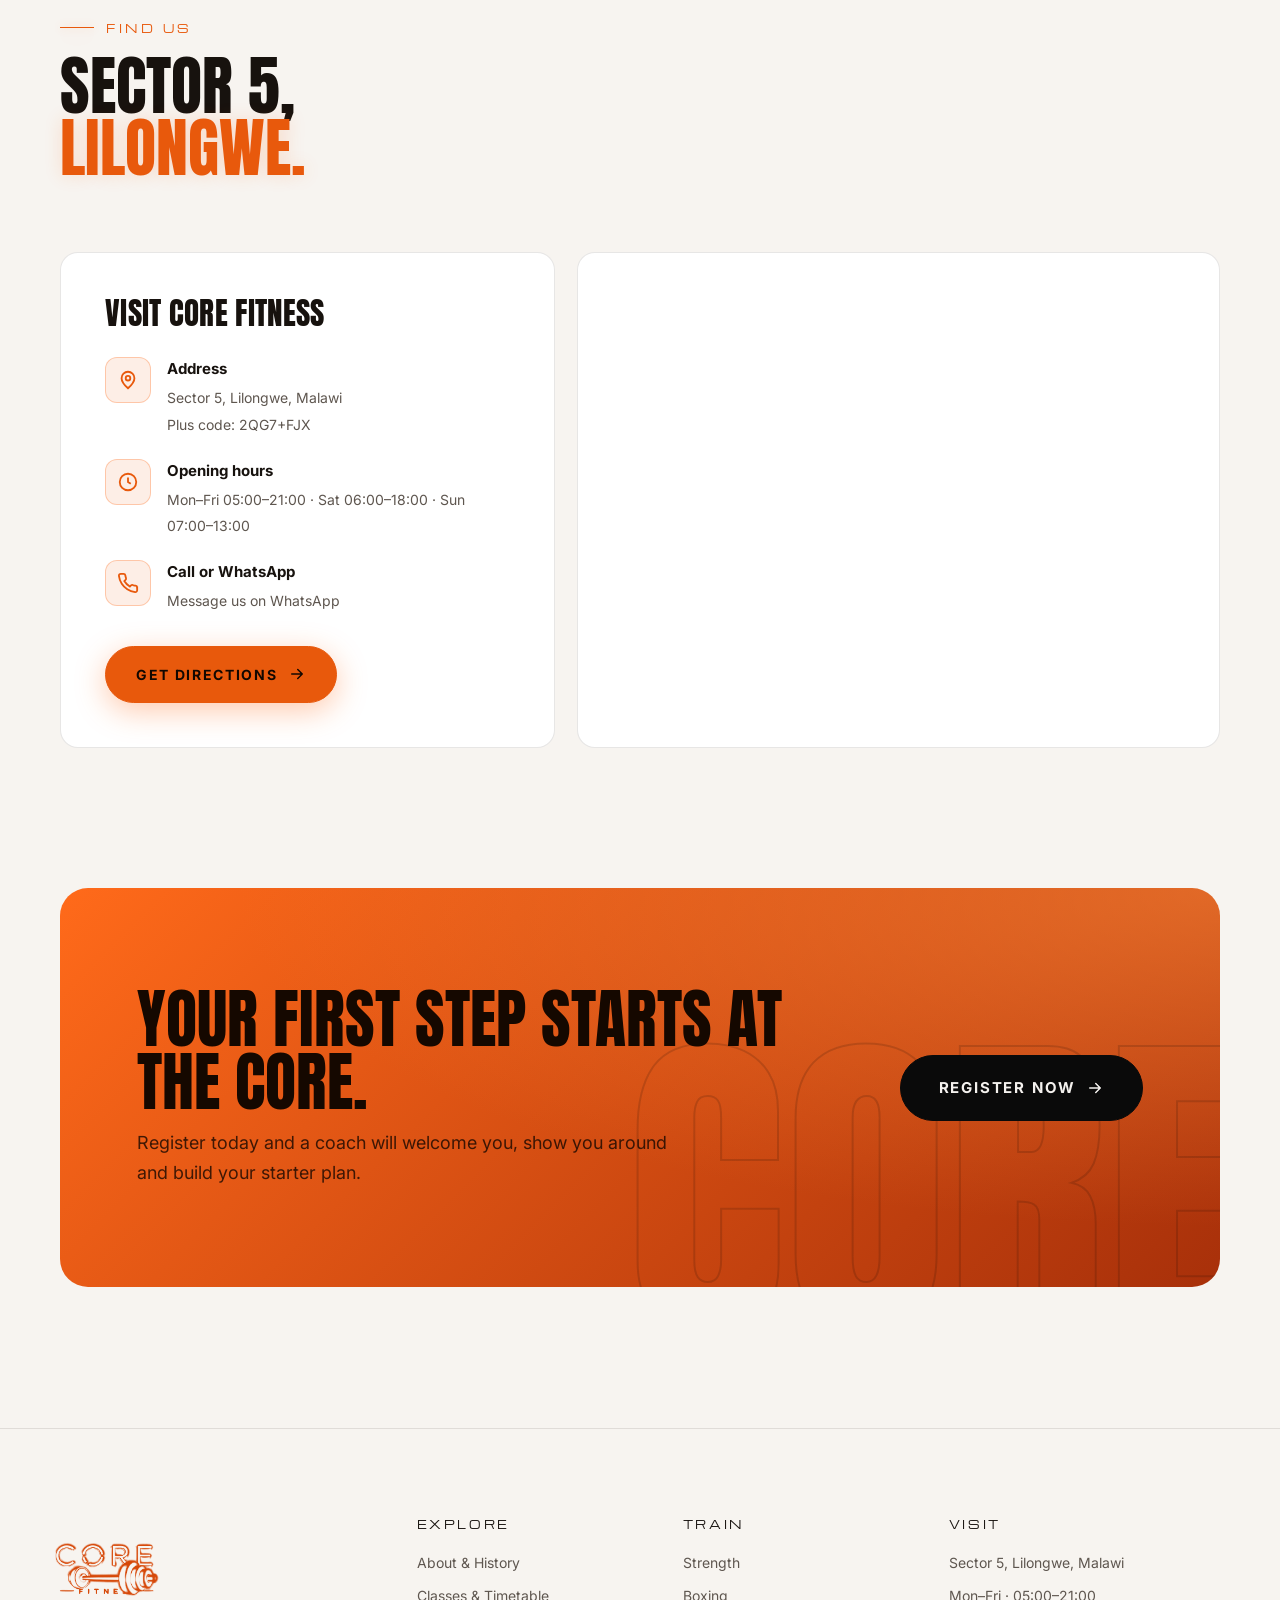
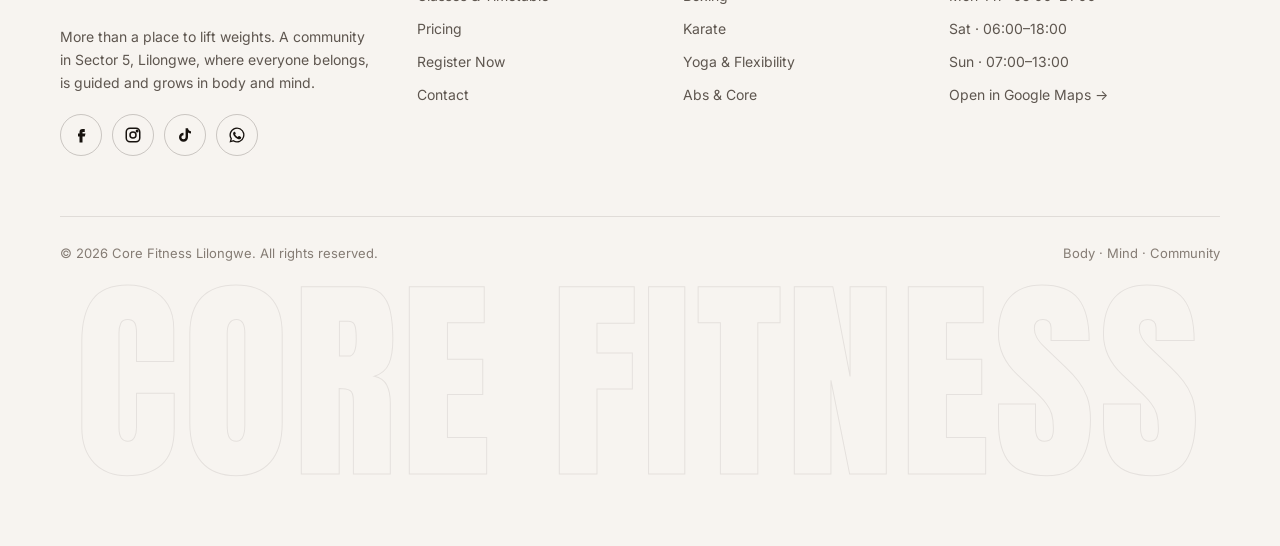
==== commit 5c7b01de: "light mode activated" ====
--- a/index.html
+++ b/index.html
@@ -21,7 +21,7 @@
       document.documentElement.setAttribute("data-theme", t);
     })();
   </script>
-  <link rel="stylesheet" href="css/style.css" />
+  <link rel="stylesheet" href="css/style.css?v=2" />
   <script type="application/ld+json">
   {
     "@context": "https://schema.org",
@@ -437,6 +437,6 @@
 
   <a href="#" data-wa class="wa-float" aria-label="Chat with us on WhatsApp"><svg viewBox="0 0 24 24" fill="currentColor"><path d="M12 2a10 10 0 0 0-8.6 15.1L2 22l5-1.3A10 10 0 1 0 12 2zm0 18.2a8.2 8.2 0 0 1-4.2-1.2l-.3-.2-3 .8.8-2.9-.2-.3A8.2 8.2 0 1 1 12 20.2zm4.5-6.1c-.2-.1-1.5-.7-1.7-.8s-.4-.1-.6.1-.6.8-.8 1-.3.2-.5.1a6.7 6.7 0 0 1-3.3-2.9c-.3-.4.3-.4.7-1.3.1-.2 0-.3 0-.4l-.8-1.8c-.2-.5-.4-.4-.6-.4h-.5a1 1 0 0 0-.7.3 3 3 0 0 0-.9 2.2 5.1 5.1 0 0 0 1.1 2.7 11.6 11.6 0 0 0 4.5 4c1.7.7 2.3.8 3.2.6a2.7 2.7 0 0 0 1.8-1.3 2.2 2.2 0 0 0 .1-1.3c0-.1-.2-.2-.5-.3z"/></svg></a>
 
-  <script src="js/main.js"></script>
+  <script src="js/main.js?v=2"></script>
 </body>
 </html>
